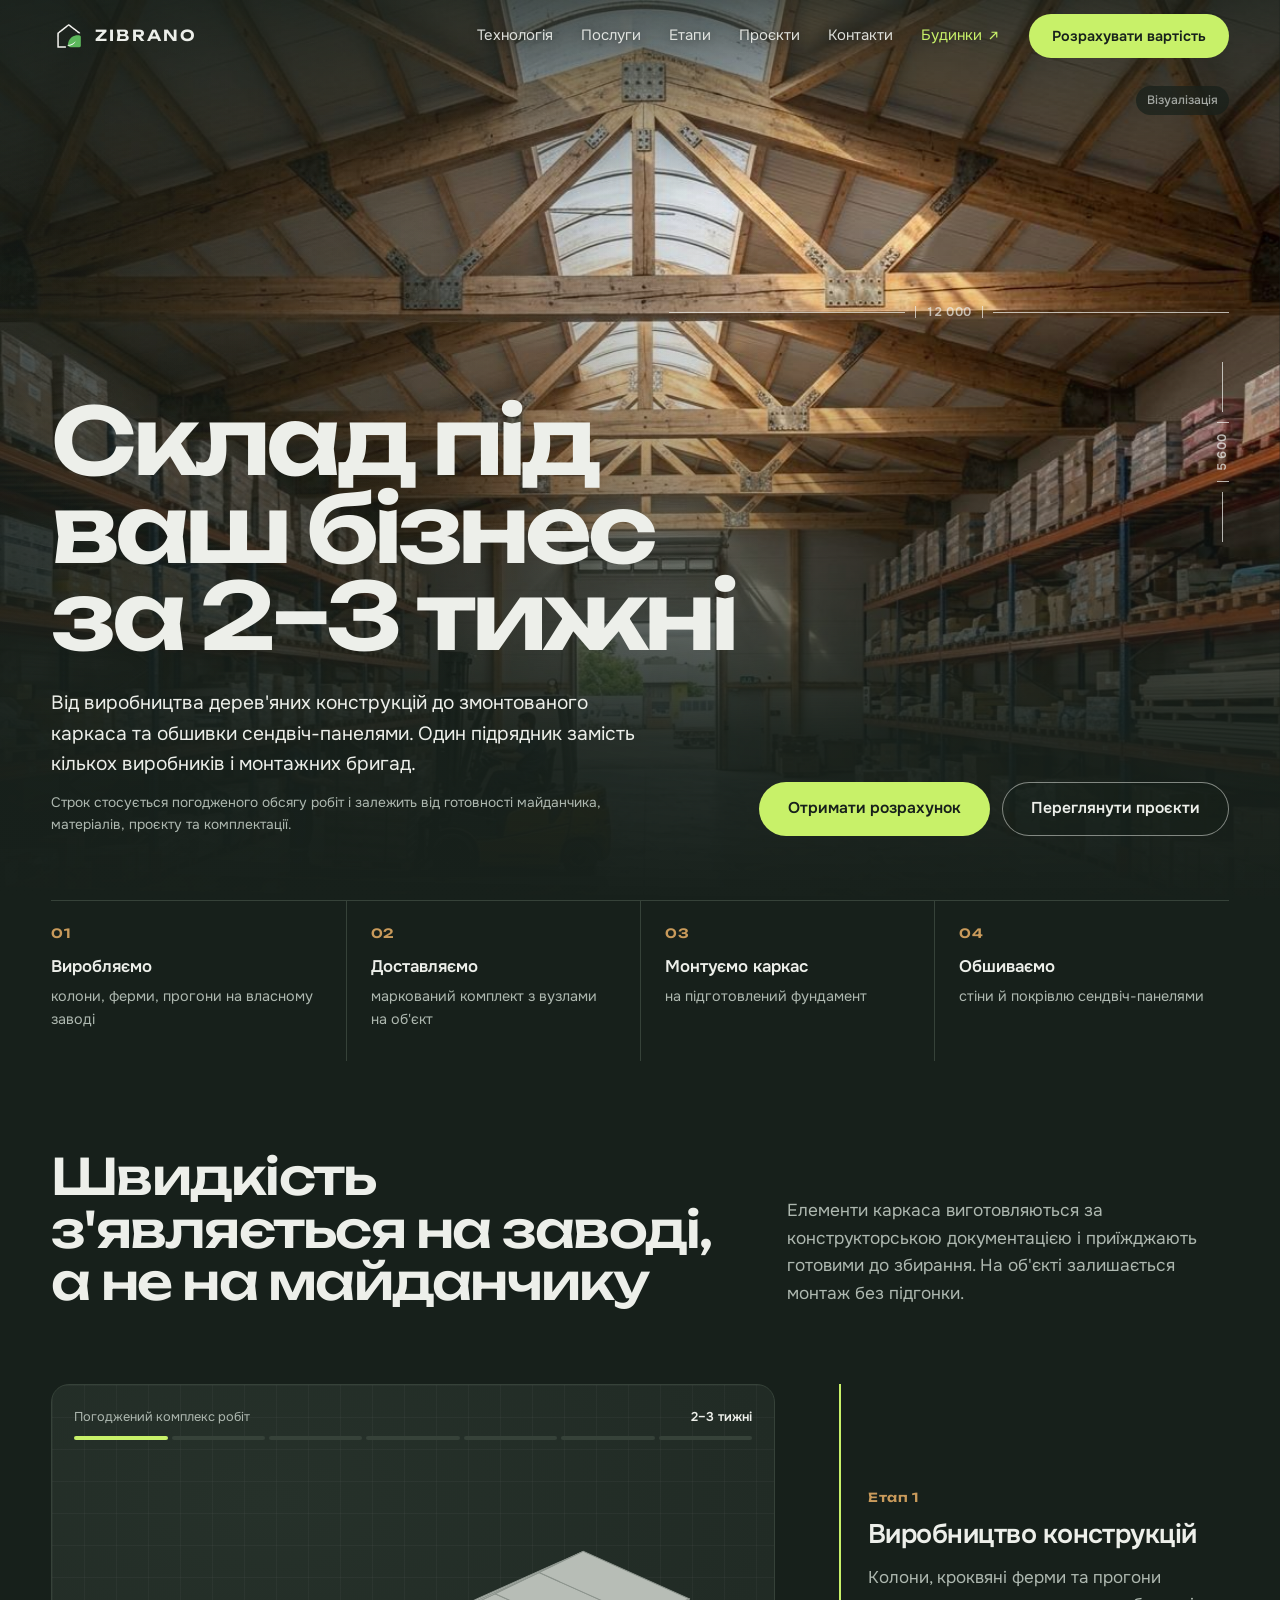
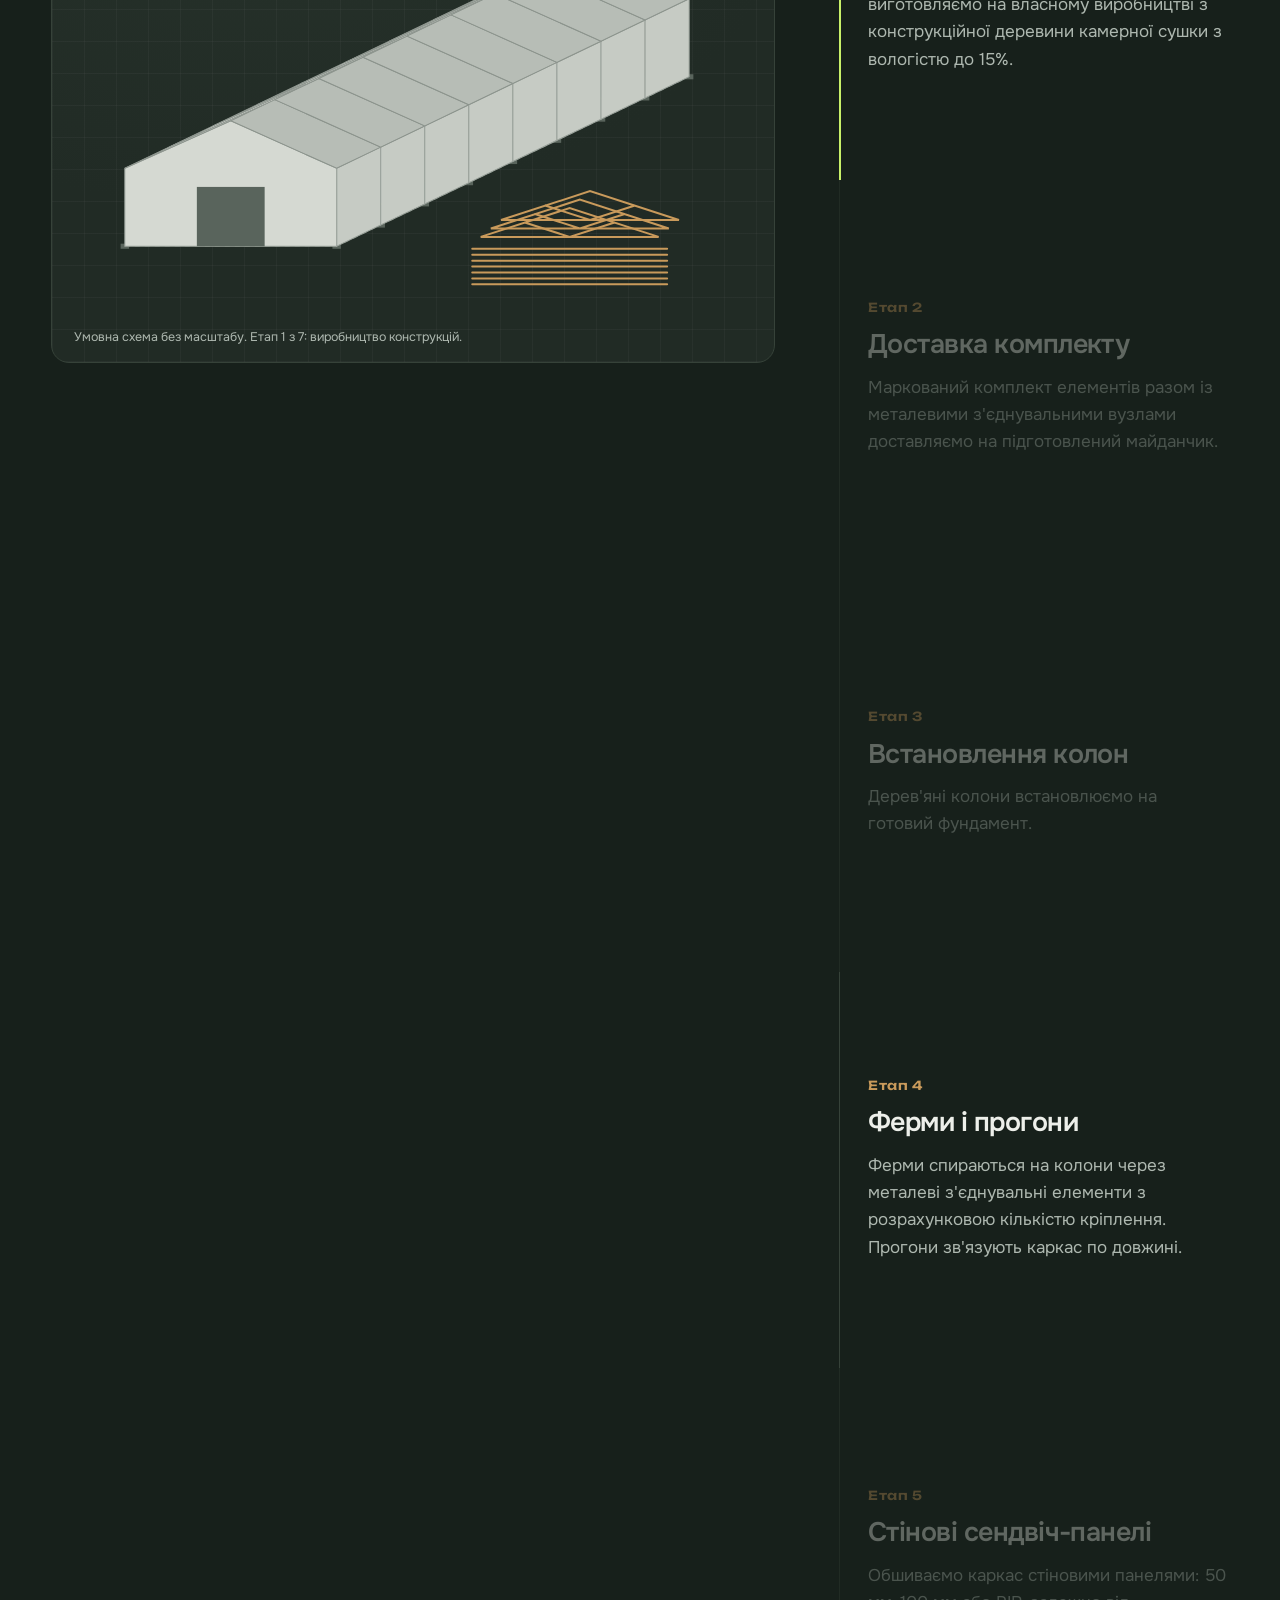
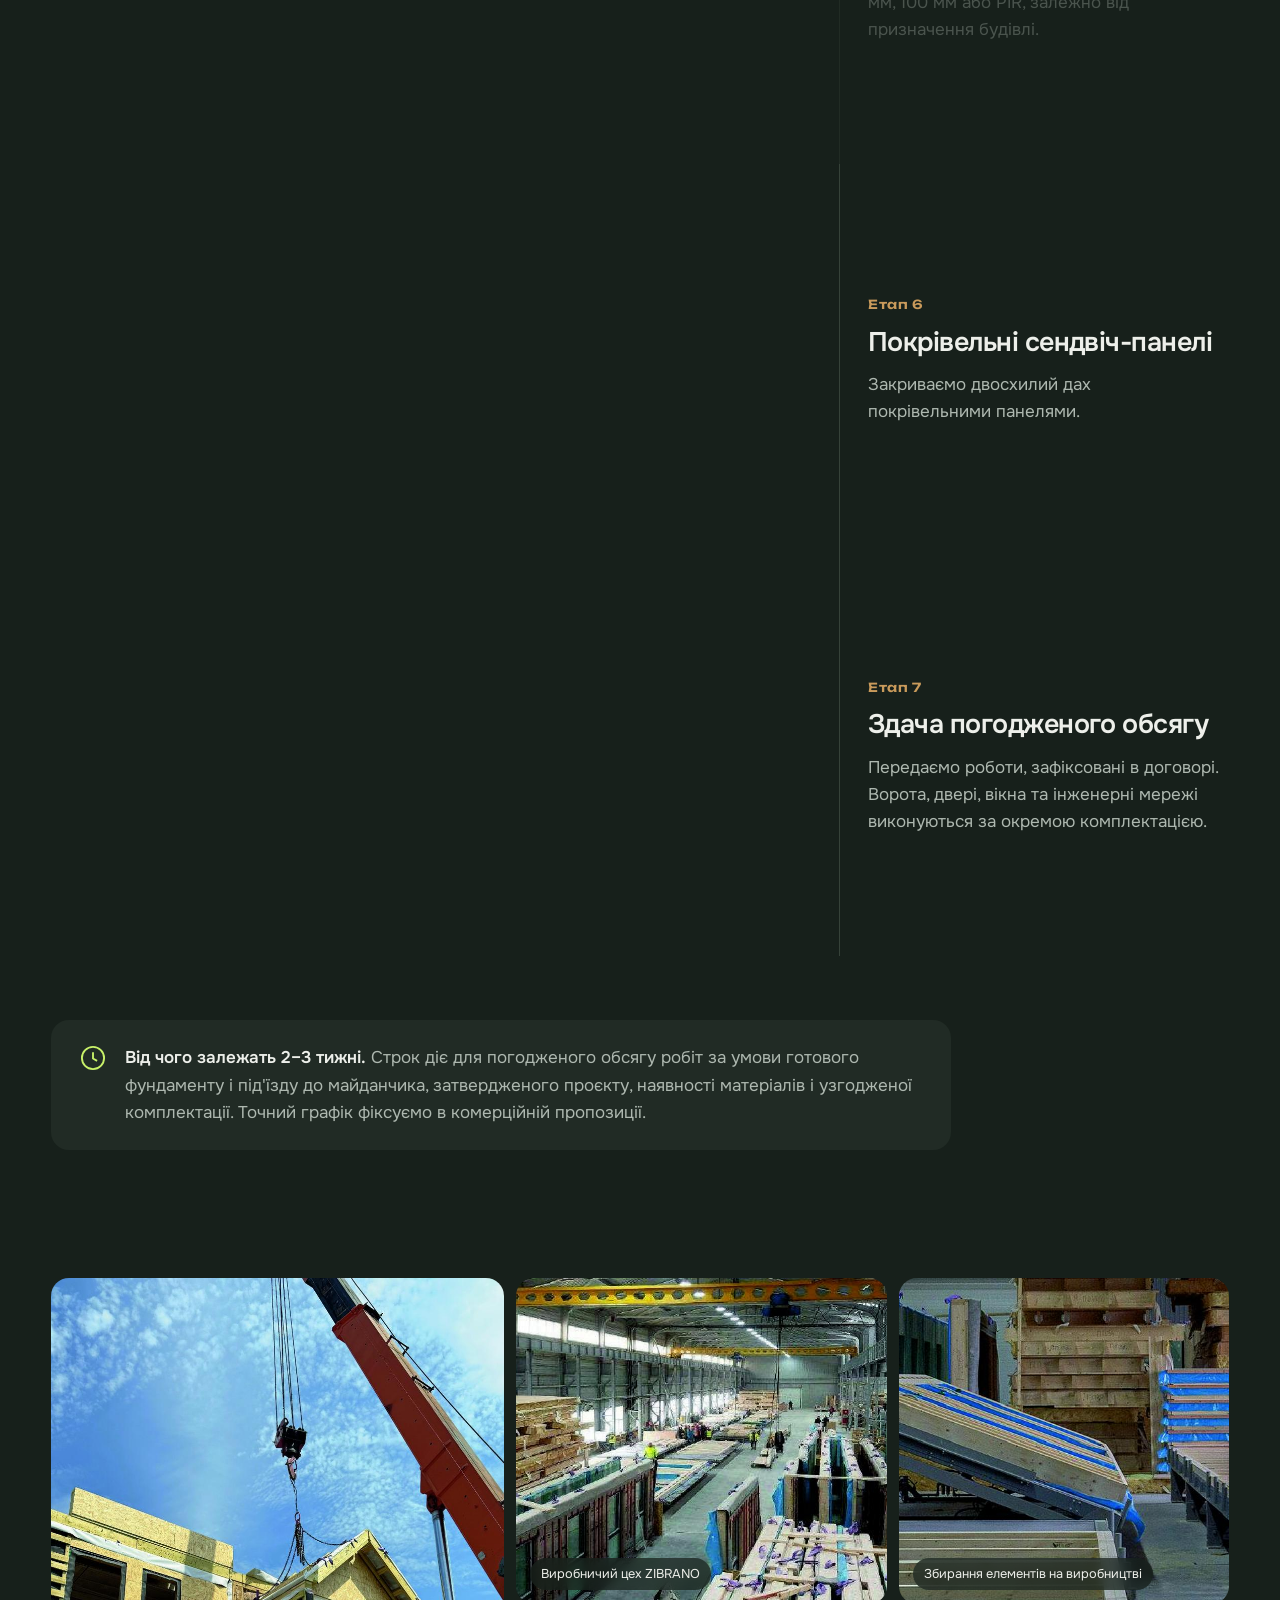
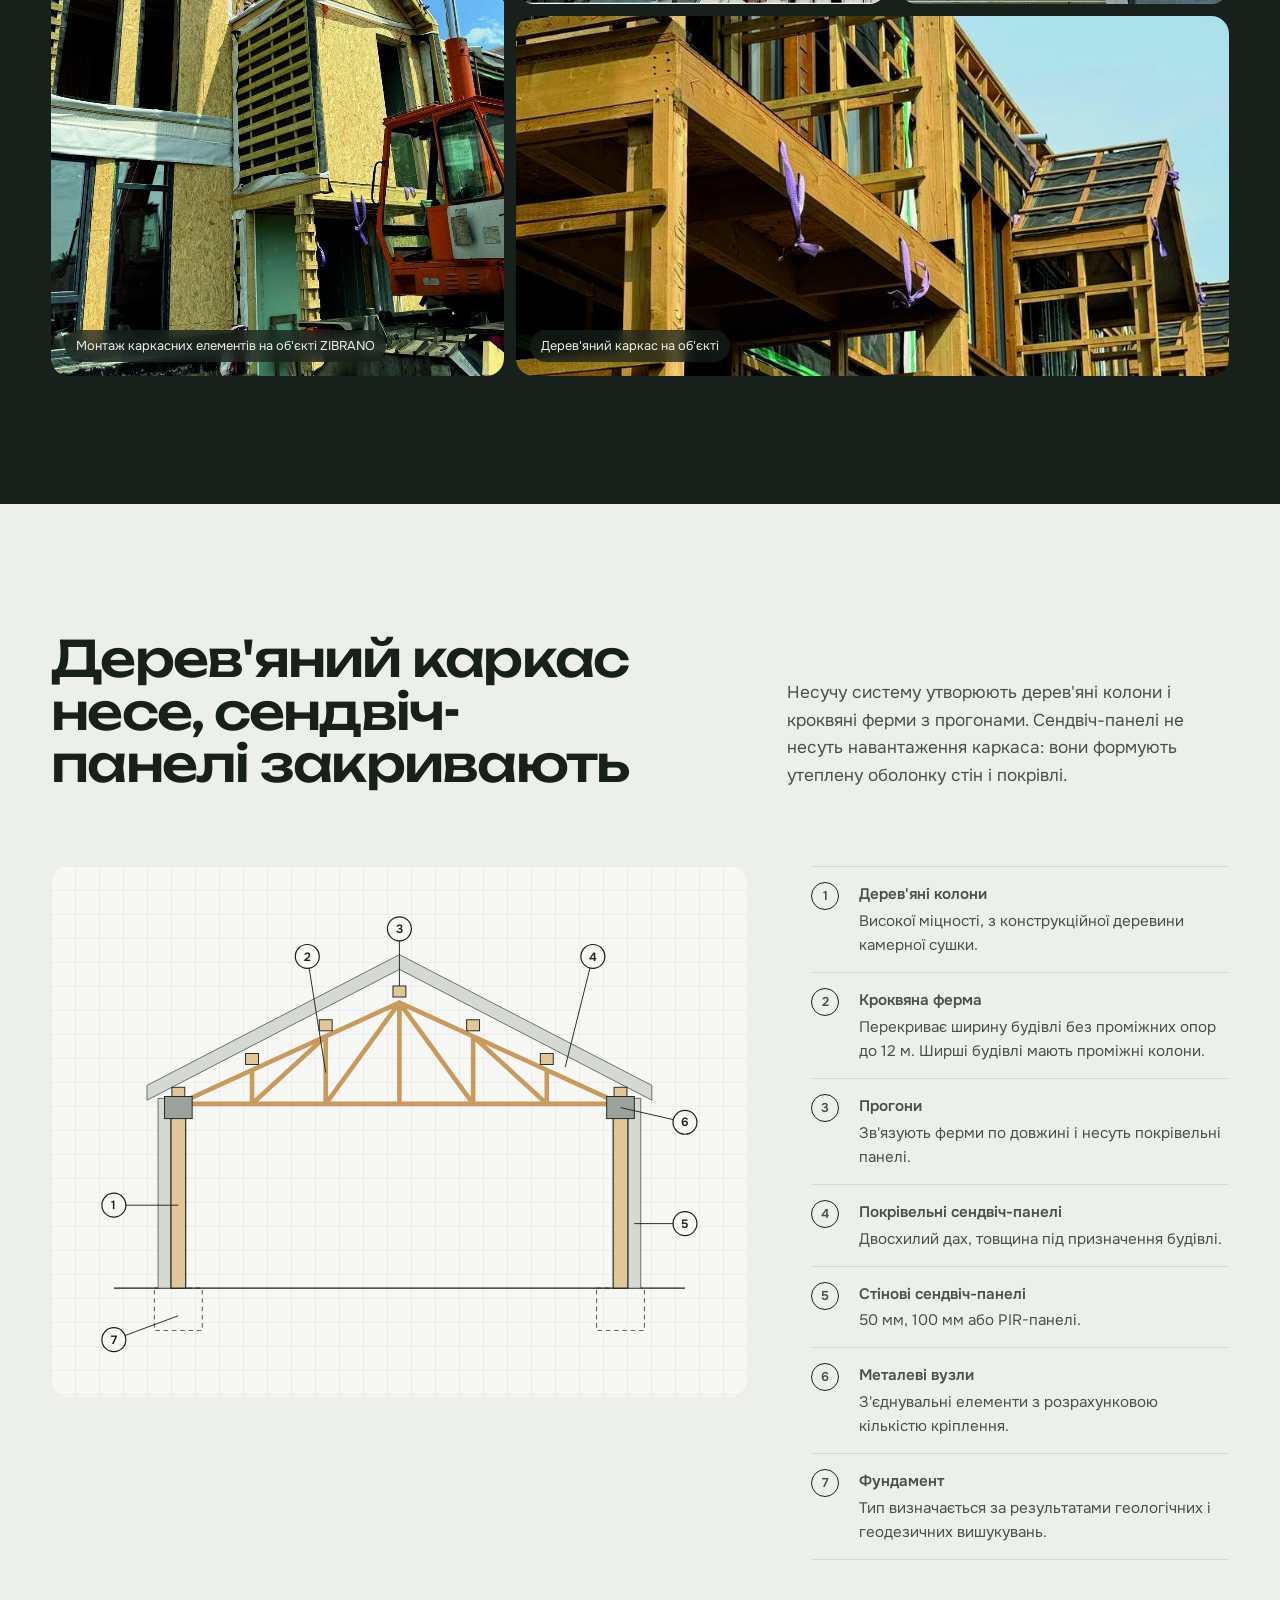
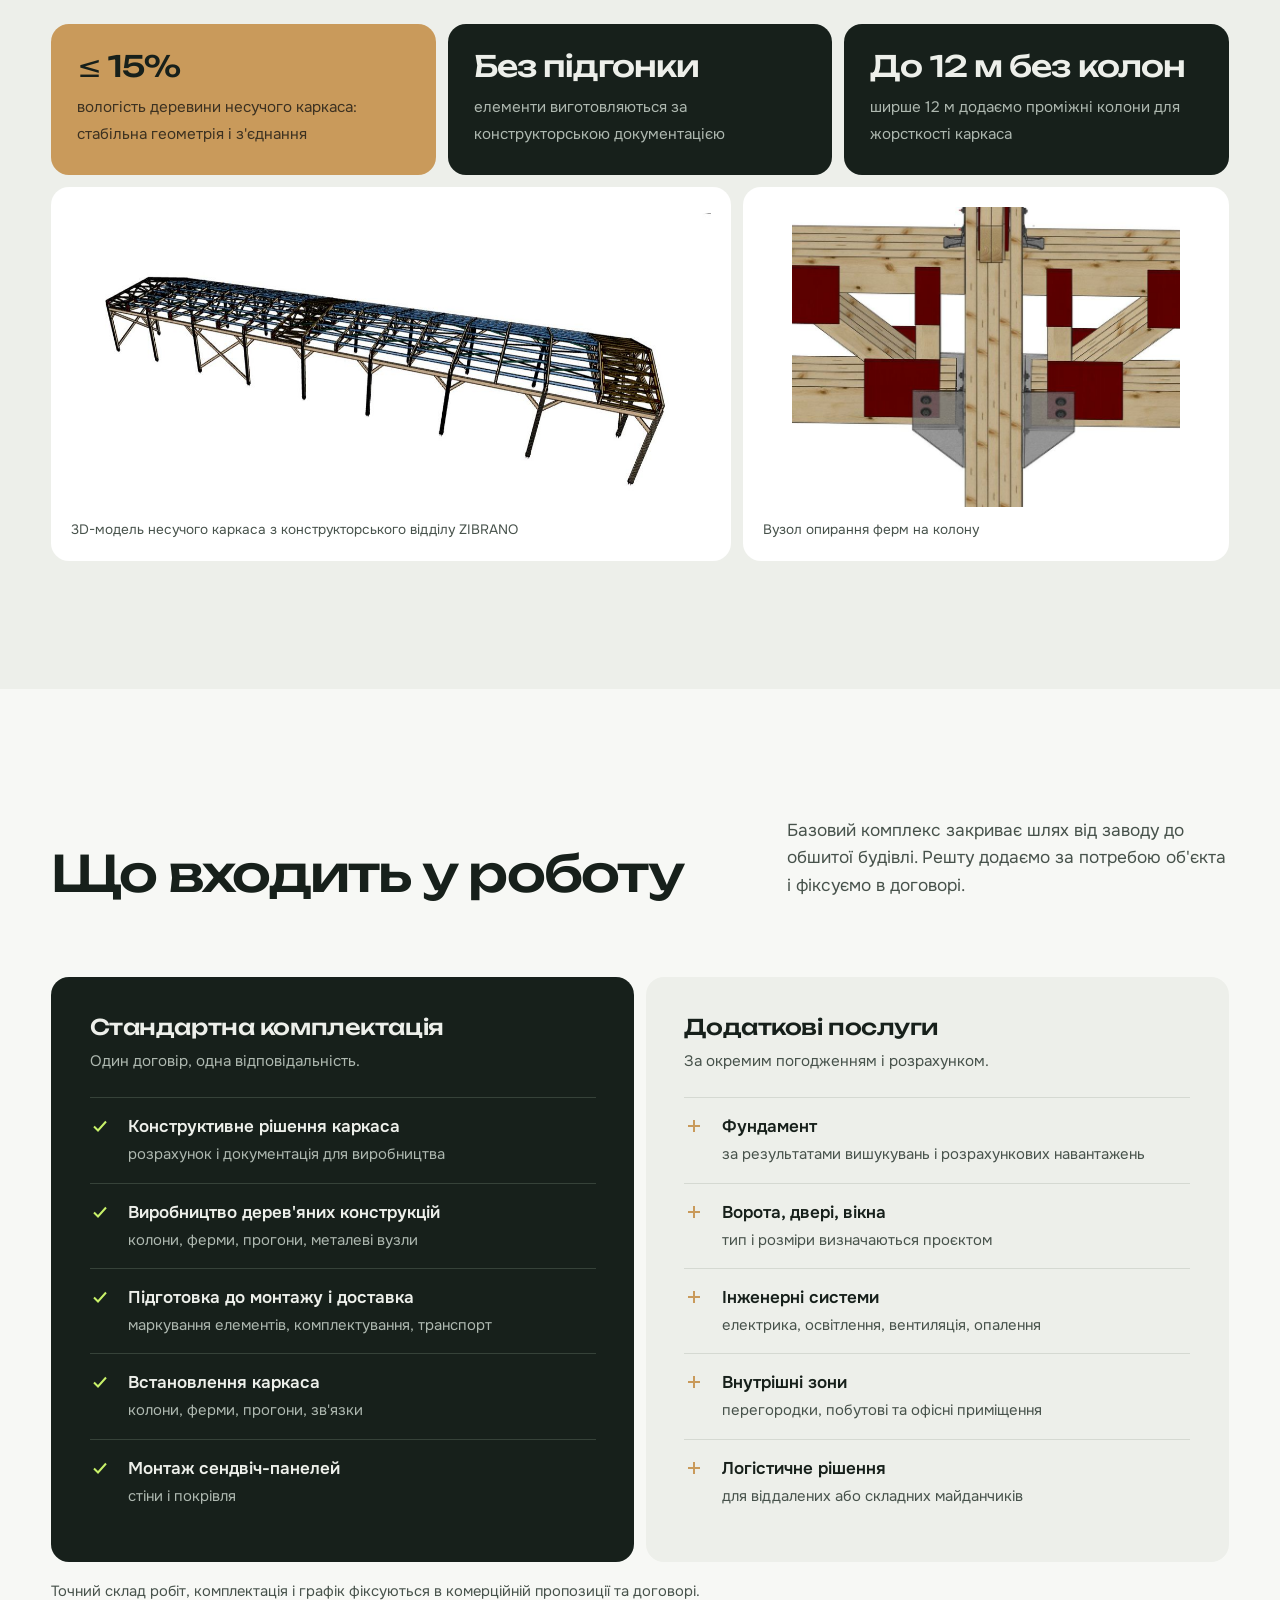
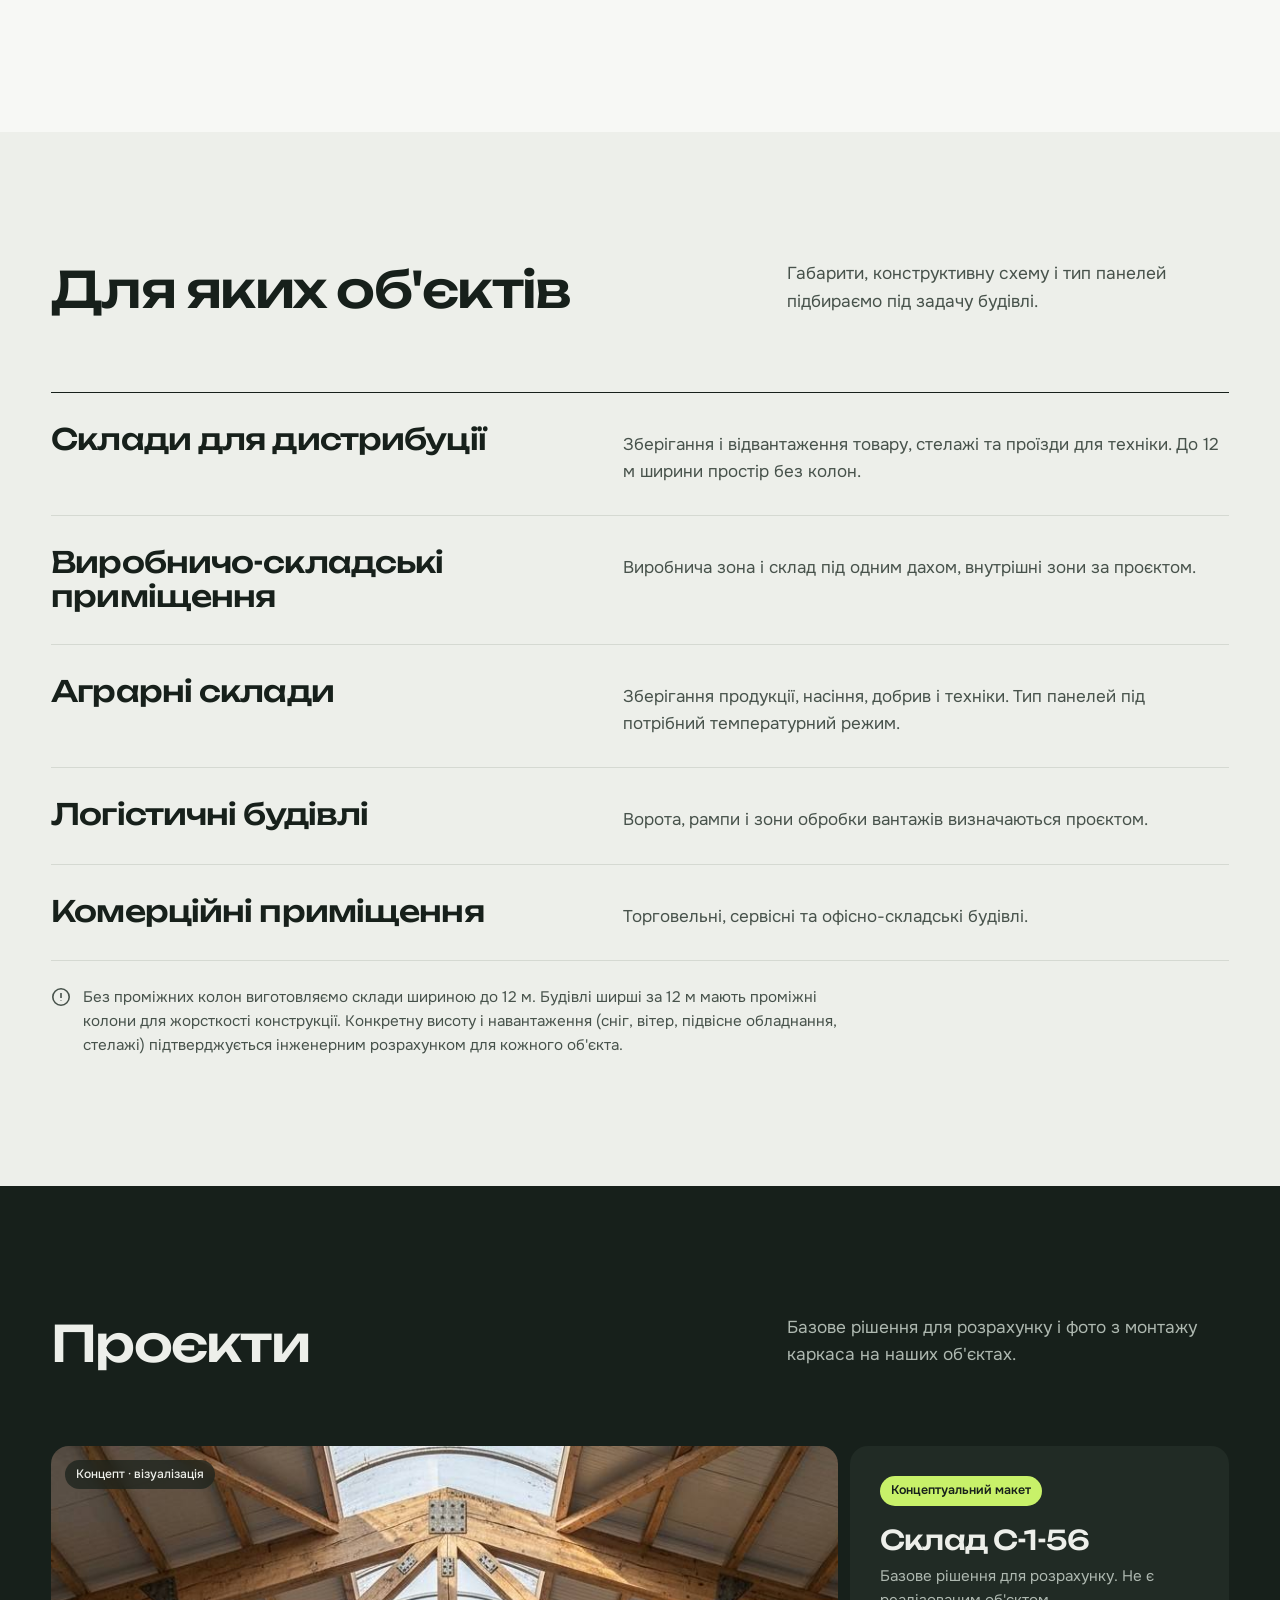
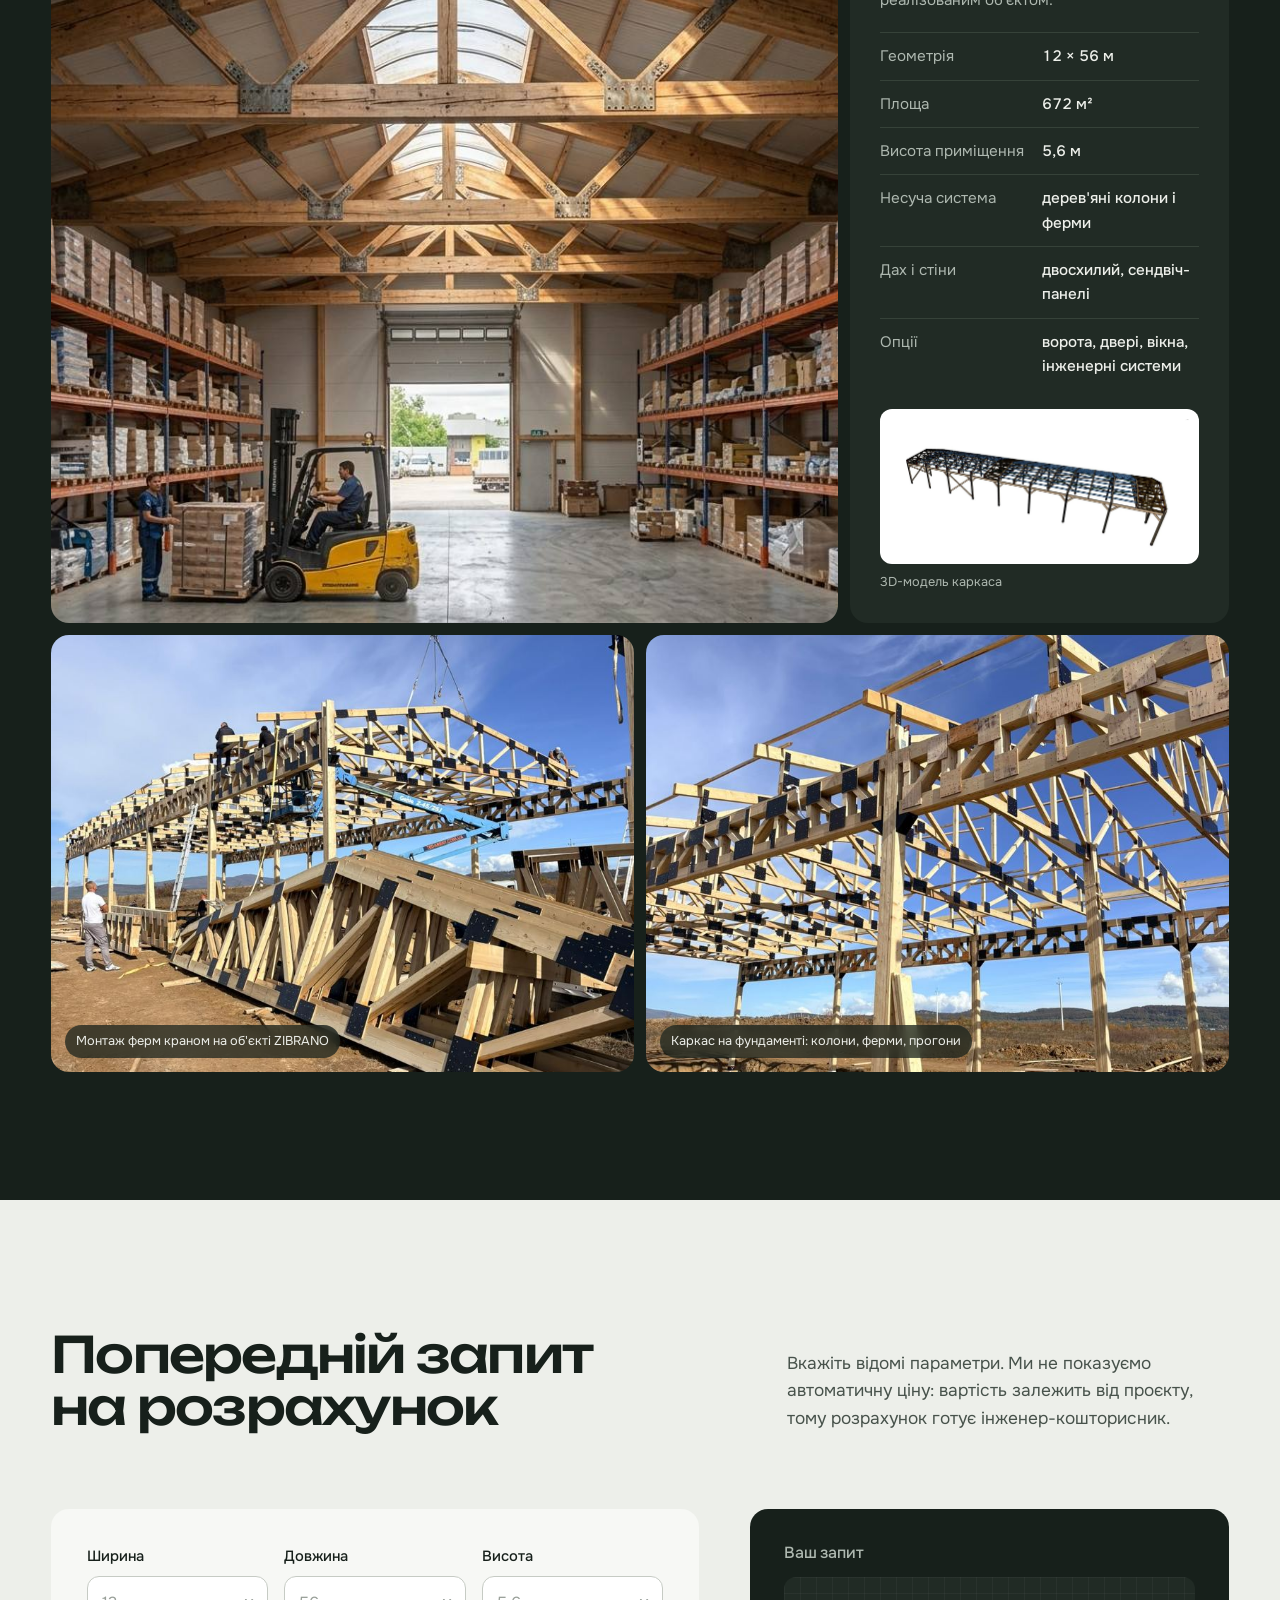
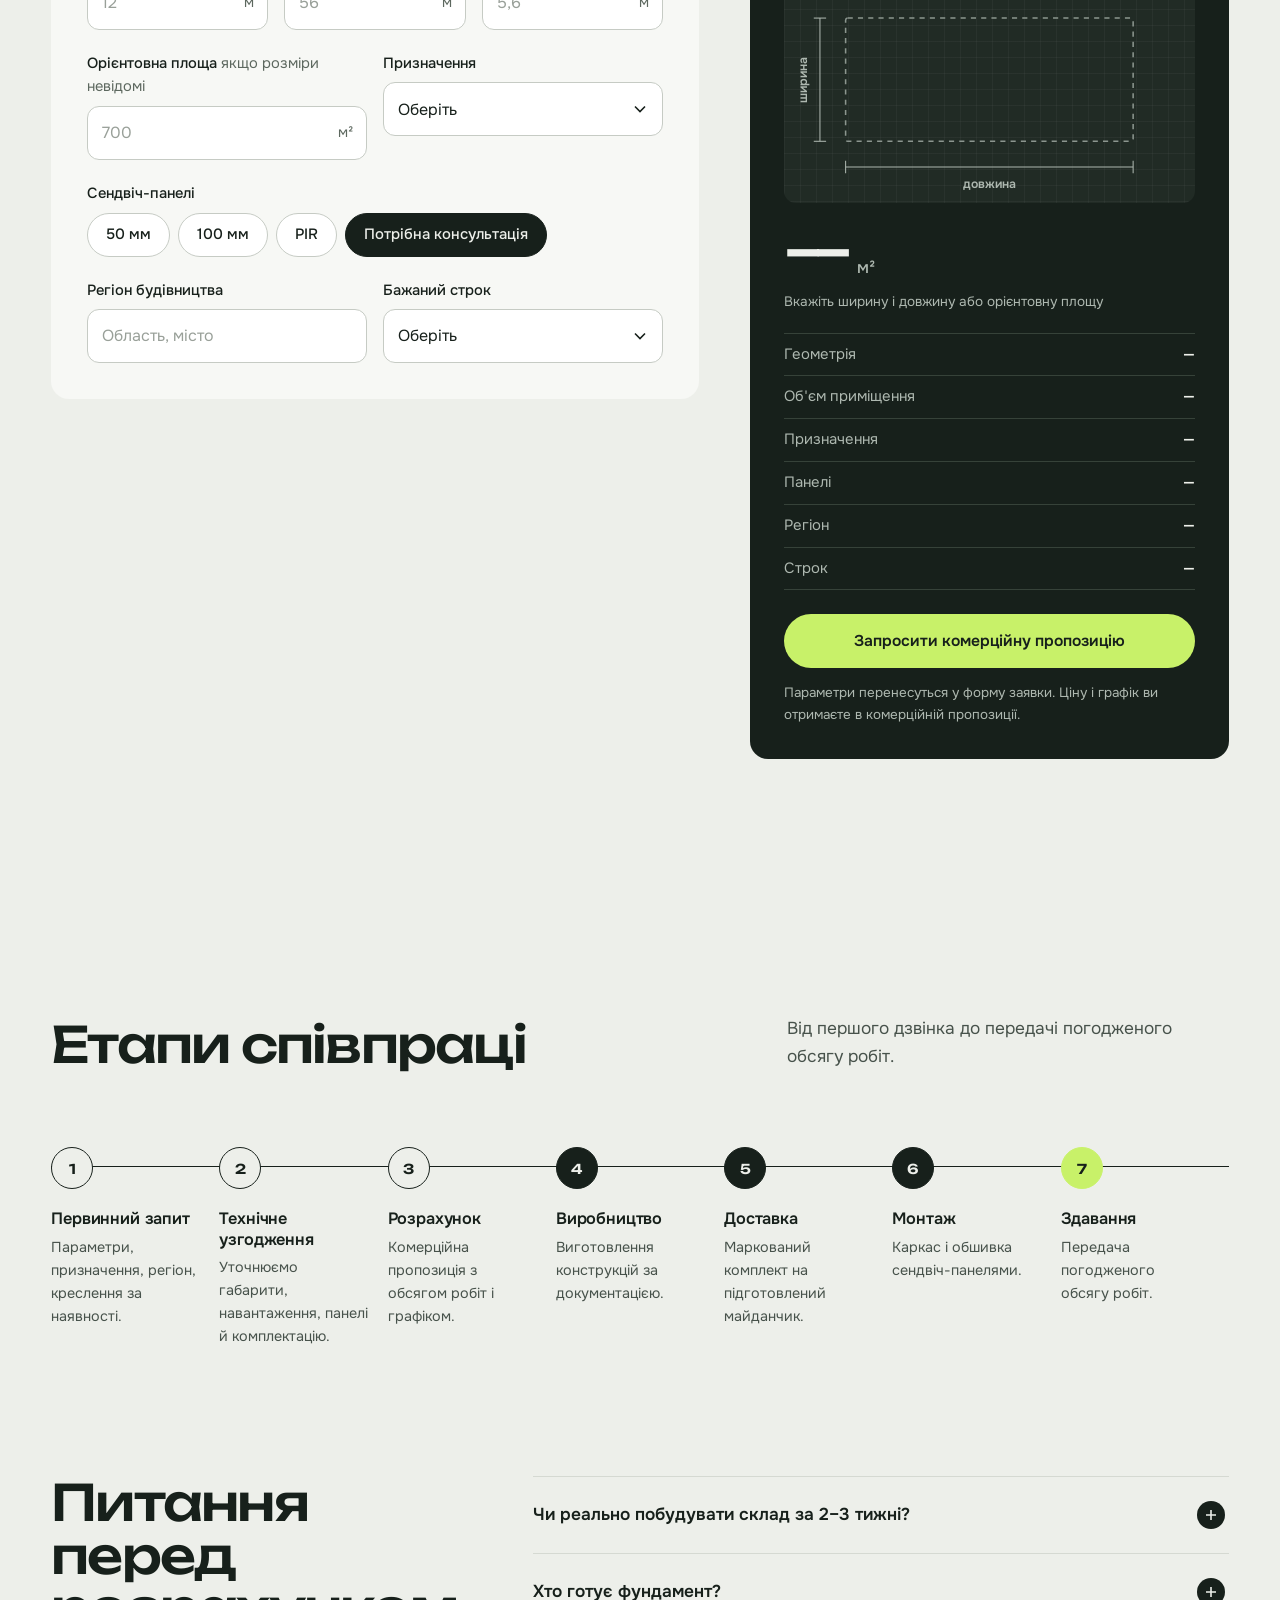
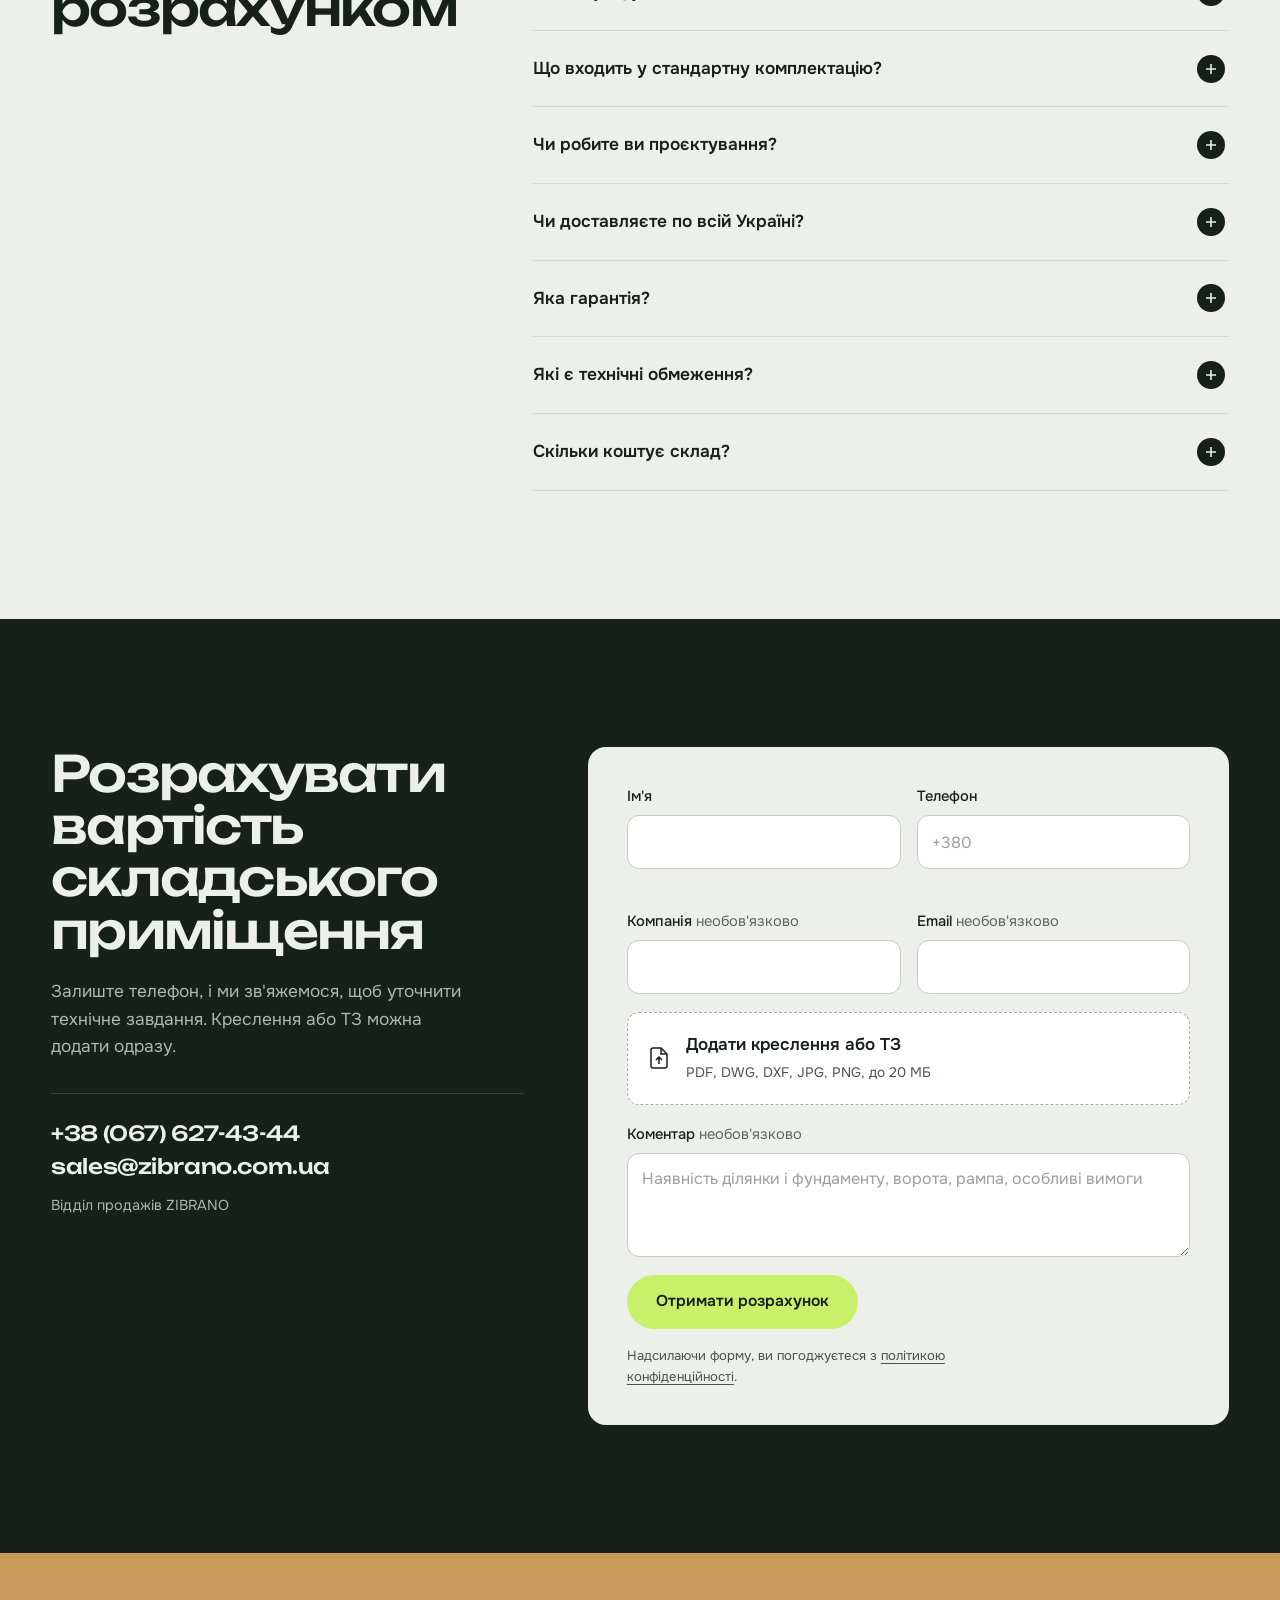
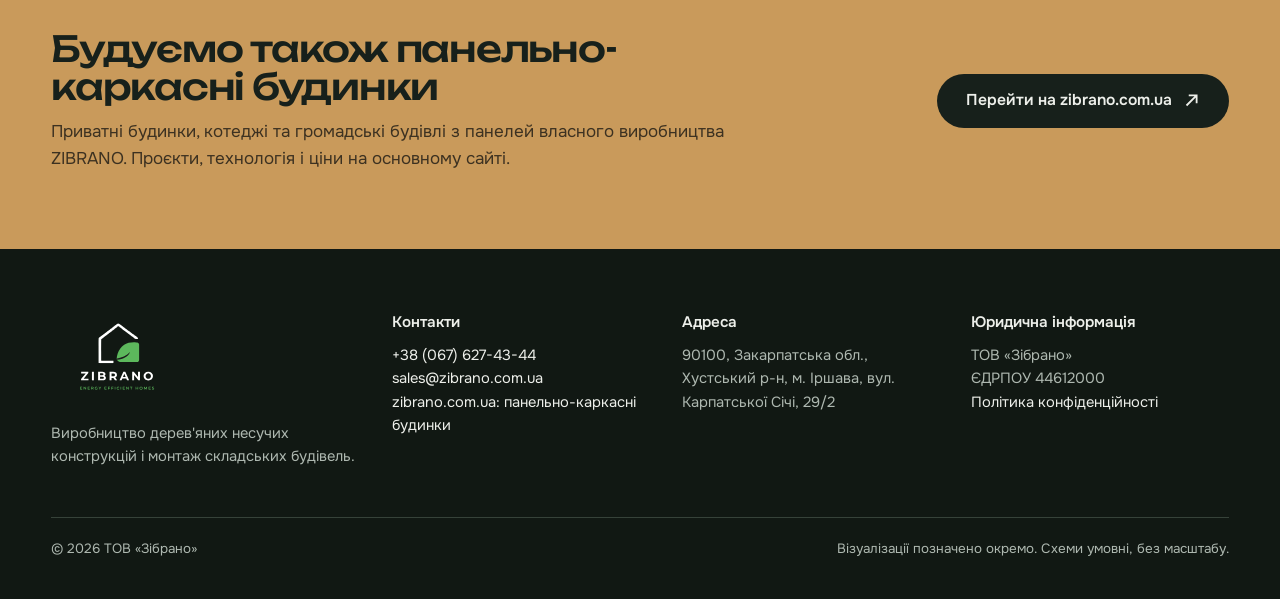
==== index.html @ 38578d87 "Додано код ЄДРПОУ 44612000 Co-Authored-By: Claude Opus 5.5 <noreply@anthropic.com> Claude-Session: h" ====
<!doctype html>
<html lang="uk" class="no-js">
<head>
<meta charset="utf-8">
<meta name="viewport" content="width=device-width, initial-scale=1, viewport-fit=cover">
<title>Склад під ваш бізнес за 2–3 тижні · ZIBRANO</title>
<meta name="description" content="Виготовляємо дерев'яні несучі конструкції, доставляємо, монтуємо каркас складу та обшиваємо його сендвіч-панелями. Цільовий строк погодженого комплексу робіт 2–3 тижні.">
<meta name="theme-color" content="#17201B">
<script>document.documentElement.className = document.documentElement.className.replace("no-js","js");</script>
<link rel="icon" type="image/png" href="[data-uri]">
<!-- Аналітика: вставте тут тег GTM / gtag.js. Події сторінки йдуть у window.dataLayer (див. track() у скрипті). -->
<script type="application/ld+json">
{
  "@context": "https://schema.org",
  "@type": "Organization",
  "name": "ТОВ «Зібрано»",
  "taxID": "44612000",
  "brand": "ZIBRANO",
  "url": "https://zibrano.com.ua",
  "email": "sales@zibrano.com.ua",
  "telephone": "+380676274344",
  "address": {"@type": "PostalAddress", "streetAddress": "вул. Карпатської Січі, 29/2", "addressLocality": "Іршава", "addressRegion": "Закарпатська обл.", "postalCode": "90100", "addressCountry": "UA"}
}
</script>
<style>
@font-face{font-family:'Unbounded';font-style:normal;font-display:swap;font-weight:400 700;src:url([data-uri]) format('woff2');unicode-range:U+0000-00FF,U+0131,U+0152-0153,U+02BB-02BC,U+02C6,U+02DA,U+02DC,U+0304,U+0308,U+0329,U+2000-206F,U+20AC,U+2122,U+2191,U+2193,U+2212,U+2215,U+FEFF,U+FFFD}
@font-face{font-family:'Unbounded';font-style:normal;font-display:swap;font-weight:400 700;src:url([data-uri]) format('woff2');unicode-range:U+0301,U+0400-045F,U+0490-0491,U+04B0-04B1,U+2116}
@font-face{font-family:'Onest';font-style:normal;font-display:swap;font-weight:400 700;src:url([data-uri]) format('woff2');unicode-range:U+0000-00FF,U+0131,U+0152-0153,U+02BB-02BC,U+02C6,U+02DA,U+02DC,U+0304,U+0308,U+0329,U+2000-206F,U+20AC,U+2122,U+2191,U+2193,U+2212,U+2215,U+FEFF,U+FFFD}
@font-face{font-family:'Onest';font-style:normal;font-display:swap;font-weight:400 700;src:url([data-uri]) format('woff2');unicode-range:U+0301,U+0400-045F,U+0490-0491,U+04B0-04B1,U+2116}
:root{
  --ink:#17201B;--ink-2:#212B25;--ink-3:#2C3730;--line-dark:#364239;
  --bg:#EDEFEA;--paper:#F7F8F5;--gray:#D5D9D2;--steel:#8C968F;
  --lime:#C8F169;--lime-deep:#B2DB52;--wood:#C99A5B;--wood-2:#E3C59A;
  --t2:#47524B;--t3:#5D685F;--d2:#AEB8B0;--err:#A8321F;
  --graphite:var(--ink);--graphite-2:var(--ink-2);--graphite-3:var(--ink-3);--white:var(--bg);
  --display:'Unbounded','Onest',system-ui,sans-serif;
  --font:'Onest',system-ui,-apple-system,'Segoe UI',sans-serif;
  --ease-out:cubic-bezier(.23,1,.32,1);--ease-io:cubic-bezier(.77,0,.175,1);
  --pad:clamp(16px,4vw,56px);--max:1360px;--head:72px;--r:18px;
}
*{box-sizing:border-box}
html{scroll-behavior:smooth;scroll-padding-top:calc(var(--head) + 12px);-webkit-text-size-adjust:100%}
@media (prefers-reduced-motion:reduce){html{scroll-behavior:auto}}
body{margin:0;background:var(--bg);color:var(--ink);font-family:var(--font);font-size:17px;line-height:1.6;font-weight:400;-webkit-font-smoothing:antialiased;-webkit-tap-highlight-color:transparent}
img{display:block;max-width:100%;height:auto}
a{color:inherit;text-underline-offset:.22em;text-decoration-thickness:1px}
button{font:inherit;color:inherit}
::selection{background:var(--lime);color:var(--ink)}
:focus-visible{outline:2px solid var(--ink);outline-offset:3px}
.on-dark :focus-visible,.top :focus-visible,footer :focus-visible,.hero :focus-visible{outline-color:var(--lime)}
.wrap{max-width:var(--max);margin:0 auto;padding:0 var(--pad)}
h1,h2,h3{margin:0;font-weight:600;line-height:1.08;text-wrap:balance}
h1,h2{font-family:var(--display);letter-spacing:-.035em}
h2{font-size:clamp(1.9rem,3.9vw,3.3rem);font-weight:500;line-height:1.05}
h3{font-size:1.18rem;letter-spacing:-.01em;line-height:1.25}
p{margin:0;text-wrap:pretty}
.num{font-variant-numeric:tabular-nums lining-nums}
.sr{position:absolute;width:1px;height:1px;overflow:hidden;clip:rect(0 0 0 0);white-space:nowrap}
section{padding:clamp(80px,10vw,144px) 0}
.on-dark{background:var(--ink);color:var(--bg)}
.sec-head{display:grid;grid-template-columns:minmax(0,1.2fr) minmax(0,.8fr);gap:24px 72px;align-items:end;margin-bottom:clamp(44px,6vw,80px)}
.sec-head p{color:var(--t2);font-size:1.08rem;max-width:34em}
.on-dark .sec-head p{color:var(--d2)}
.var{font-style:normal;font-weight:500;background:repeating-linear-gradient(-45deg,rgba(23,32,27,.06) 0 6px,transparent 6px 12px);border:1px dashed var(--t3);padding:0 .35em;border-radius:4px;white-space:nowrap}
.on-dark .var{border-color:var(--d2);background:repeating-linear-gradient(-45deg,rgba(237,239,234,.07) 0 6px,transparent 6px 12px)}

/* розмірна лінія — фірмовий прийом */
.dim{display:flex;align-items:center;gap:10px;font:500 .78rem/1 var(--font);font-variant-numeric:tabular-nums;color:var(--steel)}
.dim::before,.dim::after{content:"";flex:1;height:1px;background:currentColor}
.dim b{font-weight:600;color:inherit;letter-spacing:.04em}
.dim i{width:1px;height:12px;background:currentColor;flex:none}

/* кнопки */
.btn{display:inline-flex;align-items:center;justify-content:center;gap:10px;min-height:54px;padding:0 28px;border-radius:999px;border:1.5px solid transparent;font:600 .98rem/1 var(--font);text-decoration:none;cursor:pointer;transition:background-color .2s ease,color .2s ease,border-color .2s ease,transform .16s var(--ease-out);user-select:none;-webkit-user-select:none}
.btn:active{transform:scale(.97)}
.btn-lime{background:var(--lime);color:var(--ink)}
.btn-lime:hover{background:var(--lime-deep)}
.btn-ghost{border-color:rgba(237,239,234,.5);background:rgba(23,32,27,.25);backdrop-filter:blur(6px)}
.btn-ghost:hover{background:var(--bg);color:var(--ink);border-color:var(--bg)}
.btn-dark{background:var(--ink);color:var(--bg)}
.btn-dark:hover{background:var(--ink-3)}
.btn:disabled{opacity:.5;cursor:default;transform:none}
.btn svg{width:18px;height:18px;flex:none}
@media (hover:none){.btn-lime:hover{background:var(--lime)}.btn-ghost:hover{background:rgba(23,32,27,.25);color:inherit;border-color:rgba(237,239,234,.5)}}

/* шапка */
.top{position:fixed;inset:0 0 auto 0;z-index:30;color:var(--bg);transition:background-color .3s ease,border-color .3s ease;border-bottom:1px solid transparent}
.top.solid,.top.open{background:rgba(23,32,27,.92);backdrop-filter:blur(14px);border-bottom-color:var(--line-dark)}
.top .wrap{display:flex;align-items:center;gap:30px;height:var(--head)}
.brand{display:flex;align-items:center;gap:10px;text-decoration:none;margin-right:auto}
.brand img{width:34px;height:auto}
.brand span{font:600 .95rem/1 var(--display);letter-spacing:.14em}
.nav{display:flex;gap:28px}
.nav a{text-decoration:none;font-size:.93rem;color:var(--d2);transition:color .2s ease}
.nav a:hover,.nav a[aria-current=true]{color:var(--bg)}
.top:not(.solid):not(.open) .nav a{color:rgba(237,239,234,.92);text-shadow:0 1px 10px rgba(23,32,27,.6)}
.top .btn{min-height:44px;padding:0 22px;font-size:.9rem}
.burger{display:none;background:none;border:0;padding:10px;margin:-10px;cursor:pointer}
.burger span{display:block;width:22px;height:2px;background:var(--bg);margin:5px 0;transition:transform .25s var(--ease-out),opacity .2s}
.top.open .burger span:nth-child(1){transform:translateY(7px) rotate(45deg)}
.top.open .burger span:nth-child(2){opacity:0}
.top.open .burger span:nth-child(3){transform:translateY(-7px) rotate(-45deg)}

/* перший екран */
.hero{position:relative;padding:0;background:var(--ink);color:var(--bg);overflow:hidden;min-height:min(100svh,980px);display:flex;flex-direction:column;justify-content:flex-end}
.hero-img{position:absolute;inset:0}
.hero-img img{width:100%;height:100%;object-fit:cover;object-position:50% 28%}
.hero-img::after{content:"";position:absolute;inset:0;background:linear-gradient(180deg,rgba(23,32,27,.7) 0%,rgba(23,32,27,0) 22%,rgba(23,32,27,.15) 45%,rgba(23,32,27,.92) 82%,var(--ink) 100%),linear-gradient(90deg,rgba(23,32,27,.7) 0%,rgba(23,32,27,0) 60%)}
.tag{position:absolute;font-size:.76rem;font-weight:500;padding:5px 11px;border-radius:999px;background:rgba(23,32,27,.7);color:var(--bg);backdrop-filter:blur(6px)}
.hero .tag{top:calc(var(--head) + 14px);right:var(--pad)}
.hero-dims{position:absolute;left:0;right:0;top:calc(var(--head) + 26%);pointer-events:none}
.hero-dims .dim{color:rgba(237,239,234,.72);max-width:560px;margin-left:auto}
.hero-dims .dim.v{position:absolute;right:var(--pad);top:56px;flex-direction:column;height:180px;width:auto;margin:0}
.hero-dims .dim.v::before,.hero-dims .dim.v::after{width:1px;height:auto}
.hero-dims .dim.v b{writing-mode:vertical-rl;transform:rotate(180deg)}
.hero-dims .dim.v i{width:12px;height:1px}
.hero-slab{position:relative;padding:calc(var(--head) + 120px) 0 clamp(36px,5vw,64px)}
.hero h1{font-size:clamp(2.6rem,7.2vw,6.6rem);font-weight:600;letter-spacing:-.05em;line-height:.95;margin-bottom:28px;max-width:11ch}
.hero-row{display:grid;grid-template-columns:minmax(0,1fr) auto;gap:32px 64px;align-items:end}
.hero .sub{font-size:clamp(1.05rem,1.5vw,1.28rem);max-width:31em;margin-bottom:12px}
.hero .cond{font-size:.86rem;color:var(--d2);max-width:42em}
.hero-actions{display:flex;flex-wrap:wrap;gap:12px}

/* смуга «один підрядник» */
.chain{background:var(--ink);color:var(--bg)}
.chain ol{list-style:none;margin:0;padding:0;display:grid;grid-template-columns:repeat(4,1fr);border-top:1px solid var(--line-dark)}
.chain li{padding:26px 24px 30px;border-left:1px solid var(--line-dark);display:block;position:relative}
.chain li:first-child{border-left:0;padding-left:0}
.chain b{font-weight:600;display:block;font-size:1.05rem;margin-bottom:4px}
.chain span{color:var(--d2);font-size:.9rem;display:block}
.chain i{display:block;font-style:normal;color:var(--wood);font:600 .8rem/1 var(--display);margin-bottom:14px;letter-spacing:.04em}

/* швидкість */
.speed{padding-top:clamp(56px,7vw,96px)}
.asm-grid{display:grid;grid-template-columns:minmax(0,1.3fr) minmax(0,.7fr);gap:clamp(24px,5vw,80px)}
.asm-stick{position:sticky;top:calc(var(--head) + 24px);align-self:start}
.asm-frame{background:radial-gradient(120% 90% at 30% 20%,#26312A 0%,var(--ink-2) 60%);border:1px solid var(--line-dark);border-radius:var(--r);padding:22px 22px 14px;background-image:linear-gradient(rgba(237,239,234,.035) 1px,transparent 1px),linear-gradient(90deg,rgba(237,239,234,.035) 1px,transparent 1px),radial-gradient(120% 90% at 30% 20%,#26312A 0%,var(--ink-2) 60%);background-size:32px 32px,32px 32px,auto}
.track{display:grid;grid-template-columns:repeat(7,1fr);gap:4px;margin-bottom:8px}
.track i{display:block;height:4px;border-radius:2px;background:var(--line-dark);transition:background-color .4s var(--ease-out)}
.track i.on{background:var(--lime)}
.track-label{display:flex;justify-content:space-between;font-size:.8rem;color:var(--d2);margin-bottom:8px}
.track-label b{color:var(--bg);font-weight:600}
.asm{width:100%;height:auto;display:block}
.asm-cap{font-size:.78rem;color:var(--d2);margin-top:6px}
.asm line,.asm path,.asm polygon,.asm rect{vector-effect:non-scaling-stroke}
.g-site polygon{fill:rgba(237,239,234,.04);stroke:#59645C;stroke-width:1.2;stroke-dasharray:5 5}
.g-site rect{fill:#59645C}
.g-kit .k{fill:none;stroke:var(--wood);stroke-width:2;stroke-linecap:round}
.g-kit{transition:opacity .5s var(--ease-out),transform .9s var(--ease-io);opacity:0}
.asm.s1 .g-kit{opacity:1}
.asm.s2 .g-kit{opacity:1;transform:translate(-150px,-60px)}
.asm.s2 .g-site polygon{stroke:var(--lime)}
.c{stroke:var(--wood-2);stroke-width:3;stroke-linecap:round;transform-box:fill-box;transform-origin:50% 100%;transform:scaleY(0);transition:transform .6s var(--ease-out) calc(var(--i)*45ms),stroke .4s ease}
.asm.u3 .c{transform:scaleY(1)}
.asm.s3 .c{stroke:var(--lime)}
.t{fill:none;stroke:var(--wood-2);stroke-width:1.6;stroke-linejoin:round;stroke-dasharray:1;stroke-dashoffset:1;transition:stroke-dashoffset 1s var(--ease-out) calc(var(--i)*70ms),stroke .4s ease}
.p{stroke:var(--wood-2);stroke-width:1.3;stroke-dasharray:1;stroke-dashoffset:1;transition:stroke-dashoffset 1s var(--ease-out) .5s,stroke .4s ease}
.asm.u4 .t,.asm.u4 .p{stroke-dashoffset:0}
.asm.s4 .t,.asm.s4 .p{stroke:var(--lime)}
.g-wall polygon,.g-wall .gate{fill:#C6CBC4;stroke:#9AA29B;stroke-width:1;opacity:0;transition:opacity .45s var(--ease-out) calc(var(--i)*80ms),fill .4s ease}
.g-wall .gable{fill:#D5D9D2}
.g-wall .gate{fill:#59645C;stroke:none}
.g-wall .seam{stroke:#A6ADA6;stroke-width:1;opacity:0;transition:opacity .45s var(--ease-out) calc(var(--i)*80ms)}
.asm.u5 .g-wall polygon,.asm.u5 .g-wall .seam,.asm.u5 .g-wall .gate{opacity:1}
.asm.s5 .g-wall polygon:not(.gate){fill:var(--lime)}
.g-roof polygon{stroke:#8C948D;stroke-width:1;opacity:0;transition:opacity .45s var(--ease-out) calc(var(--i)*80ms),fill .4s ease}
.g-roof .rl{fill:#E4E7E1}.g-roof .rr{fill:#B7BDB6}
.asm.u6 .g-roof polygon{opacity:1}
.asm.s6 .g-roof .rl{fill:var(--lime)}.asm.s6 .g-roof .rr{fill:var(--lime-deep)}
.asm.s7 .g-site polygon{stroke:var(--lime);stroke-dasharray:none}
@media (prefers-reduced-motion:reduce){.asm *{transition:none!important}}
.steps-scroll{list-style:none;margin:0;padding:0}
.step{min-height:44vh;display:flex;flex-direction:column;justify-content:center;padding:24px 0 24px 28px;border-left:1px solid var(--line-dark);position:relative;transition:opacity .4s var(--ease-out)}
.step::before{content:"";position:absolute;left:-1px;top:0;bottom:0;width:2px;background:var(--lime);transform:scaleY(0);transform-origin:top;transition:transform .5s var(--ease-out)}
.js .step{opacity:.34}
.js .step.is-on{opacity:1}
.js .step.is-on::before{transform:scaleY(1)}
.step .n{font:600 .78rem/1 var(--display);color:var(--wood);margin-bottom:14px;letter-spacing:.04em}
.step h3{font-size:clamp(1.35rem,2.1vw,1.8rem);margin-bottom:12px;letter-spacing:-.02em}
.step p{color:var(--d2);max-width:30em}
@media (prefers-reduced-motion:reduce){.js .step{opacity:1}}
.speed-note{margin-top:clamp(40px,5vw,64px);display:grid;grid-template-columns:auto 1fr;gap:18px;align-items:start;padding:24px 28px;border-radius:var(--r);max-width:900px;background:var(--ink-2)}
.speed-note svg{width:28px;height:28px;color:var(--lime)}
.speed-note p{color:var(--d2)}
.speed-note b{color:var(--bg);font-weight:600}

/* виробництво */
.prod{padding-top:0}
.prod-grid{display:grid;grid-template-columns:1.1fr .9fr .8fr;grid-template-rows:auto auto;gap:12px}
.prod figure{margin:0;position:relative;overflow:hidden;border-radius:var(--r);background:var(--ink-2)}
.prod figure img{width:100%;height:100%;object-fit:cover;transition:transform 1.2s var(--ease-out)}
@media (hover:hover){.prod figure:hover img{transform:scale(1.035)}}
.prod .f1{grid-row:1 / 3}
.prod .f1 img{min-height:540px}
.prod .f2 img,.prod .f3 img{aspect-ratio:4/3}
.prod .f4{grid-column:2 / 4}
.prod .f4 img{aspect-ratio:16/7}
.prod figcaption{position:absolute;left:14px;bottom:14px;font-size:.8rem;color:var(--bg);background:rgba(23,32,27,.72);backdrop-filter:blur(6px);padding:6px 11px;border-radius:999px;max-width:calc(100% - 28px)}

/* технологія */
.tech-grid{display:grid;grid-template-columns:minmax(0,1.25fr) minmax(0,.75fr);gap:clamp(28px,5vw,72px);align-items:start}
.xsec-box{background:var(--paper);border-radius:var(--r);padding:clamp(12px,2vw,28px);background-image:linear-gradient(rgba(23,32,27,.05) 1px,transparent 1px),linear-gradient(90deg,rgba(23,32,27,.05) 1px,transparent 1px);background-size:24px 24px}
.xsec{width:100%;height:auto;display:block}
.xsec .fnd{fill:none;stroke:var(--t3);stroke-width:1.2;stroke-dasharray:5 4}
.xsec .ground{stroke:var(--ink);stroke-width:1.5}
.xsec .pnl{fill:var(--gray);stroke:var(--t3);stroke-width:1}
.xsec .tim{fill:var(--wood-2);stroke:var(--ink);stroke-width:1.2}
.xsec .tline{fill:none;stroke:var(--wood);stroke-width:5;stroke-linejoin:round;stroke-linecap:round}
.xsec .purl{fill:var(--wood-2);stroke:var(--ink);stroke-width:1}
.xsec .node{fill:#9AA29B;stroke:var(--ink);stroke-width:1}
.xsec .part{transition:opacity .25s ease}
.xsec .co line{stroke:var(--ink);stroke-width:1}
.xsec .co circle{fill:var(--paper);stroke:var(--ink);stroke-width:1.3;transition:fill .2s ease}
.xsec .co text{font:600 13px var(--font);text-anchor:middle;fill:var(--ink)}
.xsec.hl .part{opacity:.2}
.xsec.hl .part.on{opacity:1}
.xsec .co.on circle{fill:var(--lime)}
.legend{list-style:none;margin:0;padding:0}
.legend li{border-top:1px solid var(--gray)}
.legend li:last-child{border-bottom:1px solid var(--gray)}
.legend button{display:grid;grid-template-columns:34px 1fr;gap:14px;width:100%;text-align:left;background:none;border:0;padding:15px 0;cursor:pointer;align-items:start}
.legend .k{display:flex;align-items:center;justify-content:center;width:28px;height:28px;border-radius:50%;border:1.3px solid var(--ink);font-size:.8rem;font-weight:600;transition:background-color .2s ease}
.legend button:hover .k,.legend button.on .k{background:var(--lime)}
.legend b{display:block;font-weight:600;margin-bottom:2px}
.legend span{color:var(--t2);font-size:.95rem}
.tech-facts{display:grid;grid-template-columns:repeat(3,1fr);gap:12px;margin-top:clamp(40px,5vw,64px)}
.tech-facts div{padding:26px 26px 28px;background:var(--ink);color:var(--bg);border-radius:var(--r)}
.tech-facts div:first-child{background:var(--wood);color:var(--ink)}
.tech-facts b{display:block;font:500 clamp(1.4rem,2.3vw,2rem)/1.1 var(--display);letter-spacing:-.03em;margin-bottom:10px}
.tech-facts span{color:var(--d2);font-size:.95rem}
.tech-facts div:first-child span{color:#3C3121}
.tech-media{display:grid;grid-template-columns:1.4fr 1fr;gap:12px;margin-top:12px}
.tech-media figure{margin:0;background:#fff;border-radius:var(--r);padding:20px;display:flex;flex-direction:column;justify-content:space-between;gap:12px}
.tech-media img{margin:auto;max-height:300px;width:auto}
.tech-media figcaption{font-size:.85rem;color:var(--t2)}

/* комплекс робіт */
.scope{background:var(--paper)}
.scope-grid{display:grid;grid-template-columns:1fr 1fr;gap:12px}
.scope-col{border-radius:var(--r);padding:clamp(26px,3vw,44px)}
.scope-col.inc{background:var(--ink);color:var(--bg)}
.scope-col.add{background:var(--bg)}
.scope-col h3{font:500 1.35rem/1.2 var(--display);letter-spacing:-.02em;margin-bottom:8px}
.scope-col > p{font-size:.95rem;margin-bottom:24px}
.scope-col.inc > p{color:var(--d2)}
.scope-col.add > p{color:var(--t2)}
.scope ul{list-style:none;margin:0;padding:0}
.scope li{display:grid;grid-template-columns:24px 1fr;gap:14px;padding:15px 0;border-top:1px solid var(--line-dark)}
.scope .add li{border-top-color:var(--gray)}
.scope li svg{width:20px;height:20px;margin-top:3px}
.scope .inc li svg{color:var(--lime)}
.scope .add li svg{color:var(--wood)}
.scope li b{display:block;font-weight:600}
.scope li span{font-size:.93rem}
.scope .inc li span{color:var(--d2)}
.scope .add li span{color:var(--t2)}
.scope-foot{margin-top:18px;font-size:.92rem;color:var(--t2)}

/* типи об'єктів */
.types{list-style:none;margin:0;padding:0;border-top:1px solid var(--ink);counter-reset:ty}
.types li{display:grid;grid-template-columns:minmax(0,.95fr) minmax(0,1.05fr);gap:24px;padding:30px 0;border-bottom:1px solid var(--gray);align-items:baseline;transition:padding .35s var(--ease-out)}
.types h3{font:500 clamp(1.25rem,2.3vw,1.9rem)/1.15 var(--display);letter-spacing:-.03em}
.types p{color:var(--t2)}
@media (hover:hover){.types li:hover{padding-left:16px}.types li:hover h3{color:var(--t2)}}
.types-note{margin-top:24px;display:flex;gap:12px;align-items:flex-start;color:var(--t2);font-size:.95rem;max-width:52em}
.types-note svg{width:20px;height:20px;flex:none;margin-top:2px}

/* проєкти */
.proj-feature{display:grid;grid-template-columns:minmax(0,1.35fr) minmax(0,.65fr);gap:12px}
.proj-media{position:relative;border-radius:var(--r);overflow:hidden;background:var(--ink-2);min-height:440px}
.proj-media img{width:100%;height:100%;object-fit:cover}
.proj-media .tag{top:14px;left:14px}
.proj-card{background:var(--ink-2);border-radius:var(--r);padding:30px;display:flex;flex-direction:column}
.badge{align-self:flex-start;font-size:.78rem;font-weight:600;padding:5px 11px;border-radius:999px;background:var(--lime);color:var(--ink);margin-bottom:20px}
.proj-card h3{font:500 1.7rem/1.1 var(--display);letter-spacing:-.03em;margin-bottom:8px}
.proj-card > p{color:var(--d2);font-size:.95rem;margin-bottom:20px}
.spec{margin:0;display:grid;grid-template-columns:auto 1fr;gap:0}
.spec dt,.spec dd{margin:0;padding:11px 0;border-top:1px solid var(--line-dark);font-size:.95rem}
.spec dt{color:var(--d2);padding-right:18px}
.spec dd{font-weight:500}
.proj-frame{margin-top:auto;padding-top:20px}
.proj-frame img{background:#fff;border-radius:12px;padding:10px}
.proj-frame figcaption{font-size:.8rem;color:var(--d2);margin-top:8px}
.proj-slots{display:grid;grid-template-columns:1fr 1fr;gap:12px;margin-top:12px}
.proj-slots .ph{margin:0;position:relative;border-radius:var(--r);overflow:hidden;background:var(--ink-2)}
.proj-slots .ph img{width:100%;aspect-ratio:4/3;object-fit:cover}
.proj-slots .ph figcaption{position:absolute;left:14px;bottom:14px;font-size:.8rem;color:var(--bg);background:rgba(23,32,27,.72);backdrop-filter:blur(6px);padding:6px 11px;border-radius:999px}
.slot{border:1px dashed #56615A;border-radius:var(--r);padding:24px;display:grid;grid-template-columns:110px 1fr;gap:22px;align-items:center}
.slot-ph{aspect-ratio:1;border-radius:12px;background:repeating-linear-gradient(-45deg,var(--ink-2) 0 10px,var(--ink) 10px 20px);display:flex;align-items:center;justify-content:center;color:var(--d2)}
.slot-ph svg{width:34px;height:34px}
.slot h3{font-size:1.05rem;margin-bottom:10px}
.slot ul{list-style:none;margin:0;padding:0;font-size:.88rem;color:var(--d2);display:grid;gap:5px}

/* калькулятор */
.calc-grid{display:grid;grid-template-columns:minmax(0,1.15fr) minmax(0,.85fr);gap:clamp(24px,4vw,56px);align-items:start}
.calc-form{display:grid;grid-template-columns:repeat(6,1fr);gap:22px 16px;background:var(--paper);border-radius:var(--r);padding:clamp(22px,3vw,36px)}
.field{display:flex;flex-direction:column;gap:7px;grid-column:span 6}
.field.w2{grid-column:span 2}.field.w3{grid-column:span 3}
label,.lbl{font-weight:500;font-size:.92rem}
.hint{font-weight:400;color:var(--t3)}
.inp{position:relative}
.inp .unit{position:absolute;right:14px;top:50%;transform:translateY(-50%);color:var(--t3);font-size:.9rem;pointer-events:none}
input[type=text],input[type=tel],input[type=email],select,textarea{font:inherit;font-size:16px;color:var(--ink);background:#fff;border:1px solid #C6CBC4;border-radius:12px;padding:12px 14px;min-height:54px;width:100%;transition:border-color .2s ease,box-shadow .2s ease;caret-color:var(--ink)}
.numinp{padding-right:44px;font-variant-numeric:tabular-nums}
textarea{min-height:104px;resize:vertical}
::placeholder{color:#99A099;opacity:1}
select{appearance:none;background-image:url("data:image/svg+xml,%3Csvg xmlns='http://www.w3.org/2000/svg' width='12' height='8' fill='none'%3E%3Cpath d='M1 1.5l5 5 5-5' stroke='%2317201B' stroke-width='1.6'/%3E%3C/svg%3E");background-repeat:no-repeat;background-position:right 16px center;padding-right:40px}
input:hover,select:hover,textarea:hover{border-color:var(--t3)}
input:focus,select:focus,textarea:focus{outline:none;border-color:var(--ink);box-shadow:0 0 0 3px rgba(200,241,105,.7)}
input[aria-invalid=true]{border-color:var(--err);background:#FBF0EC}
.seg{display:flex;flex-wrap:wrap;gap:8px}
.seg label{position:relative;cursor:pointer}
.seg input{position:absolute;opacity:0;inset:0;cursor:pointer}
.seg span{display:inline-flex;align-items:center;min-height:44px;padding:0 18px;border-radius:999px;border:1px solid #C6CBC4;background:#fff;font-weight:500;font-size:.93rem;transition:background-color .18s ease,border-color .18s ease}
.seg label:hover span{border-color:var(--t3)}
.seg input:checked + span{background:var(--ink);color:var(--bg);border-color:var(--ink)}
.seg input:focus-visible + span{outline:2px solid var(--ink);outline-offset:2px}
.calc-sum{position:sticky;top:calc(var(--head) + 24px);background:var(--ink);color:var(--bg);border-radius:var(--r);padding:clamp(22px,3vw,34px)}
.calc-sum h3{font-size:1rem;color:var(--d2);font-weight:500;margin-bottom:14px}
.plan{background:var(--ink-2);border-radius:12px;margin-bottom:20px;background-image:linear-gradient(rgba(237,239,234,.04) 1px,transparent 1px),linear-gradient(90deg,rgba(237,239,234,.04) 1px,transparent 1px);background-size:16px 16px}
.plan svg{display:block;width:100%;height:auto}
.plan .bld{fill:rgba(200,241,105,.12);stroke:var(--lime);stroke-width:1.5;transition:all .45s var(--ease-out)}
.plan .bld.empty{fill:none;stroke:var(--steel);stroke-dasharray:5 5}
.plan .ax{stroke:var(--wood);stroke-width:1;opacity:.6;transition:all .45s var(--ease-out)}
.plan .dl{stroke:var(--d2);stroke-width:1;transition:all .45s var(--ease-out)}
.plan text{font:600 12px var(--font);fill:var(--d2);font-variant-numeric:tabular-nums}
.sum-area{font:500 clamp(2.4rem,4.6vw,3.6rem)/1 var(--display);letter-spacing:-.05em}
.sum-area small{font:500 1.05rem var(--font);letter-spacing:0;margin-left:8px;color:var(--d2)}
.sum-span{font-size:.85rem;margin-top:12px;padding:10px 12px;border-radius:10px;background:var(--ink-3);border-left:3px solid var(--wood)}
.sum-span[hidden]{display:none}
.sum-src{font-size:.85rem;margin:10px 0 20px;min-height:1.3em;color:var(--d2)}
.sum-list{margin:0 0 24px;display:grid;grid-template-columns:auto 1fr;border-top:1px solid var(--line-dark)}
.sum-list dt,.sum-list dd{margin:0;padding:9px 0;border-bottom:1px solid var(--line-dark);font-size:.93rem}
.sum-list dt{padding-right:16px;color:var(--d2)}
.sum-list dd{font-weight:600;text-align:right}
.sum-note{font-size:.84rem;margin-top:14px;color:var(--d2)}
.calc-sum .btn{width:100%;background:var(--lime);color:var(--ink)}
.calc-sum .btn:hover{background:var(--lime-deep)}

/* етапи співпраці */
.flow{list-style:none;margin:0;padding:0;display:grid;grid-template-columns:repeat(7,1fr);counter-reset:fl;position:relative}
.flow::before{content:"";position:absolute;left:0;right:0;top:19px;height:1px;background:var(--ink)}
.flow li{counter-increment:fl;padding:0 18px 0 0;position:relative}
.flow li::before{content:counter(fl);position:relative;display:flex;align-items:center;justify-content:center;width:40px;height:40px;border-radius:50%;background:var(--bg);border:1.5px solid var(--ink);color:var(--ink);font:600 .85rem/1 var(--display);margin-bottom:20px}
.flow li:nth-child(n+4)::before{background:var(--ink);color:var(--bg)}
.flow li:last-child::before{background:var(--lime);color:var(--ink);border-color:var(--lime)}
.flow h3{font-size:1.02rem;margin-bottom:6px}
.flow p{font-size:.9rem;color:var(--t2)}

/* FAQ */
.faq{padding-top:0}
.faq-grid{display:grid;grid-template-columns:minmax(0,.75fr) minmax(0,1.25fr);gap:clamp(24px,5vw,80px)}
.faq-list details{border-top:1px solid var(--gray)}
.faq-list details:last-child{border-bottom:1px solid var(--gray)}
.faq-list summary{list-style:none;cursor:pointer;padding:24px 52px 24px 0;font-weight:600;font-size:1.08rem;position:relative;transition:color .2s ease}
.faq-list summary:hover{color:var(--t2)}
.faq-list summary::-webkit-details-marker{display:none}
.faq-list summary::after{content:"";position:absolute;right:4px;top:50%;width:28px;height:28px;margin-top:-14px;border-radius:50%;background:var(--ink) url("data:image/svg+xml,%3Csvg xmlns='http://www.w3.org/2000/svg' width='12' height='12'%3E%3Cpath d='M6 1v10M1 6h10' stroke='%23EDEFEA' stroke-width='1.6'/%3E%3C/svg%3E") center no-repeat;transition:transform .25s var(--ease-out),background-color .2s}
.faq-list details[open] summary::after{transform:rotate(45deg);background-color:var(--wood)}
.faq-list .a{padding:0 0 26px;color:var(--t2);max-width:44em}

/* заявка */
.lead-grid{display:grid;grid-template-columns:minmax(0,.85fr) minmax(0,1.15fr);gap:clamp(28px,5vw,80px);align-items:start}
.lead h2{margin-bottom:22px}
.lead .intro{color:var(--d2);font-size:1.08rem;margin-bottom:32px;max-width:30em}
.contacts{display:grid;gap:6px;padding-top:26px;border-top:1px solid var(--line-dark)}
.contacts a{text-decoration:none;font:500 1.3rem/1.3 var(--display);letter-spacing:-.02em}
.contacts a:hover{color:var(--lime)}
.contacts span{color:var(--d2);font-size:.9rem;margin-top:8px}
.lead-form{background:var(--bg);color:var(--ink);border-radius:var(--r);padding:clamp(22px,3vw,40px);display:grid;grid-template-columns:1fr 1fr;gap:18px 16px}
.lead-form .field{grid-column:auto}
.lead-form .full{grid-column:1 / -1}
.carried{grid-column:1 / -1;background:#fff;border-radius:12px;padding:14px 16px;font-size:.9rem;border-left:3px solid var(--lime)}
.carried[hidden]{display:none}
.carried b{font-weight:600}
.carried ul{list-style:none;margin:8px 0 0;padding:0;display:flex;flex-wrap:wrap;gap:6px}
.carried li{background:var(--bg);border-radius:999px;padding:3px 10px}
.carried button{background:none;border:0;padding:0;text-decoration:underline;cursor:pointer;color:var(--t2);font-size:.85rem;margin-top:8px}
.drop{grid-column:1 / -1;position:relative;border:1.5px dashed #A7ADA6;border-radius:12px;padding:18px;display:flex;gap:14px;align-items:center;background:#fff;transition:border-color .2s ease,background-color .2s ease}
.drop.over{border-color:var(--ink);background:#F0F6E0}
.drop input{position:absolute;inset:0;opacity:0;cursor:pointer}
.drop svg{width:26px;height:26px;flex:none}
.drop b{font-weight:600;display:block}
.drop span{font-size:.86rem;color:var(--t2)}
.drop:focus-within{outline:2px solid var(--ink);outline-offset:2px}
.err{color:var(--err);font-size:.86rem;min-height:1.1em}
.form-foot{grid-column:1 / -1;display:flex;flex-wrap:wrap;gap:16px;align-items:center}
.form-foot small{color:var(--t2);font-size:.82rem;max-width:30em}
.done{grid-column:1 / -1;border-radius:12px;padding:18px 20px;background:#E7F5C8}
.done[hidden]{display:none}
.done b{font-weight:600}

/* підвал */
footer{background:#111813;color:var(--d2);padding:64px 0 40px;font-size:.92rem}
.foot{display:grid;grid-template-columns:1.2fr 1fr 1fr 1fr;gap:32px}
.foot h3{font-size:.95rem;color:var(--bg);margin-bottom:12px;letter-spacing:0}
.foot a{color:var(--bg);text-decoration:none}
.foot a:hover{text-decoration:underline}
.foot-logo{width:132px;margin-bottom:14px}
.foot-bottom{margin-top:48px;padding-top:20px;border-top:1px solid var(--line-dark);display:flex;flex-wrap:wrap;justify-content:space-between;gap:12px;font-size:.84rem}

.nav .ext{display:inline-flex;align-items:center;gap:5px;color:var(--lime)!important}
.nav .ext svg{width:12px;height:12px}
.houses{background:var(--wood);color:var(--ink);padding:clamp(48px,6vw,80px) 0}
.houses-in{display:grid;grid-template-columns:minmax(0,1fr) auto;gap:24px 64px;align-items:center}
.houses h2{font-size:clamp(1.5rem,2.8vw,2.4rem);margin-bottom:12px}
.houses p{color:#3C3121;max-width:40em}
@media (max-width:760px){.houses-in{grid-template-columns:1fr}.houses .btn{width:100%}}
.mobile-cta{display:none}

/* одна оркестрована поява hero */
@media (prefers-reduced-motion:no-preference){
  .js .hero h1,.js .hero-row,.js .hero-dims{animation:rise .9s var(--ease-out) both}
  .js .hero-row{animation-delay:.15s}
  .js .hero-dims{animation:fadein 1.4s ease .5s both}
  .js .hero-img img{animation:settle 2.2s var(--ease-out) both}
}
@keyframes rise{from{opacity:0;transform:translateY(22px)}to{opacity:1;transform:none}}
@keyframes fadein{from{opacity:0}to{opacity:1}}
@keyframes settle{from{transform:scale(1.06)}to{transform:none}}

@media (max-width:1100px){
  .nav{gap:18px}
  .flow{grid-template-columns:repeat(4,1fr);row-gap:36px}
  .flow::before{display:none}
}
@media (max-width:960px){
  .nav,.top .btn{display:none}
  .burger{display:block}
  .top.open .nav{display:flex;position:absolute;left:0;right:0;top:var(--head);flex-direction:column;gap:0;background:var(--ink);border-bottom:1px solid var(--line-dark);padding:8px var(--pad) 20px}
  .top.open .nav a{padding:14px 0;border-bottom:1px solid var(--line-dark);font-size:1.05rem;color:var(--bg)}
  .sec-head,.asm-grid,.tech-grid,.calc-grid,.faq-grid,.lead-grid,.proj-feature,.hero-row{grid-template-columns:1fr}
  .hero-dims{display:none}
  .asm-stick{top:calc(var(--head) + 8px);z-index:2;background:var(--ink);padding-bottom:8px}
  .asm-frame{padding:12px 12px 6px}
  .step{min-height:40vh}
  .chain ol{grid-template-columns:1fr 1fr}
  .chain li:nth-child(3){border-left:0;padding-left:0}
  .chain li:nth-child(n+3){border-top:1px solid var(--line-dark)}
  .prod-grid{grid-template-columns:1fr 1fr}
  .prod .f1{grid-row:auto;grid-column:1 / 3}
  .prod .f1 img{min-height:0;aspect-ratio:4/3}
  .prod .f4{grid-column:1 / 3}
  .calc-sum{position:static}
  .proj-slots{grid-template-columns:1fr}
  .foot{grid-template-columns:1fr 1fr}
}
@media (max-width:640px){
  body{font-size:16px}
  .hero{min-height:88svh}
  .hero-slab{padding-top:calc(var(--head) + 80px)}
  .hero .tag{top:calc(var(--head) + 10px)}
  .hero-actions .btn{flex:1 1 100%}
  .chain ol{grid-template-columns:1fr}
  .chain li{border-left:0!important;padding:18px 0!important;border-top:1px solid var(--line-dark)}
  .asm-stick{position:sticky}
  .track-label{font-size:.74rem}
  .step{min-height:48vh;padding-left:20px}
  .tech-facts{grid-template-columns:1fr}
  .tech-media{grid-template-columns:1fr}
  .scope-grid{grid-template-columns:1fr}
  .types li{grid-template-columns:1fr;gap:6px}
  .slot{grid-template-columns:72px 1fr;gap:16px;padding:18px}
  .calc-form{grid-template-columns:repeat(2,1fr)}
  .calc-form .field,.calc-form .field.w2,.calc-form .field.w3{grid-column:span 2}
  .calc-form .field.half{grid-column:span 1}
  .flow{grid-template-columns:1fr;row-gap:0}
  .flow li{display:grid;grid-template-columns:40px 1fr;column-gap:16px;padding:16px 0;border-bottom:1px solid var(--gray)}
  .flow li::before{grid-row:1 / 3;margin:0}
  .lead-form{grid-template-columns:1fr}
  .foot{grid-template-columns:1fr}
  .mobile-cta{display:flex;position:fixed;left:12px;right:12px;bottom:calc(12px + env(safe-area-inset-bottom));z-index:25;box-shadow:0 10px 28px rgba(23,32,27,.35);transition:transform .3s var(--ease-out),opacity .3s ease}
  .mobile-cta.hide{transform:translateY(140%);opacity:0;pointer-events:none}
  body{padding-bottom:84px}
}
</style>
</head>
<body>

<header class="top" id="top">
  <div class="wrap">
    <a class="brand" href="#" aria-label="ZIBRANO, на початок сторінки"><img src="[data-uri]" alt="" width="34" height="27"><span>ZIBRANO</span></a>
    <nav class="nav" id="nav" aria-label="Розділи сторінки">
      <a href="#tekhnolohiia">Технологія</a>
      <a href="#posluhy">Послуги</a>
      <a href="#etapy">Етапи</a>
      <a href="#proekty">Проєкти</a>
      <a href="#kontakty">Контакти</a>
      <a class="ext" href="https://zibrano.com.ua" target="_blank" rel="noopener" data-cta="nav_houses">Будинки<svg viewBox="0 0 16 16" fill="none" stroke="currentColor" stroke-width="1.6" aria-hidden="true"><path d="M6 3h7v7M13 3L4 12"/></svg></a>
    </nav>
    <a class="btn btn-lime" href="#kalkuliator" data-cta="header">Розрахувати вартість</a>
    <button class="burger" type="button" aria-expanded="false" aria-controls="nav" aria-label="Відкрити меню"><span></span><span></span><span></span></button>
  </div>
</header>

<main>
<section class="hero" aria-labelledby="h1">
  <div class="hero-img">
    <img id="heroImg" src="[data-uri]" alt="Інтер'єр складу з відкритими дерев'яними фермами на всю ширину, стелажами і навантажувачем" width="1600" height="1011" fetchpriority="high">
    <span class="tag">Візуалізація</span>
  </div>
  <div class="hero-dims" aria-hidden="true"><div class="wrap"><div class="dim"><i></i><b>12 000</b><i></i></div></div><div class="dim v"><i></i><b>5 600</b><i></i></div></div>
  <div class="hero-slab"><div class="wrap">
    <h1 id="h1">Склад під ваш бізнес за 2–3&nbsp;тижні</h1>
    <div class="hero-row">
      <div><p class="sub">Від виробництва дерев'яних конструкцій до змонтованого каркаса та обшивки сендвіч-панелями. Один підрядник замість кількох виробників і монтажних бригад.</p>
      <p class="cond">Строк стосується погодженого обсягу робіт і залежить від готовності майданчика, матеріалів, проєкту та комплектації.</p></div>
      <div class="hero-actions">
        <a class="btn btn-lime" href="#kalkuliator" data-cta="hero_calc">Отримати розрахунок</a>
        <a class="btn btn-ghost" href="#proekty" data-cta="hero_projects">Переглянути проєкти</a>
      </div>
    </div>
  </div></div>
</section>

<div class="chain on-dark" aria-label="Що ми робимо самі">
  <div class="wrap">
    <ol>
      <li><i>01</i><div><b>Виробляємо</b><span>колони, ферми, прогони на власному заводі</span></div></li>
      <li><i>02</i><div><b>Доставляємо</b><span>маркований комплект з вузлами на об'єкт</span></div></li>
      <li><i>03</i><div><b>Монтуємо каркас</b><span>на підготовлений фундамент</span></div></li>
      <li><i>04</i><div><b>Обшиваємо</b><span>стіни й покрівлю сендвіч-панелями</span></div></li>
    </ol>
  </div>
</div>

<section class="speed on-dark" id="shvydkist" aria-labelledby="speed-h">
  <div class="wrap">
    <div class="sec-head">
      <h2 id="speed-h">Швидкість з'являється на заводі, а не на майданчику</h2>
      <p>Елементи каркаса виготовляються за конструкторською документацією і приїжджають готовими до збирання. На об'єкті залишається монтаж без підгонки.</p>
    </div>
    <div class="asm-grid">
      <div class="asm-stick">
        <div class="asm-frame">
          <div class="track-label"><span>Погоджений комплекс робіт</span><b>2–3 тижні</b></div>
          <div class="track" aria-hidden="true"><i class="on"></i><i class="on"></i><i class="on"></i><i class="on"></i><i class="on"></i><i class="on"></i><i class="on"></i></div>
          <svg class="asm u1 u2 u3 u4 u5 u6 s7" viewBox="0 0 800 560" role="img" aria-labelledby="asm-t asm-d">
<title id="asm-t">Схема збирання складу</title>
<desc id="asm-d">Умовна схема без масштабу: майданчик, дерев'яні колони, ферми і прогони, стінові та покрівельні сендвіч-панелі.</desc>
<g class="g-site">
<polygon points="60,470 310,470 726,270 476,270"/>
<rect x="55" y="467" width="10" height="6"/><rect x="305" y="467" width="10" height="6"/>
<rect x="107" y="442" width="10" height="6"/><rect x="357" y="442" width="10" height="6"/>
<rect x="159" y="417" width="10" height="6"/><rect x="409" y="417" width="10" height="6"/>
<rect x="211" y="392" width="10" height="6"/><rect x="461" y="392" width="10" height="6"/>
<rect x="263" y="367" width="10" height="6"/><rect x="513" y="367" width="10" height="6"/>
<rect x="315" y="342" width="10" height="6"/><rect x="565" y="342" width="10" height="6"/>
<rect x="367" y="317" width="10" height="6"/><rect x="617" y="317" width="10" height="6"/>
<rect x="419" y="292" width="10" height="6"/><rect x="669" y="292" width="10" height="6"/>
<rect x="471" y="267" width="10" height="6"/><rect x="721" y="267" width="10" height="6"/>
</g>
<g class="g-kit">
<line class="k" x1="470" y1="515" x2="700" y2="515"/>
<line class="k" x1="470" y1="508" x2="700" y2="508"/>
<line class="k" x1="470" y1="501" x2="700" y2="501"/>
<line class="k" x1="470" y1="494" x2="700" y2="494"/>
<line class="k" x1="470" y1="487" x2="700" y2="487"/>
<line class="k" x1="470" y1="480" x2="700" y2="480"/>
<line class="k" x1="470" y1="473" x2="700" y2="473"/>
<path class="k" d="M480 459 L585 425 L690 459 Z M532 442 L585 459 L638 442"/>
<path class="k" d="M492 449 L597 415 L702 449 Z M544 432 L597 449 L650 432"/>
<path class="k" d="M504 439 L609 405 L714 439 Z M556 422 L609 439 L662 422"/>
</g>
<g class="g-cols">
<line class="c" x1="476" y1="270" x2="476" y2="178" style="--i:0"/>
<line class="c" x1="726" y1="270" x2="726" y2="178" style="--i:0"/>
<line class="c" x1="424" y1="295" x2="424" y2="203" style="--i:1"/>
<line class="c" x1="674" y1="295" x2="674" y2="203" style="--i:1"/>
<line class="c" x1="372" y1="320" x2="372" y2="228" style="--i:2"/>
<line class="c" x1="622" y1="320" x2="622" y2="228" style="--i:2"/>
<line class="c" x1="320" y1="345" x2="320" y2="253" style="--i:3"/>
<line class="c" x1="570" y1="345" x2="570" y2="253" style="--i:3"/>
<line class="c" x1="268" y1="370" x2="268" y2="278" style="--i:4"/>
<line class="c" x1="518" y1="370" x2="518" y2="278" style="--i:4"/>
<line class="c" x1="216" y1="395" x2="216" y2="303" style="--i:5"/>
<line class="c" x1="466" y1="395" x2="466" y2="303" style="--i:5"/>
<line class="c" x1="164" y1="420" x2="164" y2="328" style="--i:6"/>
<line class="c" x1="414" y1="420" x2="414" y2="328" style="--i:6"/>
<line class="c" x1="112" y1="445" x2="112" y2="353" style="--i:7"/>
<line class="c" x1="362" y1="445" x2="362" y2="353" style="--i:7"/>
<line class="c" x1="60" y1="470" x2="60" y2="378" style="--i:8"/>
<line class="c" x1="310" y1="470" x2="310" y2="378" style="--i:8"/>
</g>
<g class="g-truss">
<path class="t" pathLength="1" d="M476,178 L601,122 L726,178 Z M538.5,178 L538.5,150 M601,178 L601,122 M663.5,178 L663.5,150 M538.5,178 L601,122 M663.5,178 L601,122" style="--i:0"/>
<path class="t" pathLength="1" d="M424,203 L549,147 L674,203 Z M486.5,203 L486.5,175 M549,203 L549,147 M611.5,203 L611.5,175 M486.5,203 L549,147 M611.5,203 L549,147" style="--i:1"/>
<path class="t" pathLength="1" d="M372,228 L497,172 L622,228 Z M434.5,228 L434.5,200 M497,228 L497,172 M559.5,228 L559.5,200 M434.5,228 L497,172 M559.5,228 L497,172" style="--i:2"/>
<path class="t" pathLength="1" d="M320,253 L445,197 L570,253 Z M382.5,253 L382.5,225 M445,253 L445,197 M507.5,253 L507.5,225 M382.5,253 L445,197 M507.5,253 L445,197" style="--i:3"/>
<path class="t" pathLength="1" d="M268,278 L393,222 L518,278 Z M330.5,278 L330.5,250 M393,278 L393,222 M455.5,278 L455.5,250 M330.5,278 L393,222 M455.5,278 L393,222" style="--i:4"/>
<path class="t" pathLength="1" d="M216,303 L341,247 L466,303 Z M278.5,303 L278.5,275 M341,303 L341,247 M403.5,303 L403.5,275 M278.5,303 L341,247 M403.5,303 L341,247" style="--i:5"/>
<path class="t" pathLength="1" d="M164,328 L289,272 L414,328 Z M226.5,328 L226.5,300 M289,328 L289,272 M351.5,328 L351.5,300 M226.5,328 L289,272 M351.5,328 L289,272" style="--i:6"/>
<path class="t" pathLength="1" d="M112,353 L237,297 L362,353 Z M174.5,353 L174.5,325 M237,353 L237,297 M299.5,353 L299.5,325 M174.5,353 L237,297 M299.5,353 L237,297" style="--i:7"/>
<path class="t" pathLength="1" d="M60,378 L185,322 L310,378 Z M122.5,378 L122.5,350 M185,378 L185,322 M247.5,378 L247.5,350 M122.5,378 L185,322 M247.5,378 L185,322" style="--i:8"/>
</g>
<g class="g-purl">
<line class="p" x1="60" y1="378" x2="476" y2="178" pathLength="1"/>
<line class="p" x1="122.5" y1="350" x2="538.5" y2="150" pathLength="1"/>
<line class="p" x1="185" y1="322" x2="601" y2="122" pathLength="1"/>
<line class="p" x1="247.5" y1="350" x2="663.5" y2="150" pathLength="1"/>
<line class="p" x1="310" y1="378" x2="726" y2="178" pathLength="1"/>
<line class="p" x1="362" y1="445" x2="414" y2="328" pathLength="1"/>
<line class="p" x1="362" y1="353" x2="414" y2="420" pathLength="1"/>
<line class="p" x1="622" y1="320" x2="674" y2="203" pathLength="1"/>
<line class="p" x1="622" y1="228" x2="674" y2="295" pathLength="1"/>
</g>
<g class="g-wall">
<polygon points="310,470 310,378 362,353 362,445" style="--i:1"/>
<line class="seam" x1="323" y1="463.8" x2="323" y2="371.8" style="--i:1"/>
<line class="seam" x1="336" y1="457.5" x2="336" y2="365.5" style="--i:1"/>
<line class="seam" x1="349" y1="451.2" x2="349" y2="359.2" style="--i:1"/>
<polygon points="362,445 362,353 414,328 414,420" style="--i:2"/>
<line class="seam" x1="375" y1="438.8" x2="375" y2="346.8" style="--i:2"/>
<line class="seam" x1="388" y1="432.5" x2="388" y2="340.5" style="--i:2"/>
<line class="seam" x1="401" y1="426.2" x2="401" y2="334.2" style="--i:2"/>
<polygon points="414,420 414,328 466,303 466,395" style="--i:3"/>
<line class="seam" x1="427" y1="413.8" x2="427" y2="321.8" style="--i:3"/>
<line class="seam" x1="440" y1="407.5" x2="440" y2="315.5" style="--i:3"/>
<line class="seam" x1="453" y1="401.2" x2="453" y2="309.2" style="--i:3"/>
<polygon points="466,395 466,303 518,278 518,370" style="--i:4"/>
<line class="seam" x1="479" y1="388.8" x2="479" y2="296.8" style="--i:4"/>
<line class="seam" x1="492" y1="382.5" x2="492" y2="290.5" style="--i:4"/>
<line class="seam" x1="505" y1="376.2" x2="505" y2="284.2" style="--i:4"/>
<polygon points="518,370 518,278 570,253 570,345" style="--i:5"/>
<line class="seam" x1="531" y1="363.8" x2="531" y2="271.8" style="--i:5"/>
<line class="seam" x1="544" y1="357.5" x2="544" y2="265.5" style="--i:5"/>
<line class="seam" x1="557" y1="351.2" x2="557" y2="259.2" style="--i:5"/>
<polygon points="570,345 570,253 622,228 622,320" style="--i:6"/>
<line class="seam" x1="583" y1="338.8" x2="583" y2="246.8" style="--i:6"/>
<line class="seam" x1="596" y1="332.5" x2="596" y2="240.5" style="--i:6"/>
<line class="seam" x1="609" y1="326.2" x2="609" y2="234.2" style="--i:6"/>
<polygon points="622,320 622,228 674,203 674,295" style="--i:7"/>
<line class="seam" x1="635" y1="313.8" x2="635" y2="221.8" style="--i:7"/>
<line class="seam" x1="648" y1="307.5" x2="648" y2="215.5" style="--i:7"/>
<line class="seam" x1="661" y1="301.2" x2="661" y2="209.2" style="--i:7"/>
<polygon points="674,295 674,203 726,178 726,270" style="--i:8"/>
<line class="seam" x1="687" y1="288.8" x2="687" y2="196.8" style="--i:8"/>
<line class="seam" x1="700" y1="282.5" x2="700" y2="190.5" style="--i:8"/>
<line class="seam" x1="713" y1="276.2" x2="713" y2="184.2" style="--i:8"/>
<polygon class="gable" points="60,470 60,378 185,322 310,378 310,470" style="--i:0"/>
<line class="seam" x1="85" y1="470" x2="85" y2="366.8" style="--i:0"/>
<line class="seam" x1="110" y1="470" x2="110" y2="355.6" style="--i:0"/>
<line class="seam" x1="135" y1="470" x2="135" y2="344.4" style="--i:0"/>
<line class="seam" x1="160" y1="470" x2="160" y2="333.2" style="--i:0"/>
<line class="seam" x1="185" y1="470" x2="185" y2="322" style="--i:0"/>
<line class="seam" x1="210" y1="470" x2="210" y2="333.2" style="--i:0"/>
<line class="seam" x1="235" y1="470" x2="235" y2="344.4" style="--i:0"/>
<line class="seam" x1="260" y1="470" x2="260" y2="355.6" style="--i:0"/>
<line class="seam" x1="285" y1="470" x2="285" y2="366.8" style="--i:0"/>
<rect class="gate" x="145" y="400" width="80" height="70" style="--i:0"/>
</g>
<g class="g-roof">
<polygon class="rl" points="60,378 185,322 237,297 112,353" style="--i:0"/>
<polygon class="rr" points="185,322 310,378 362,353 237,297" style="--i:0"/>
<polygon class="rl" points="112,353 237,297 289,272 164,328" style="--i:1"/>
<polygon class="rr" points="237,297 362,353 414,328 289,272" style="--i:1"/>
<polygon class="rl" points="164,328 289,272 341,247 216,303" style="--i:2"/>
<polygon class="rr" points="289,272 414,328 466,303 341,247" style="--i:2"/>
<polygon class="rl" points="216,303 341,247 393,222 268,278" style="--i:3"/>
<polygon class="rr" points="341,247 466,303 518,278 393,222" style="--i:3"/>
<polygon class="rl" points="268,278 393,222 445,197 320,253" style="--i:4"/>
<polygon class="rr" points="393,222 518,278 570,253 445,197" style="--i:4"/>
<polygon class="rl" points="320,253 445,197 497,172 372,228" style="--i:5"/>
<polygon class="rr" points="445,197 570,253 622,228 497,172" style="--i:5"/>
<polygon class="rl" points="372,228 497,172 549,147 424,203" style="--i:6"/>
<polygon class="rr" points="497,172 622,228 674,203 549,147" style="--i:6"/>
<polygon class="rl" points="424,203 549,147 601,122 476,178" style="--i:7"/>
<polygon class="rr" points="549,147 674,203 726,178 601,122" style="--i:7"/>
</g>
</svg>
          <p class="asm-cap">Умовна схема без масштабу. <span id="asm-live" aria-live="polite">7 етапів від заводу до здачі.</span></p>
        </div>
      </div>
      <ol class="steps-scroll">
        <li class="step" data-step="1"><div class="n">Етап 1</div><h3>Виробництво конструкцій</h3><p>Колони, кроквяні ферми та прогони виготовляємо на власному виробництві з конструкційної деревини камерної сушки з вологістю до 15%.</p></li>
        <li class="step" data-step="2"><div class="n">Етап 2</div><h3>Доставка комплекту</h3><p>Маркований комплект елементів разом із металевими з'єднувальними вузлами доставляємо на підготовлений майданчик.</p></li>
        <li class="step" data-step="3"><div class="n">Етап 3</div><h3>Встановлення колон</h3><p>Дерев'яні колони встановлюємо на готовий фундамент.</p></li>
        <li class="step" data-step="4"><div class="n">Етап 4</div><h3>Ферми і прогони</h3><p>Ферми спираються на колони через металеві з'єднувальні елементи з розрахунковою кількістю кріплення. Прогони зв'язують каркас по довжині.</p></li>
        <li class="step" data-step="5"><div class="n">Етап 5</div><h3>Стінові сендвіч-панелі</h3><p>Обшиваємо каркас стіновими панелями: 50 мм, 100 мм або PIR, залежно від призначення будівлі.</p></li>
        <li class="step" data-step="6"><div class="n">Етап 6</div><h3>Покрівельні сендвіч-панелі</h3><p>Закриваємо двосхилий дах покрівельними панелями.</p></li>
        <li class="step" data-step="7"><div class="n">Етап 7</div><h3>Здача погодженого обсягу</h3><p>Передаємо роботи, зафіксовані в договорі. Ворота, двері, вікна та інженерні мережі виконуються за окремою комплектацією.</p></li>
      </ol>
    </div>
    <div class="speed-note">
      <svg viewBox="0 0 24 24" fill="none" stroke="currentColor" stroke-width="1.6" aria-hidden="true"><circle cx="12" cy="12" r="9.5"/><path d="M12 7v5.5l3.5 2"/></svg>
      <p><b>Від чого залежать 2–3 тижні.</b> Строк діє для погодженого обсягу робіт за умови готового фундаменту і під'їзду до майданчика, затвердженого проєкту, наявності матеріалів і узгодженої комплектації. Точний графік фіксуємо в комерційній пропозиції.</p>
    </div>
  </div>
</section>

<section class="prod on-dark" aria-label="Виробництво і монтаж: фото">
  <div class="wrap">
    <div class="prod-grid">
      <figure class="f1"><img src="[data-uri]" alt="Кран встановлює дерев'яний каркасний елемент на об'єкті ZIBRANO" width="900" height="1387" loading="lazy" decoding="async"><figcaption>Монтаж каркасних елементів на об'єкті ZIBRANO</figcaption></figure>
      <figure class="f2"><img src="[data-uri]" alt="Цех ZIBRANO: дерев'яні елементи та панелі на виробничій лінії" width="736" height="486" loading="lazy" decoding="async"><figcaption>Виробничий цех ZIBRANO</figcaption></figure>
      <figure class="f3"><img src="[data-uri]" alt="Готовий каркасний елемент на виробничому столі, поруч працівник у захисній касці" width="616" height="484" loading="lazy" decoding="async"><figcaption>Збирання елементів на виробництві</figcaption></figure>
      <figure class="f4"><img src="[data-uri]" alt="Дерев'яний несучий каркас будівлі на об'єкті" width="900" height="1358" loading="lazy" decoding="async" style="object-position:50% 40%"><figcaption>Дерев'яний каркас на об'єкті</figcaption></figure>
    </div>
  </div>
</section>

<section class="tech" id="tekhnolohiia" aria-labelledby="tech-h">
  <div class="wrap">
    <div class="sec-head">
      <h2 id="tech-h">Дерев'яний каркас несе, сендвіч-панелі закривають</h2>
      <p>Несучу систему утворюють дерев'яні колони і кроквяні ферми з прогонами. Сендвіч-панелі не несуть навантаження каркаса: вони формують утеплену оболонку стін і покрівлі.</p>
    </div>
    <div class="tech-grid">
      <div class="xsec-box"><svg class="xsec" viewBox="0 0 700 520" role="img" aria-labelledby="xs-t xs-d">
<title id="xs-t">Поперечний розріз складської будівлі</title>
<desc id="xs-d">Умовна схема: дерев'яні колони, кроквяна ферма, прогони, металеві вузли, стінові та покрівельні сендвіч-панелі, фундамент за проєктом.</desc>
<g class="part" data-part="found">
<rect x="84" y="430" width="52" height="46" class="fnd"/>
<rect x="564" y="430" width="52" height="46" class="fnd"/>
<line x1="40" y1="430" x2="660" y2="430" class="ground"/>
</g>
<g class="part" data-part="wall">
<rect x="88" y="224" width="14" height="206" class="pnl"/>
<rect x="598" y="224" width="14" height="206" class="pnl"/>
</g>
<g class="part" data-part="roof">
<path class="pnl" d="M76 226 L350 84 L624 226 L624 210 L350 68 L76 210 Z"/>
</g>
<g class="part" data-part="col">
<rect x="102" y="230" width="16" height="200" class="tim"/>
<rect x="582" y="230" width="16" height="200" class="tim"/>
</g>
<g class="part" data-part="truss">
<path d="M110 230 L350 120 L590 230 Z M190 230 L190 193.3 M270 230 L270 156.7 M350 230 L350 120 M430 230 L430 156.7 M510 230 L510 193.3 M190 230 L270 156.7 M510 230 L430 156.7 M270 230 L350 120 M430 230 L350 120" class="tline"/>
</g>
<g class="part" data-part="purl">
<rect x="103" y="212" width="14" height="12" class="purl"/>
<rect x="183" y="175.3" width="14" height="12" class="purl"/>
<rect x="263" y="138.7" width="14" height="12" class="purl"/>
<rect x="343" y="102" width="14" height="12" class="purl"/>
<rect x="423" y="138.7" width="14" height="12" class="purl"/>
<rect x="503" y="175.3" width="14" height="12" class="purl"/>
<rect x="583" y="212" width="14" height="12" class="purl"/>
</g>
<g class="part" data-part="node">
<rect x="95" y="222" width="30" height="24" class="node"/>
<rect x="575" y="222" width="30" height="24" class="node"/>
</g>
<g class="callouts">
<g class="co" data-part="col"><line x1="110" y1="340" x2="40" y2="340"/><circle cx="40" cy="340" r="13"/><text x="40" y="344.5">1</text></g>
<g class="co" data-part="truss"><line x1="270" y1="196" x2="250" y2="70"/><circle cx="250" cy="70" r="13"/><text x="250" y="74.5">2</text></g>
<g class="co" data-part="purl"><line x1="350" y1="102" x2="350" y2="40"/><circle cx="350" cy="40" r="13"/><text x="350" y="44.5">3</text></g>
<g class="co" data-part="roof"><line x1="530" y1="190" x2="560" y2="70"/><circle cx="560" cy="70" r="13"/><text x="560" y="74.5">4</text></g>
<g class="co" data-part="wall"><line x1="605" y1="360" x2="660" y2="360"/><circle cx="660" cy="360" r="13"/><text x="660" y="364.5">5</text></g>
<g class="co" data-part="node"><line x1="590" y1="234" x2="660" y2="250"/><circle cx="660" cy="250" r="13"/><text x="660" y="254.5">6</text></g>
<g class="co" data-part="found"><line x1="110" y1="460" x2="40" y2="486"/><circle cx="40" cy="486" r="13"/><text x="40" y="490.5">7</text></g>
</g>
</svg></div>
      <ul class="legend" id="legend">
        <li><button type="button" data-part="col"><span class="k">1</span><span><b>Дерев'яні колони</b><span>Високої міцності, з конструкційної деревини камерної сушки.</span></span></button></li>
        <li><button type="button" data-part="truss"><span class="k">2</span><span><b>Кроквяна ферма</b><span>Перекриває ширину будівлі без проміжних опор до 12 м. Ширші будівлі мають проміжні колони.</span></span></button></li>
        <li><button type="button" data-part="purl"><span class="k">3</span><span><b>Прогони</b><span>Зв'язують ферми по довжині і несуть покрівельні панелі.</span></span></button></li>
        <li><button type="button" data-part="roof"><span class="k">4</span><span><b>Покрівельні сендвіч-панелі</b><span>Двосхилий дах, товщина під призначення будівлі.</span></span></button></li>
        <li><button type="button" data-part="wall"><span class="k">5</span><span><b>Стінові сендвіч-панелі</b><span>50 мм, 100 мм або PIR-панелі.</span></span></button></li>
        <li><button type="button" data-part="node"><span class="k">6</span><span><b>Металеві вузли</b><span>З'єднувальні елементи з розрахунковою кількістю кріплення.</span></span></button></li>
        <li><button type="button" data-part="found"><span class="k">7</span><span><b>Фундамент</b><span>Тип визначається за результатами геологічних і геодезичних вишукувань.</span></span></button></li>
      </ul>
    </div>
    <div class="tech-facts">
      <div><b class="num">≤ 15%</b><span>вологість деревини несучого каркаса: стабільна геометрія і з'єднання</span></div>
      <div><b>Без підгонки</b><span>елементи виготовляються за конструкторською документацією</span></div>
      <div><b class="num">До 12 м без колон</b><span>ширше 12 м додаємо проміжні колони для жорсткості каркаса</span></div>
    </div>
    <div class="tech-media">
      <figure><img id="frame3dImg" src="[data-uri]" alt="3D-модель несучого дерев'яного каркаса складу з колонами, фермами і прогонами" width="1200" height="542" loading="lazy" decoding="async"><figcaption>3D-модель несучого каркаса з конструкторського відділу ZIBRANO</figcaption></figure>
      <figure><img src="[data-uri]" alt="Вузол опирання двох ферм на дерев'яну колону з металевими пластинами" width="800" height="619" loading="lazy" decoding="async"><figcaption>Вузол опирання ферм на колону</figcaption></figure>
    </div>
  </div>
</section>

<section class="scope" id="posluhy" aria-labelledby="scope-h">
  <div class="wrap">
    <div class="sec-head">
      <h2 id="scope-h">Що входить у роботу</h2>
      <p>Базовий комплекс закриває шлях від заводу до обшитої будівлі. Решту додаємо за потребою об'єкта і фіксуємо в договорі.</p>
    </div>
    <div class="scope-grid">
      <div class="scope-col inc">
        <h3>Стандартна комплектація</h3>
        <p>Один договір, одна відповідальність.</p>
        <ul>
          <li><svg viewBox="0 0 20 20" fill="none" stroke="currentColor" stroke-width="2" aria-hidden="true"><path d="M4 10.5l4 4 8-9"/></svg><div><b>Конструктивне рішення каркаса</b><span>розрахунок і документація для виробництва</span></div></li>
          <li><svg viewBox="0 0 20 20" fill="none" stroke="currentColor" stroke-width="2" aria-hidden="true"><path d="M4 10.5l4 4 8-9"/></svg><div><b>Виробництво дерев'яних конструкцій</b><span>колони, ферми, прогони, металеві вузли</span></div></li>
          <li><svg viewBox="0 0 20 20" fill="none" stroke="currentColor" stroke-width="2" aria-hidden="true"><path d="M4 10.5l4 4 8-9"/></svg><div><b>Підготовка до монтажу і доставка</b><span>маркування елементів, комплектування, транспорт</span></div></li>
          <li><svg viewBox="0 0 20 20" fill="none" stroke="currentColor" stroke-width="2" aria-hidden="true"><path d="M4 10.5l4 4 8-9"/></svg><div><b>Встановлення каркаса</b><span>колони, ферми, прогони, зв'язки</span></div></li>
          <li><svg viewBox="0 0 20 20" fill="none" stroke="currentColor" stroke-width="2" aria-hidden="true"><path d="M4 10.5l4 4 8-9"/></svg><div><b>Монтаж сендвіч-панелей</b><span>стіни і покрівля</span></div></li>
        </ul>
      </div>
      <div class="scope-col add">
        <h3>Додаткові послуги</h3>
        <p>За окремим погодженням і розрахунком.</p>
        <ul>
          <li><svg viewBox="0 0 20 20" fill="none" stroke="currentColor" stroke-width="2" aria-hidden="true"><path d="M10 4v12M4 10h12"/></svg><div><b>Фундамент</b><span>за результатами вишукувань і розрахункових навантажень</span></div></li>
          <li><svg viewBox="0 0 20 20" fill="none" stroke="currentColor" stroke-width="2" aria-hidden="true"><path d="M10 4v12M4 10h12"/></svg><div><b>Ворота, двері, вікна</b><span>тип і розміри визначаються проєктом</span></div></li>
          <li><svg viewBox="0 0 20 20" fill="none" stroke="currentColor" stroke-width="2" aria-hidden="true"><path d="M10 4v12M4 10h12"/></svg><div><b>Інженерні системи</b><span>електрика, освітлення, вентиляція, опалення</span></div></li>
          <li><svg viewBox="0 0 20 20" fill="none" stroke="currentColor" stroke-width="2" aria-hidden="true"><path d="M10 4v12M4 10h12"/></svg><div><b>Внутрішні зони</b><span>перегородки, побутові та офісні приміщення</span></div></li>
          <li><svg viewBox="0 0 20 20" fill="none" stroke="currentColor" stroke-width="2" aria-hidden="true"><path d="M10 4v12M4 10h12"/></svg><div><b>Логістичне рішення</b><span>для віддалених або складних майданчиків</span></div></li>
        </ul>
      </div>
    </div>
    <p class="scope-foot">Точний склад робіт, комплектація і графік фіксуються в комерційній пропозиції та договорі.</p>
  </div>
</section>

<section class="types-sec" id="obiekty" aria-labelledby="types-h">
  <div class="wrap">
    <div class="sec-head">
      <h2 id="types-h">Для яких об'єктів</h2>
      <p>Габарити, конструктивну схему і тип панелей підбираємо під задачу будівлі.</p>
    </div>
    <ul class="types">
      <li><h3>Склади для дистрибуції</h3><p>Зберігання і відвантаження товару, стелажі та проїзди для техніки. До 12 м ширини простір без колон.</p></li>
      <li><h3>Виробничо-складські приміщення</h3><p>Виробнича зона і склад під одним дахом, внутрішні зони за проєктом.</p></li>
      <li><h3>Аграрні склади</h3><p>Зберігання продукції, насіння, добрив і техніки. Тип панелей під потрібний температурний режим.</p></li>
      <li><h3>Логістичні будівлі</h3><p>Ворота, рампи і зони обробки вантажів визначаються проєктом.</p></li>
      <li><h3>Комерційні приміщення</h3><p>Торговельні, сервісні та офісно-складські будівлі.</p></li>
    </ul>
    <p class="types-note"><svg viewBox="0 0 20 20" fill="none" stroke="currentColor" stroke-width="1.6" aria-hidden="true"><circle cx="10" cy="10" r="8.2"/><path d="M10 6v5M10 13.6v.4"/></svg>Без проміжних колон виготовляємо склади шириною до 12 м. Будівлі ширші за 12 м мають проміжні колони для жорсткості конструкції. Конкретну висоту і навантаження (сніг, вітер, підвісне обладнання, стелажі) підтверджується інженерним розрахунком для кожного об'єкта.</p>
  </div>
</section>

<section class="proj on-dark" id="proekty" aria-labelledby="proj-h">
  <div class="wrap">
    <div class="sec-head">
      <h2 id="proj-h">Проєкти</h2>
      <p>Базове рішення для розрахунку і фото з монтажу каркаса на наших об'єктах.</p>
    </div>
    <div class="proj-feature">
      <div class="proj-media">
        <img src="data:image/svg+xml,%3Csvg xmlns=%27http://www.w3.org/2000/svg%27/%3E" data-same="heroImg" alt="Візуалізація інтер'єру складу з дерев'яними фермами" width="1600" height="1011" decoding="async">
        <span class="tag">Концепт · візуалізація</span>
      </div>
      <div class="proj-card">
        <span class="badge">Концептуальний макет</span>
        <h3>Склад С-1-56</h3>
        <p>Базове рішення для розрахунку. Не є реалізованим об'єктом.</p>
        <dl class="spec num">
          <dt>Геометрія</dt><dd>12 × 56 м</dd>
          <dt>Площа</dt><dd>672 м²</dd>
          <dt>Висота приміщення</dt><dd>5,6 м</dd>
          <dt>Несуча система</dt><dd>дерев'яні колони і ферми</dd>
          <dt>Дах і стіни</dt><dd>двосхилий, сендвіч-панелі</dd>
          <dt>Опції</dt><dd>ворота, двері, вікна, інженерні системи</dd>
        </dl>
        <figure class="proj-frame" style="margin:0"><img src="data:image/svg+xml,%3Csvg xmlns=%27http://www.w3.org/2000/svg%27/%3E" data-same="frame3dImg" alt="3D-модель каркаса складу С-1-56" width="1200" height="542" decoding="async"><figcaption>3D-модель каркаса</figcaption></figure>
      </div>
    </div>
    <div class="proj-slots">
      <figure class="ph"><img src="[data-uri]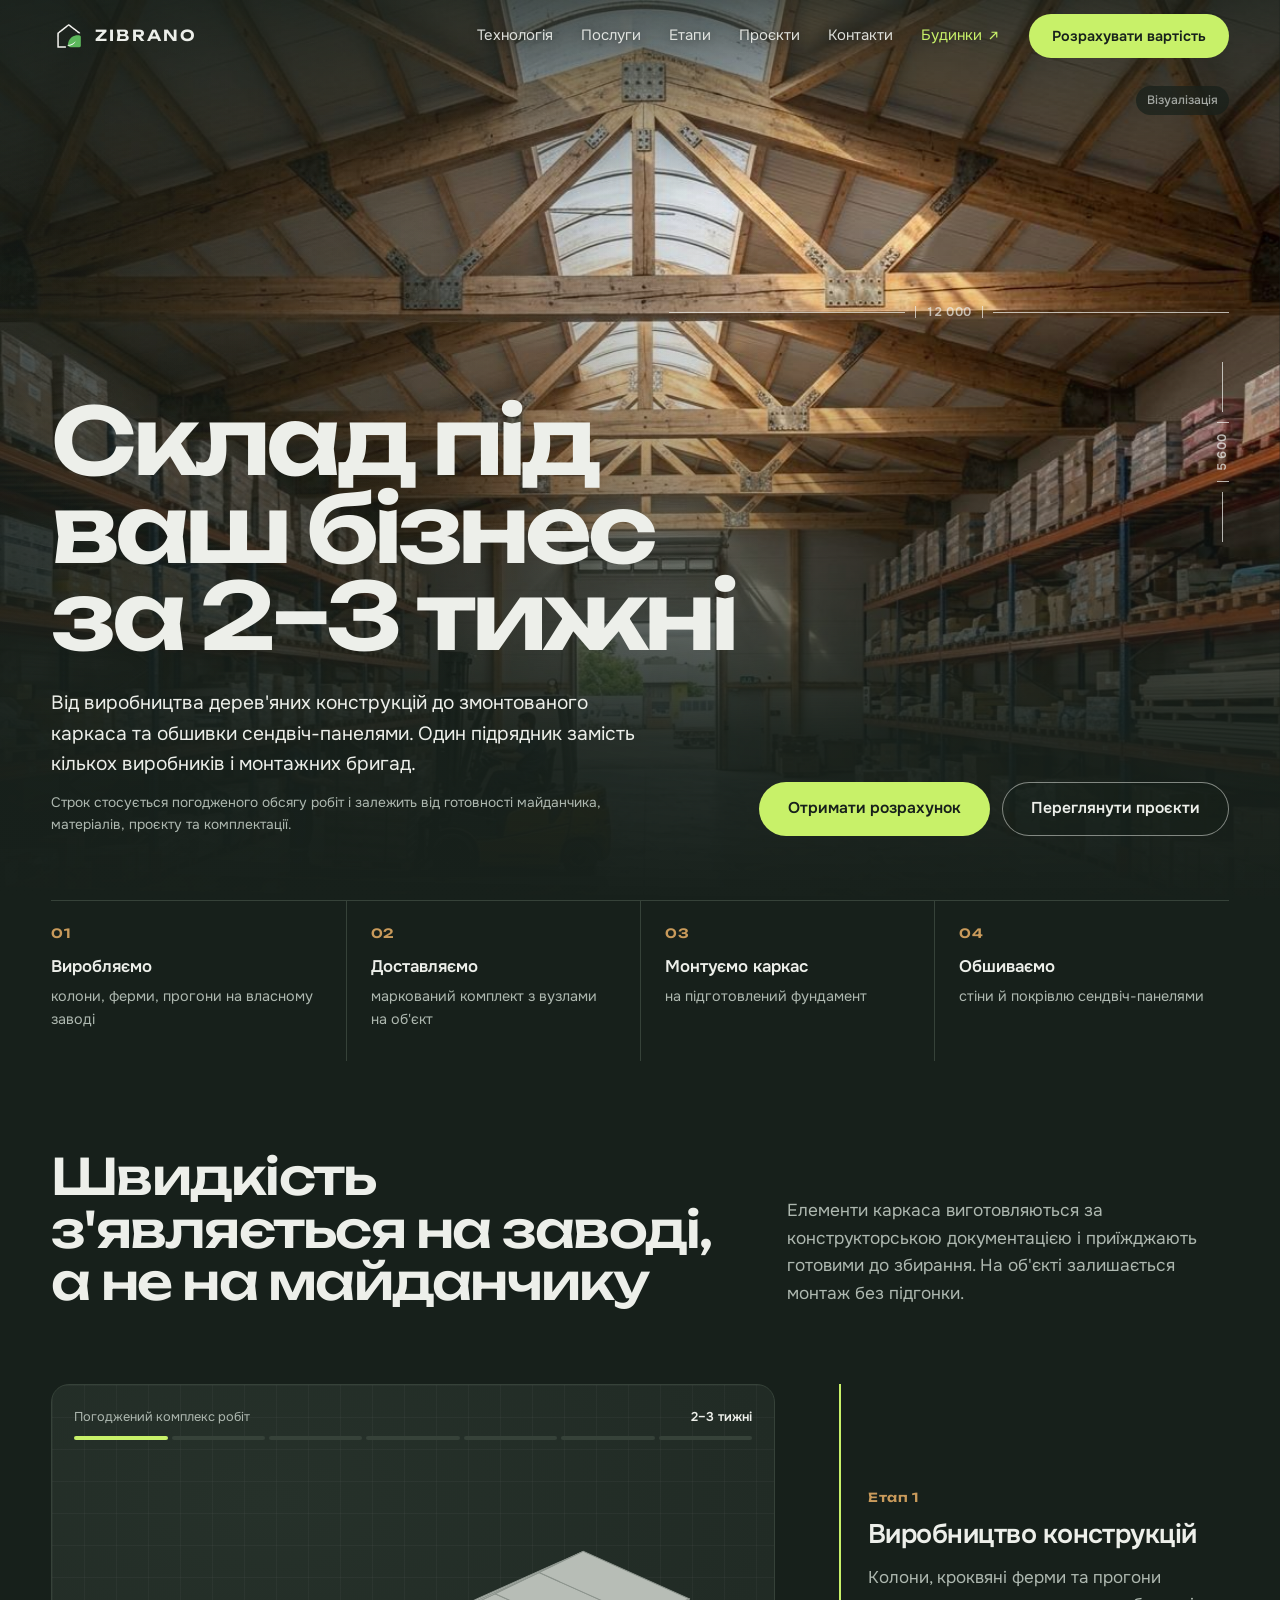
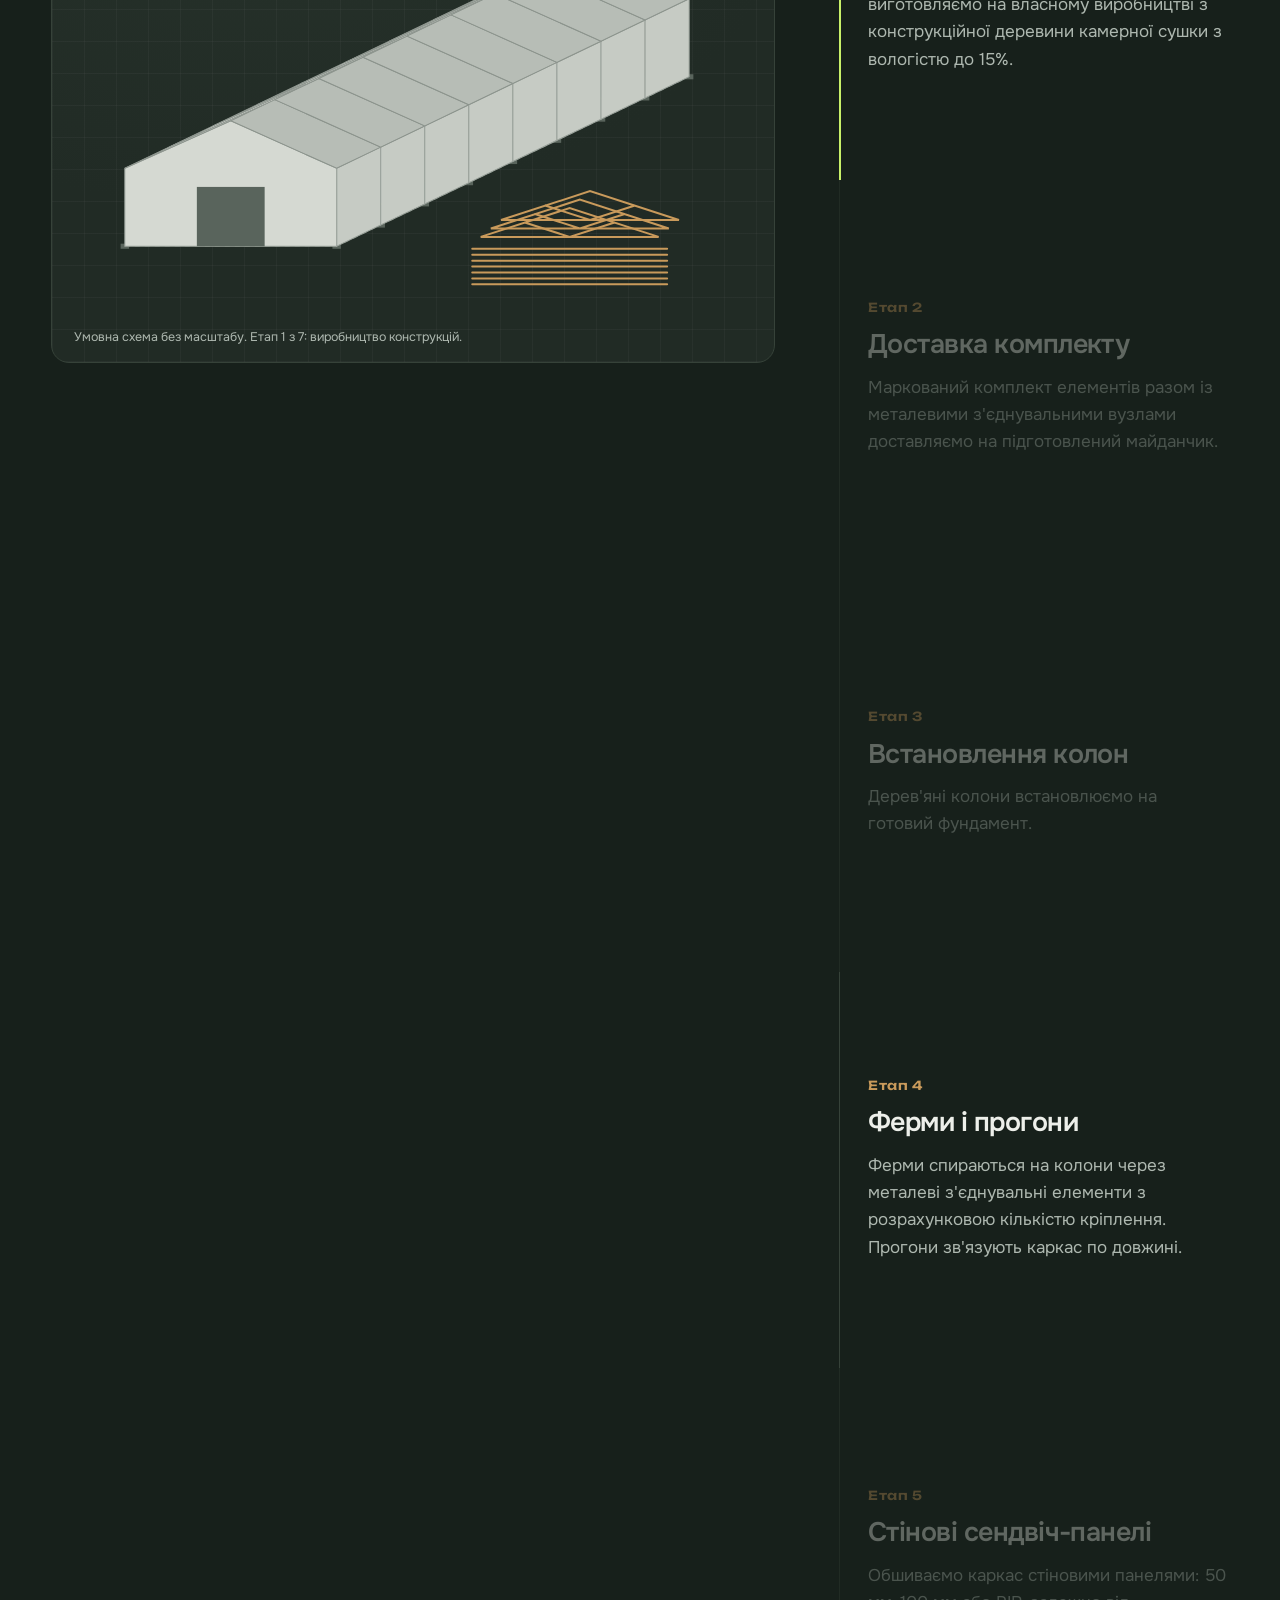
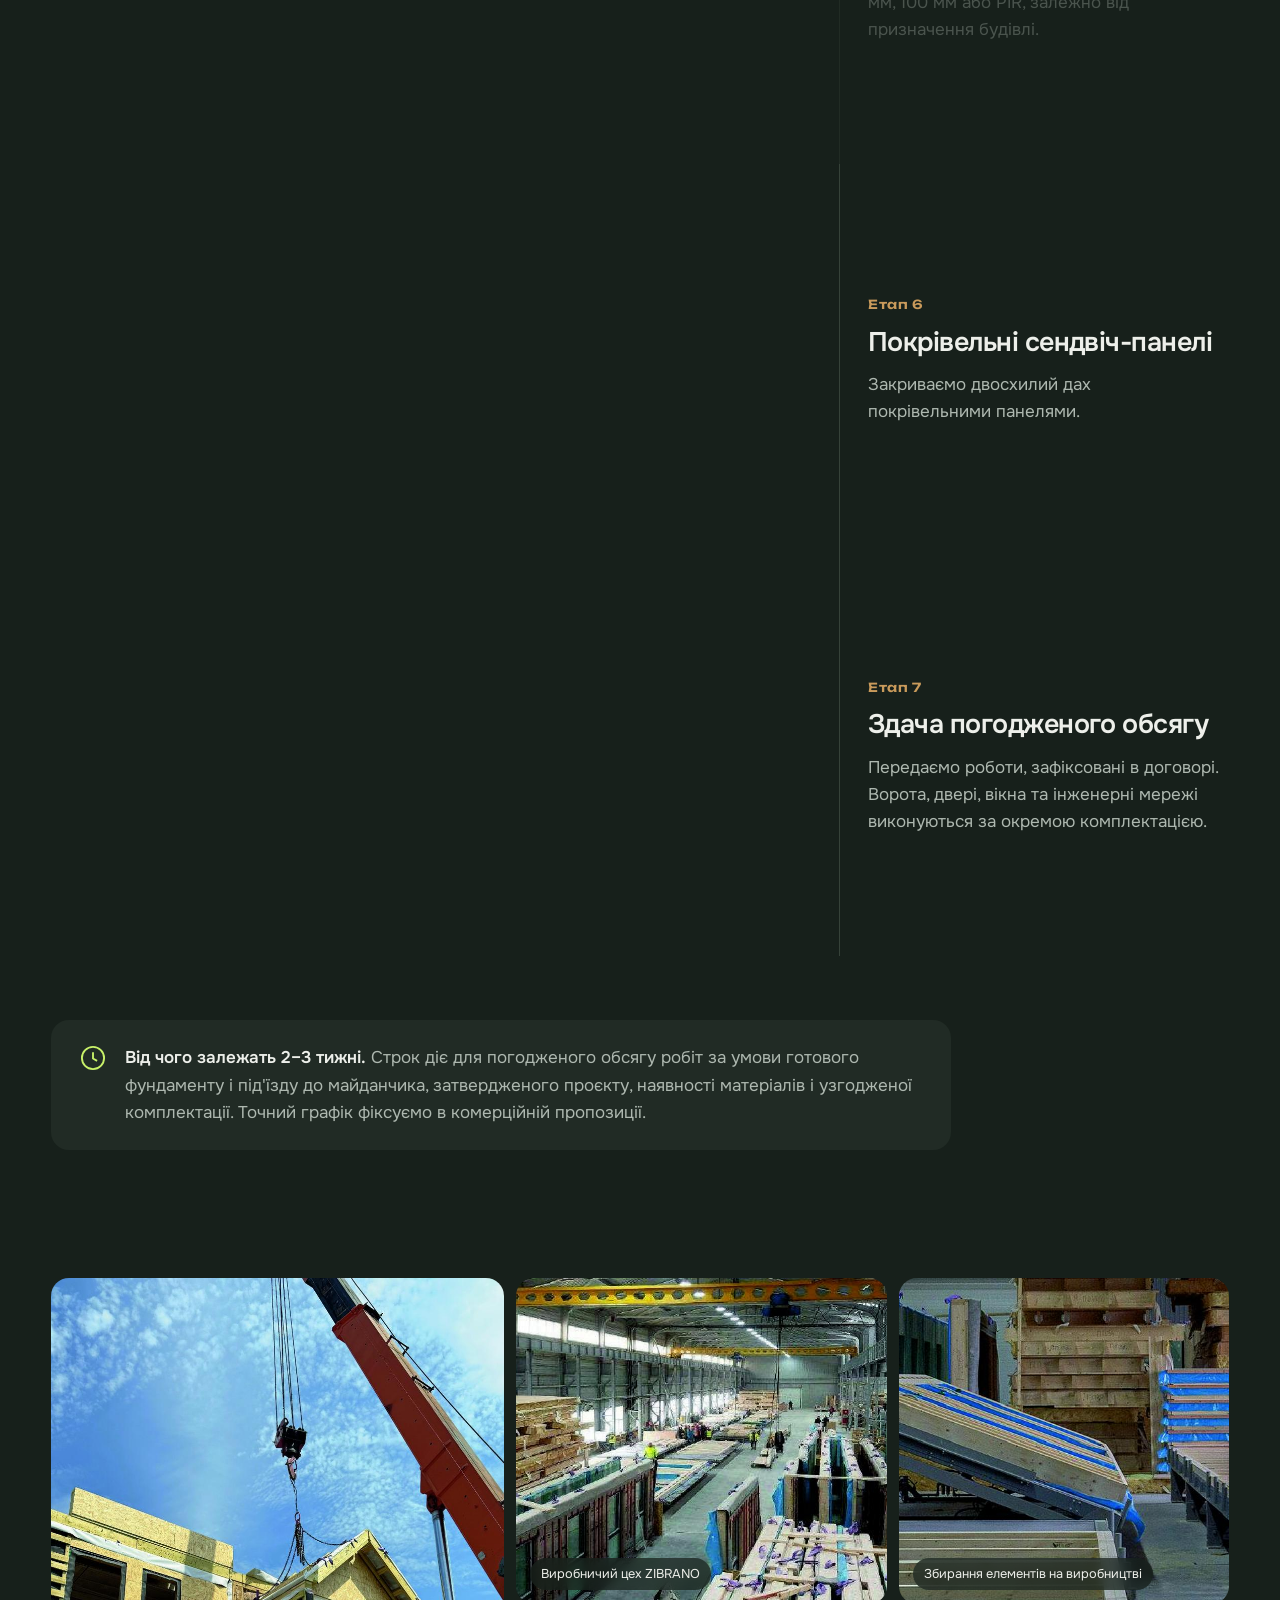
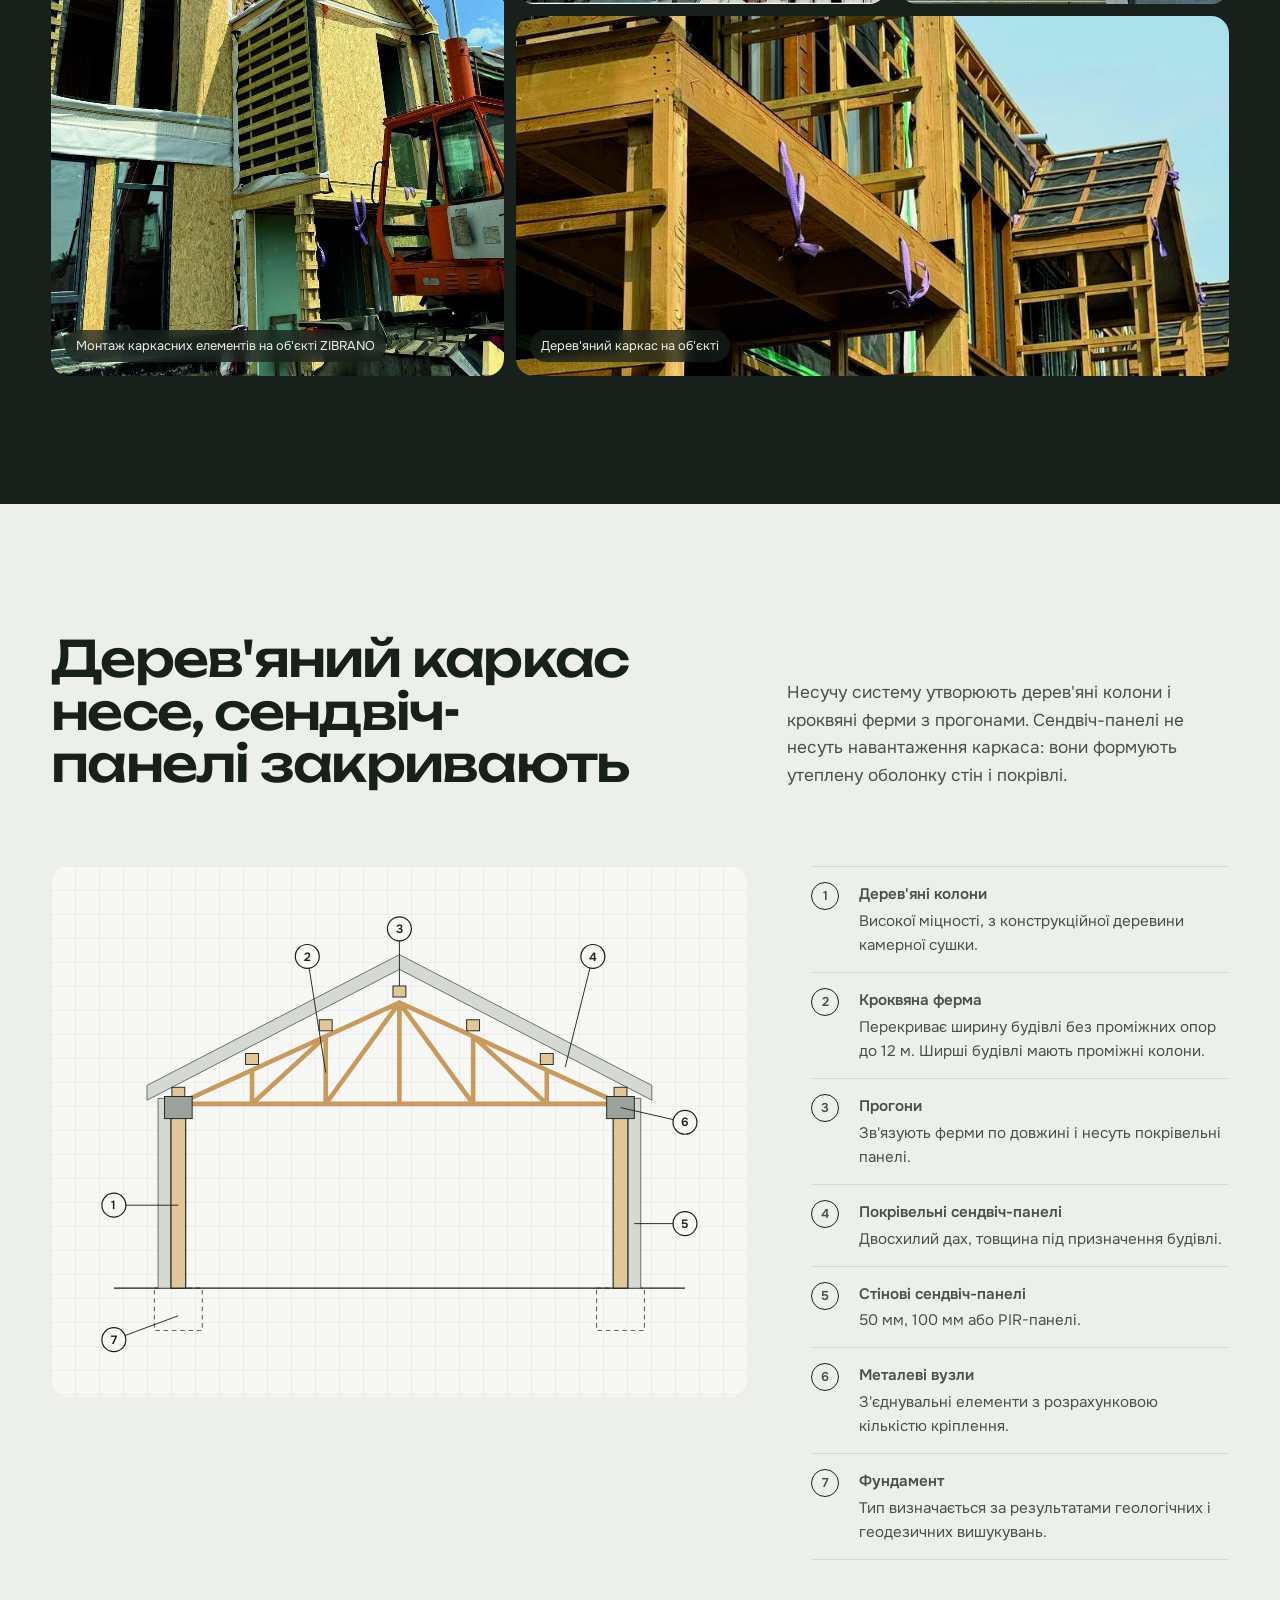
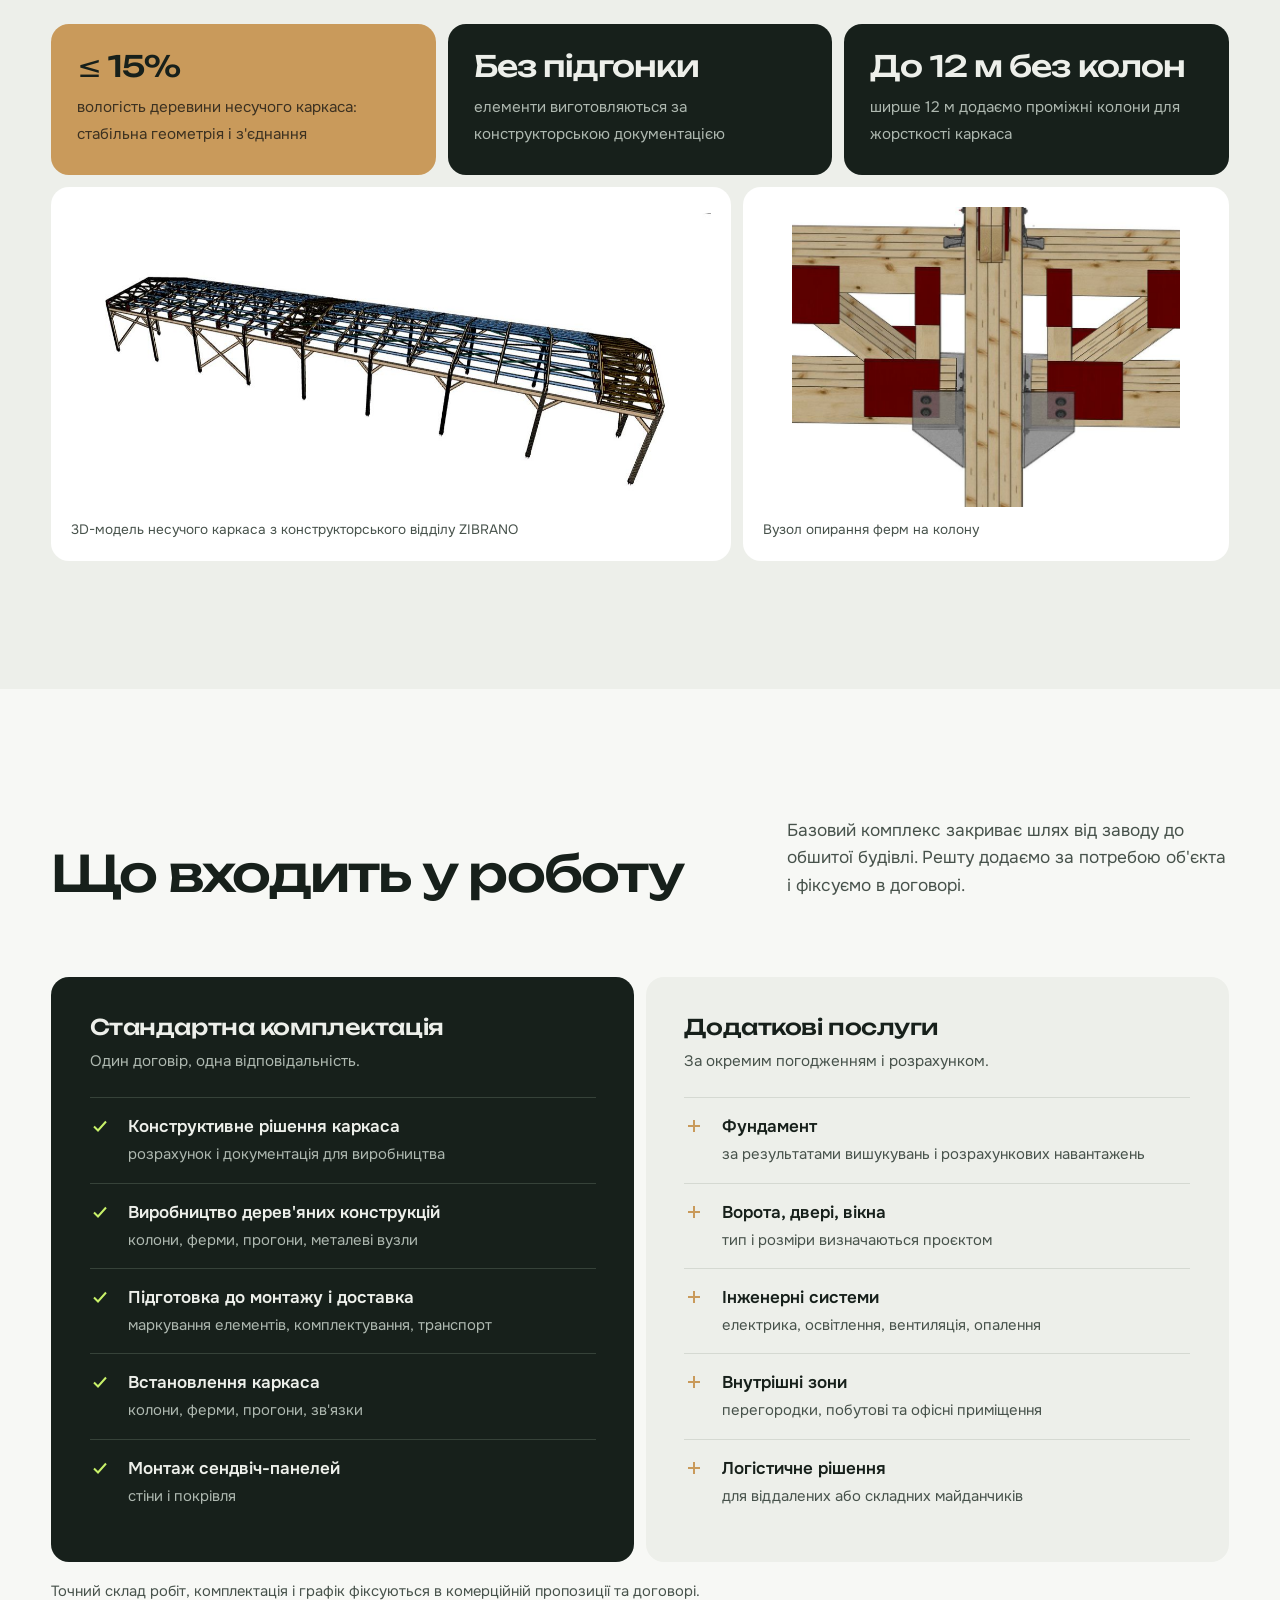
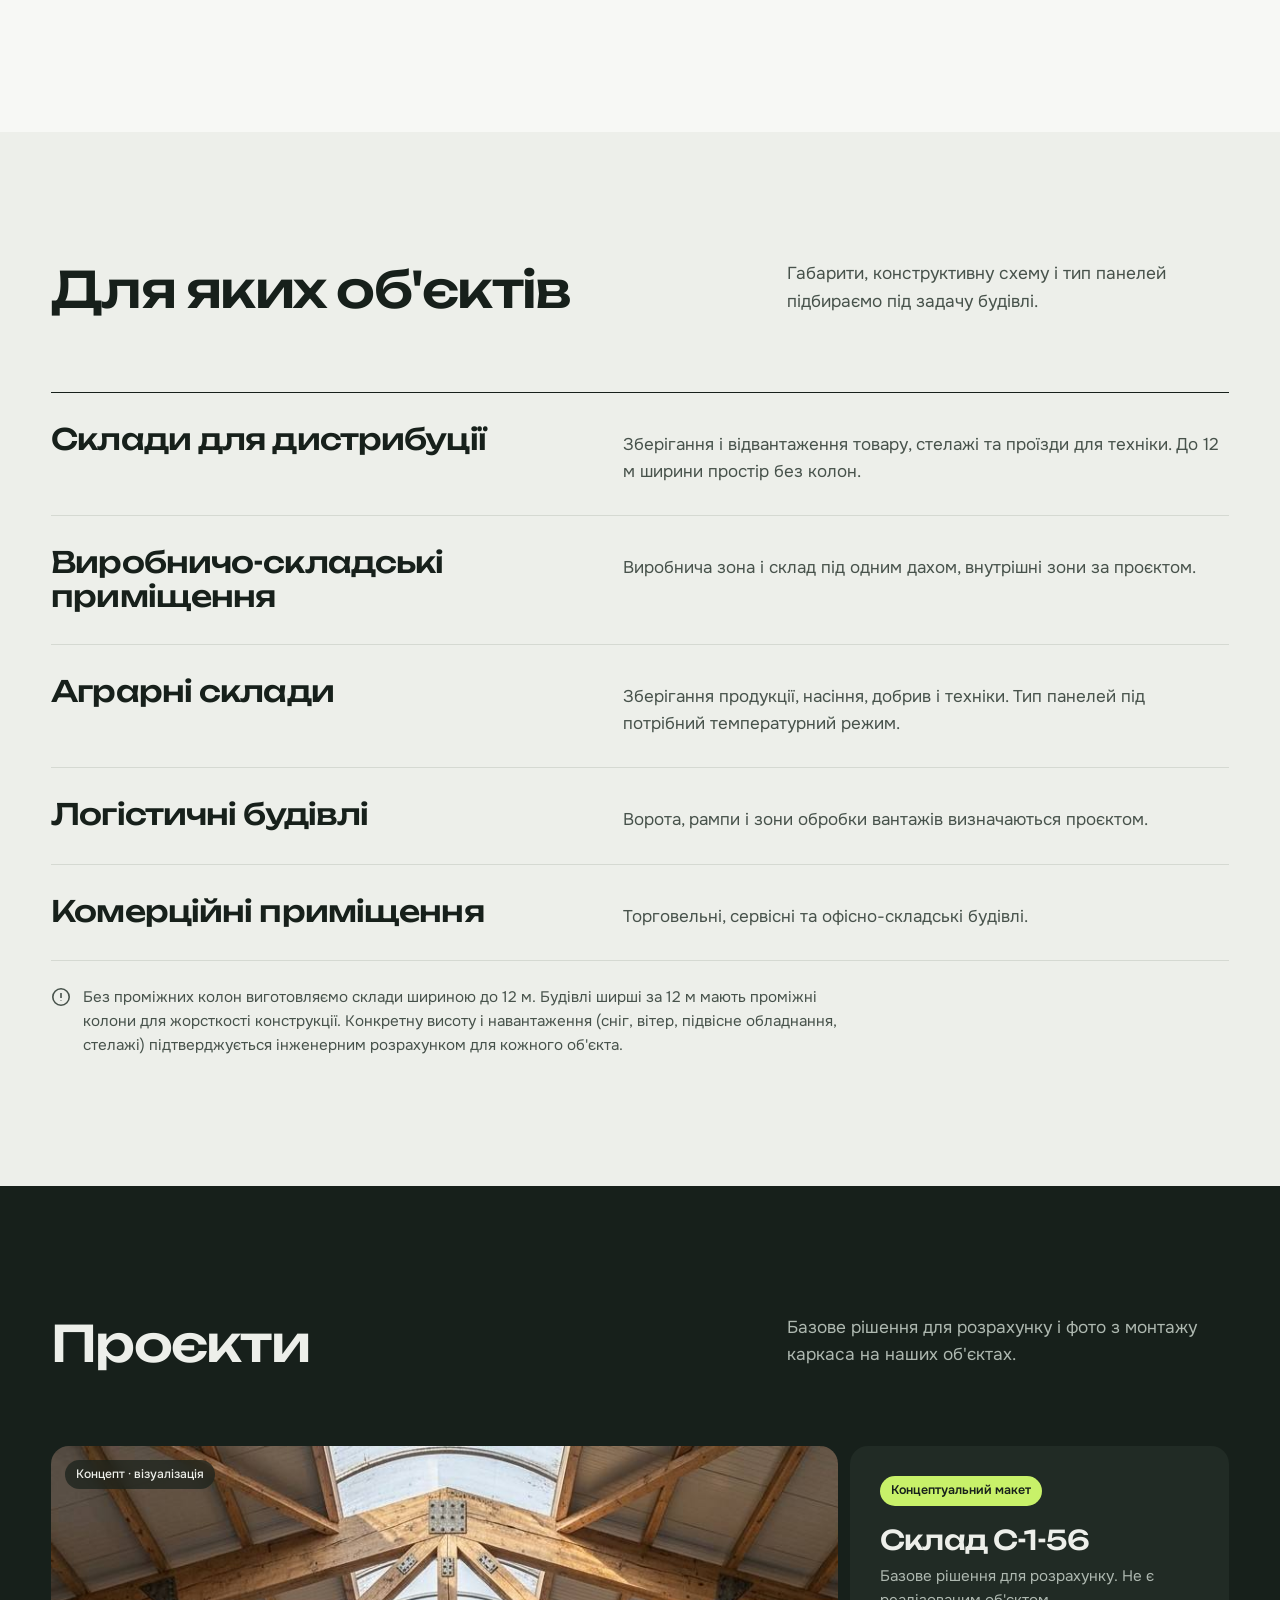
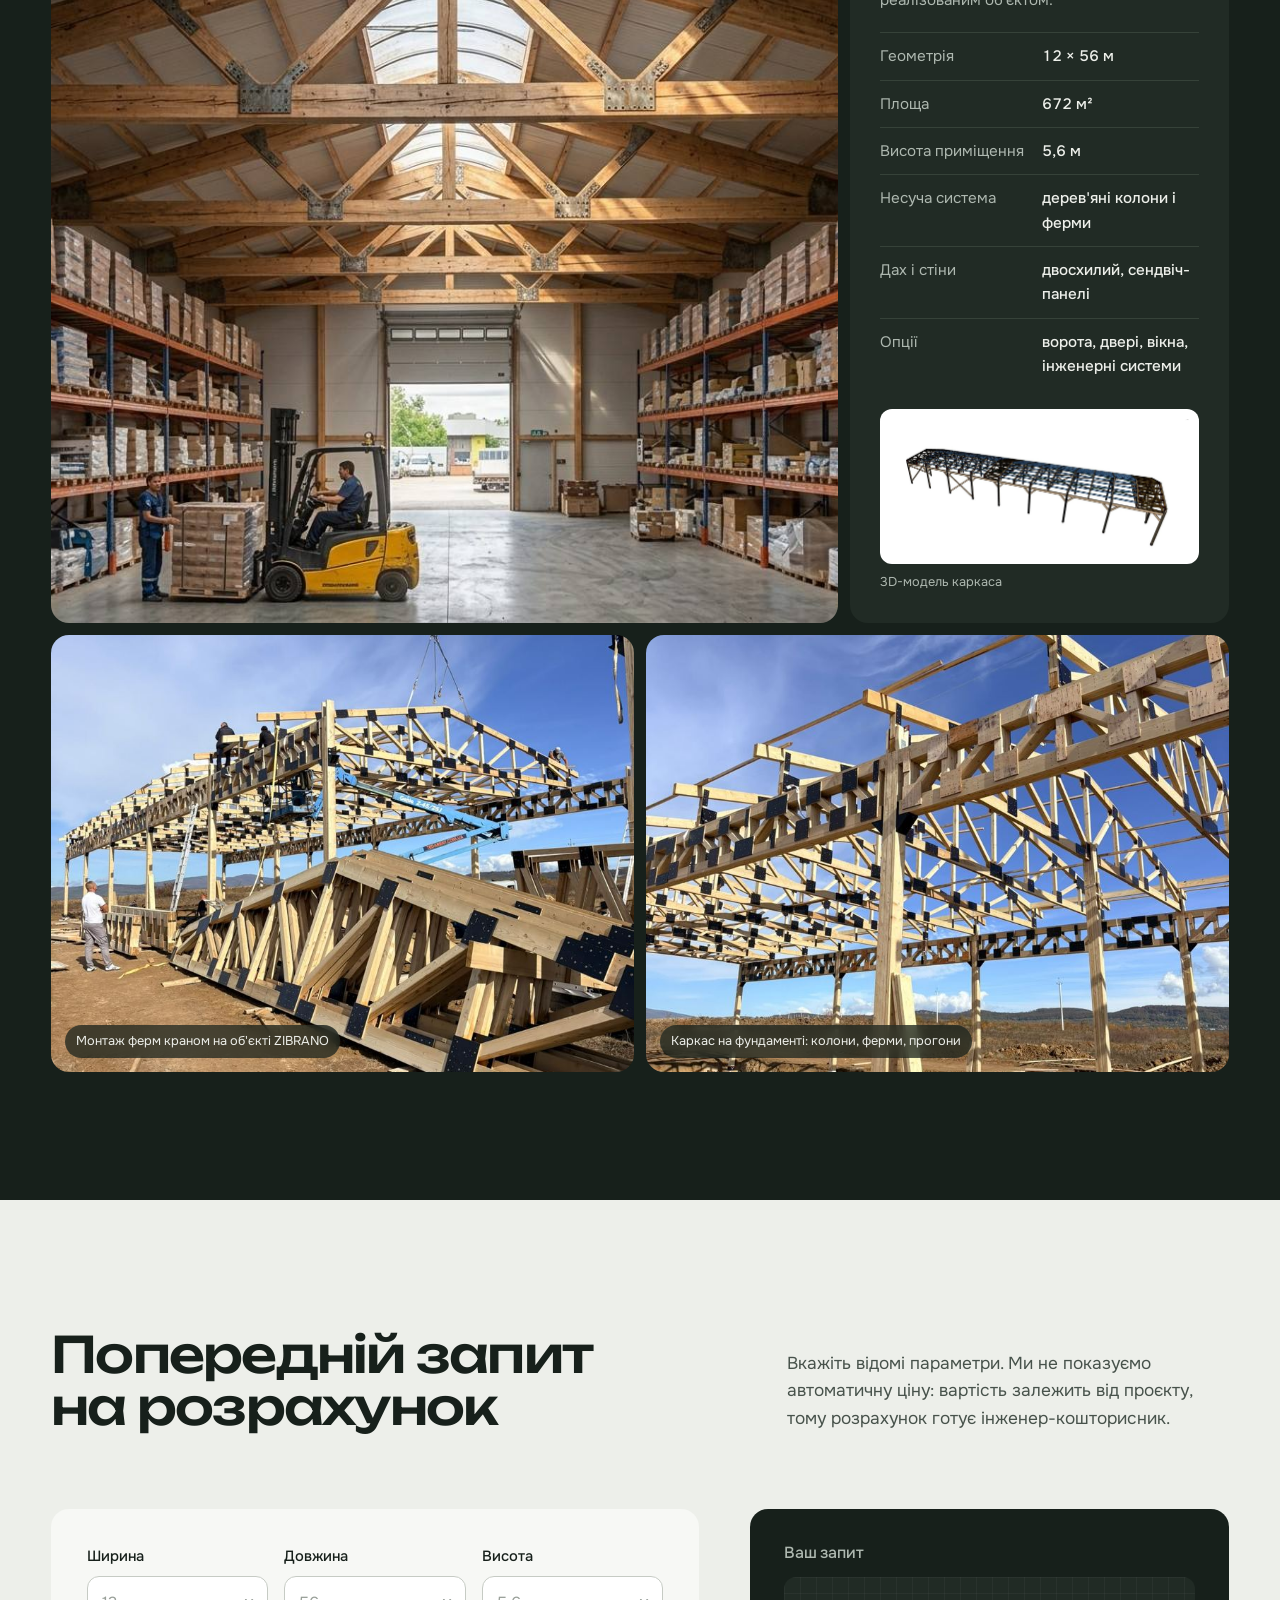
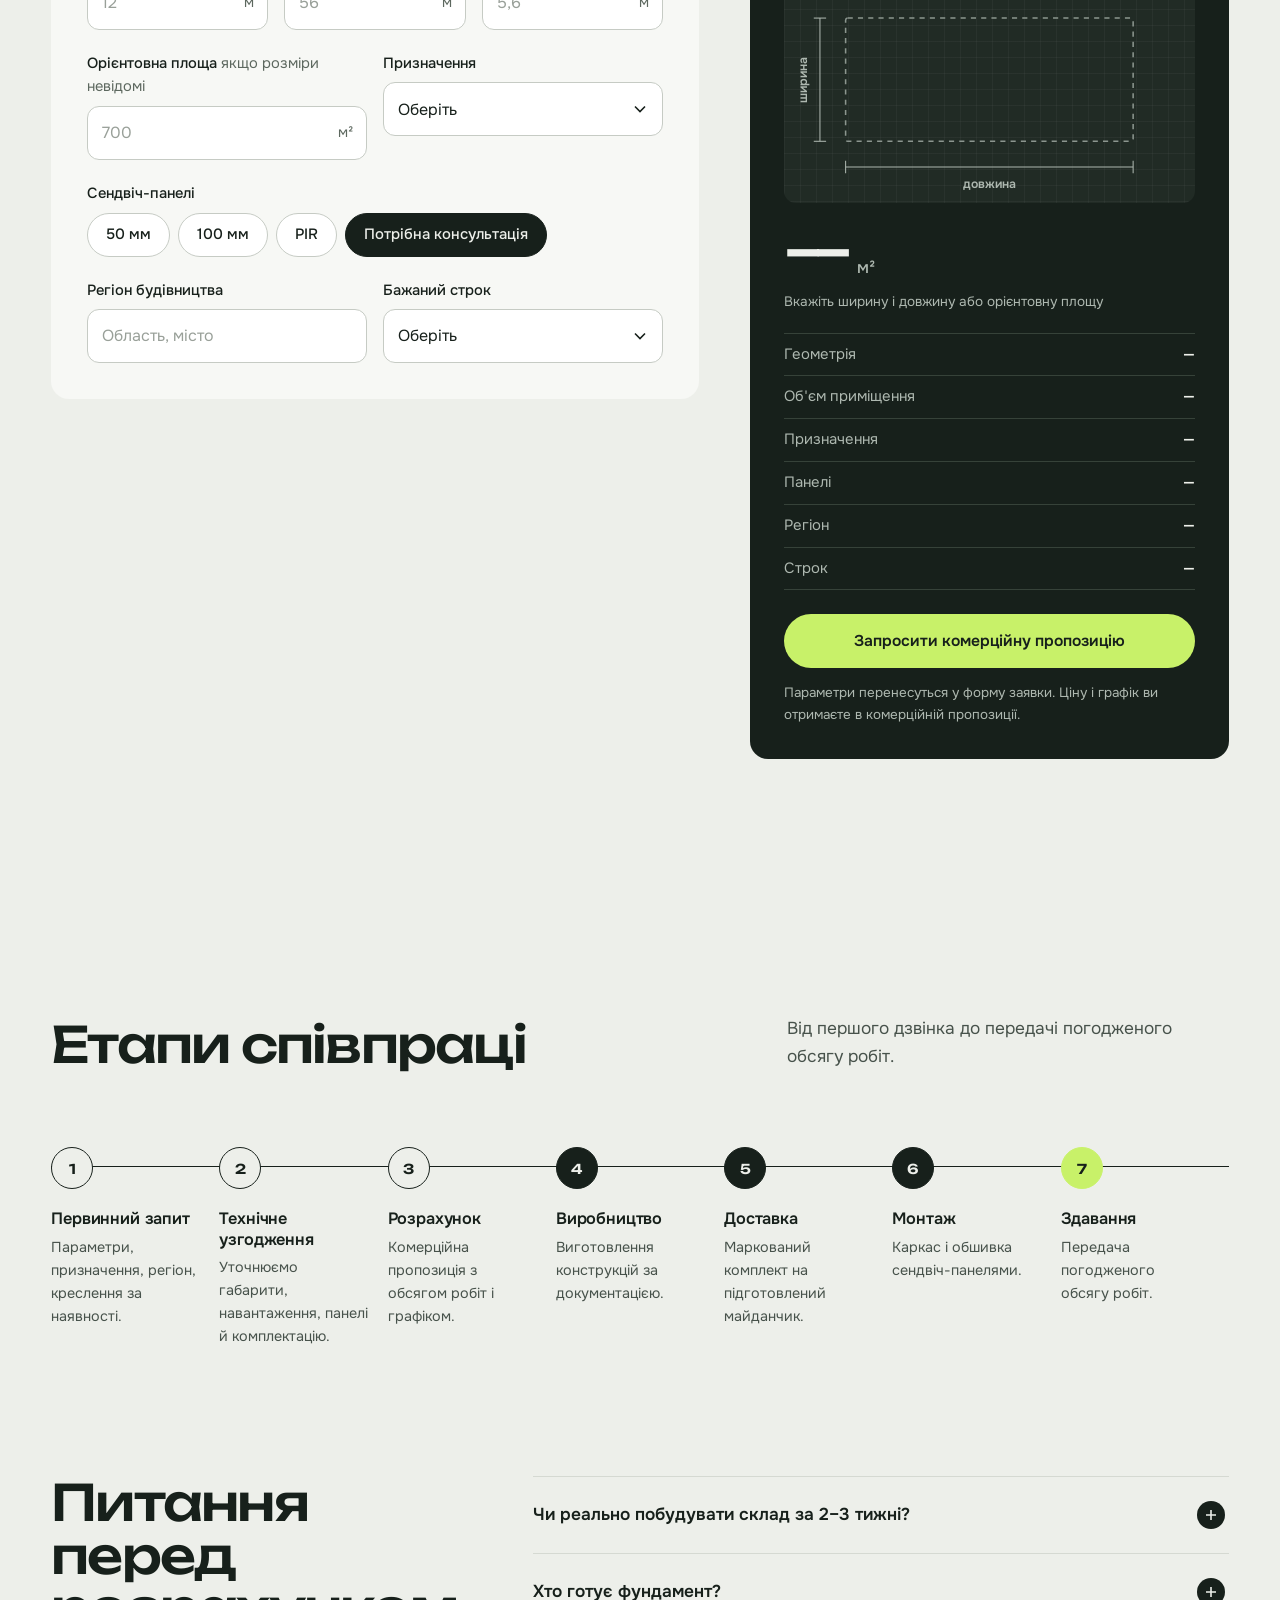
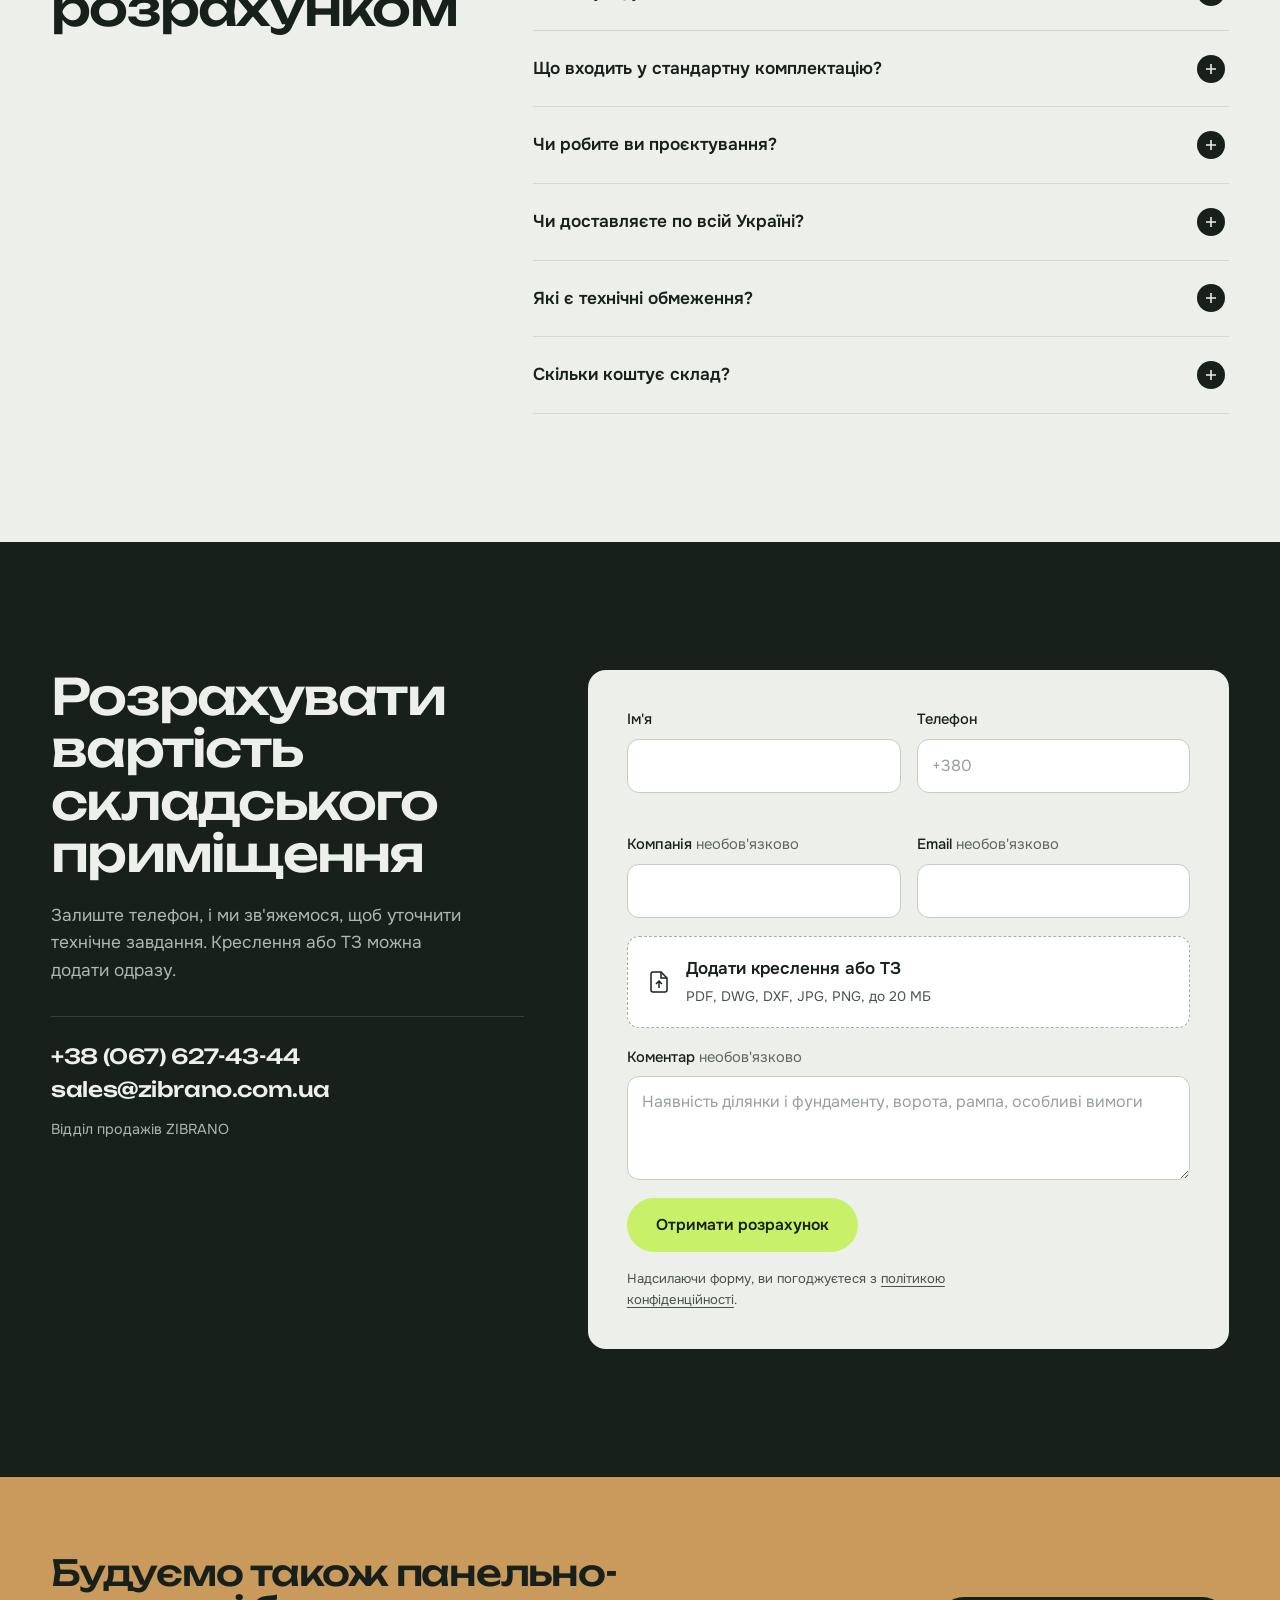
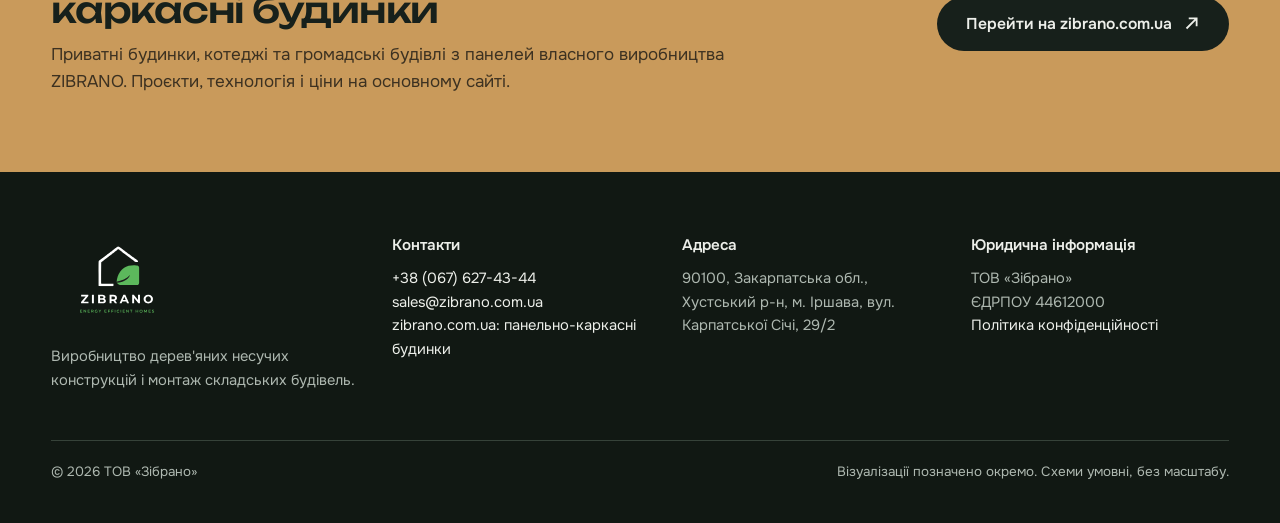
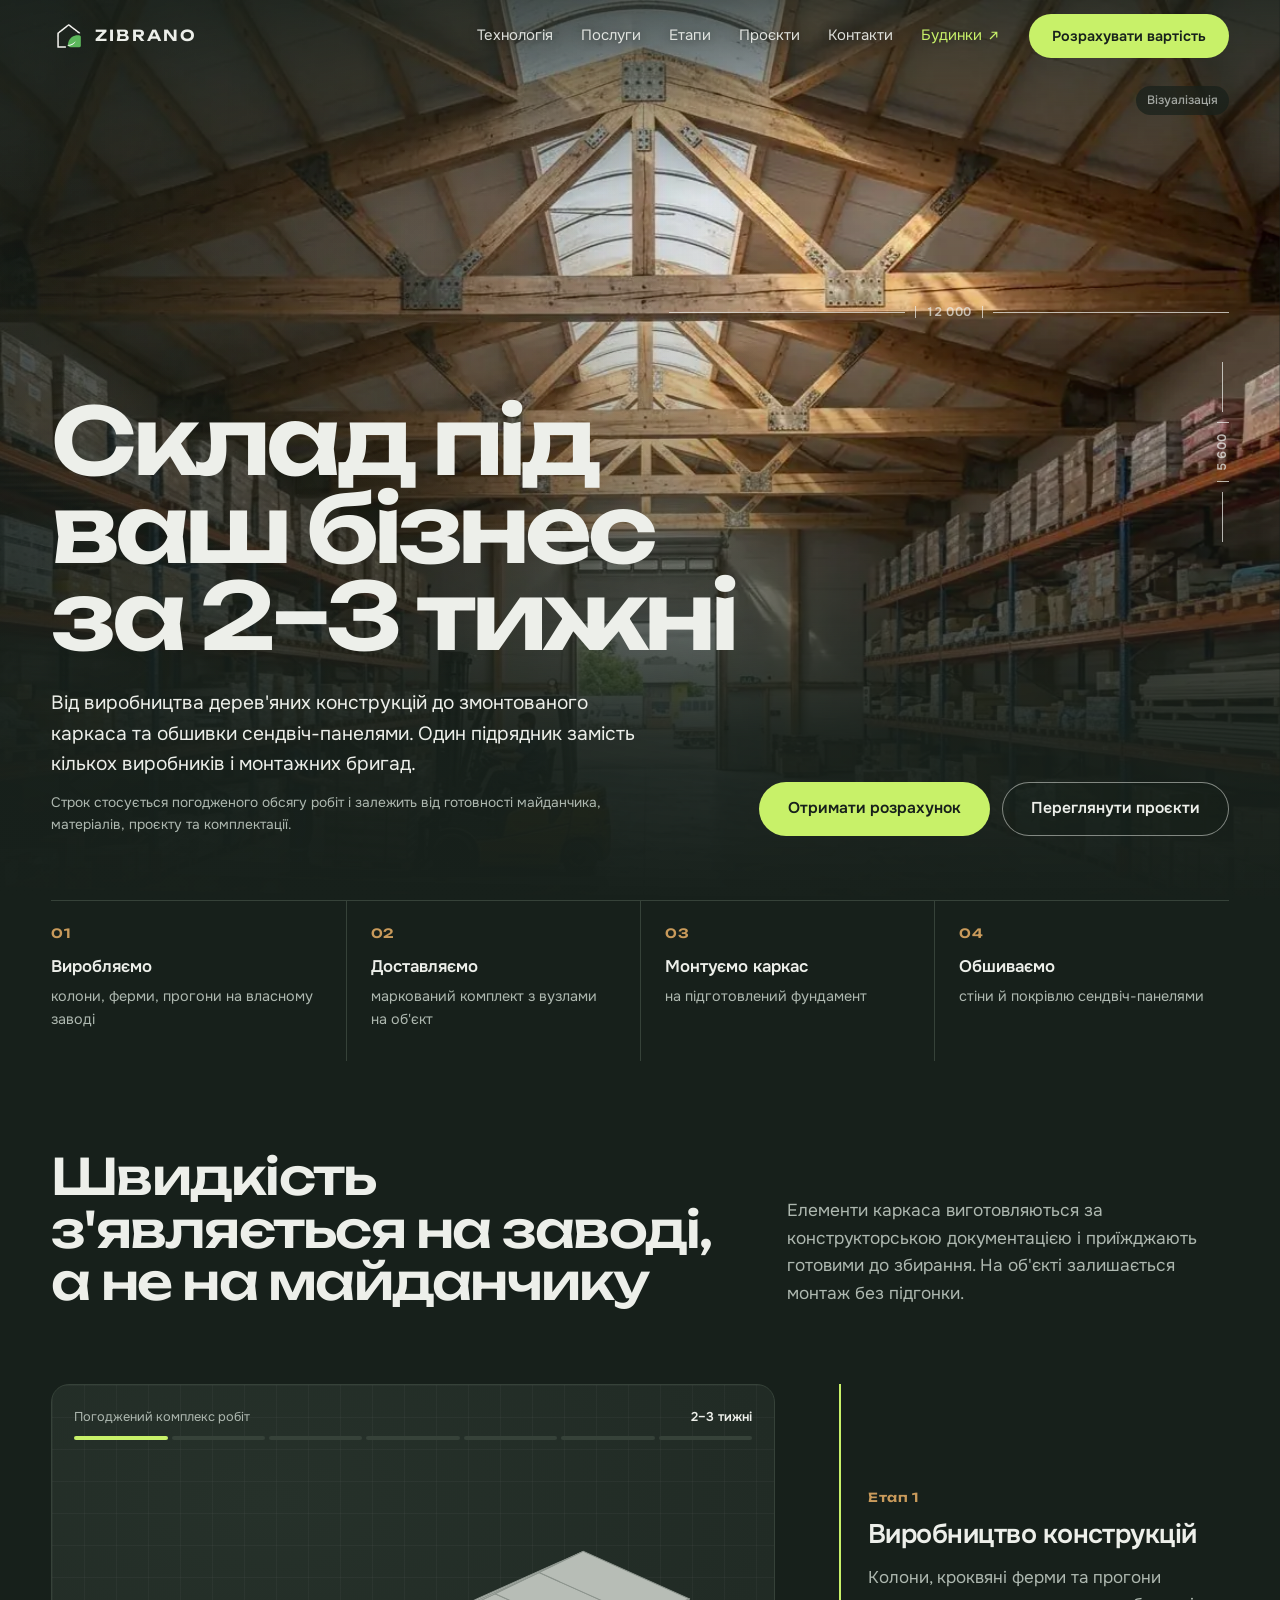
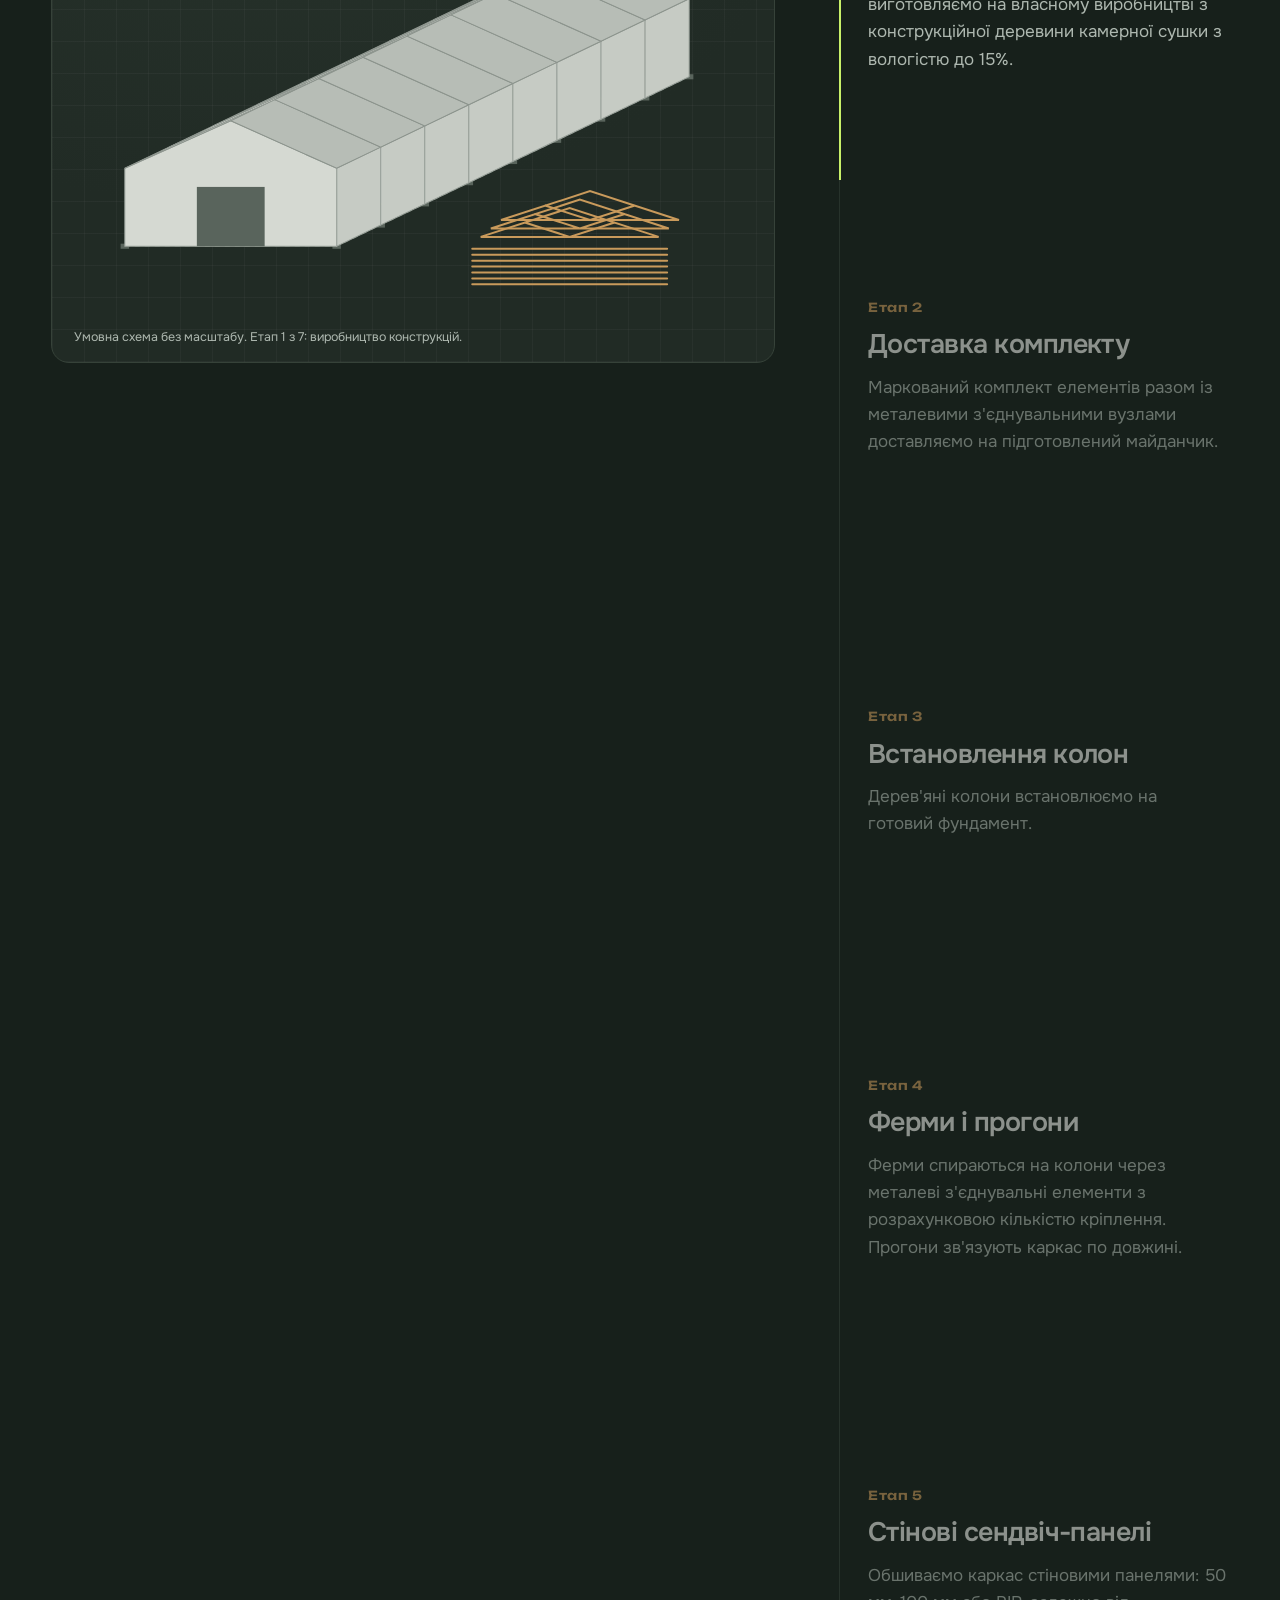
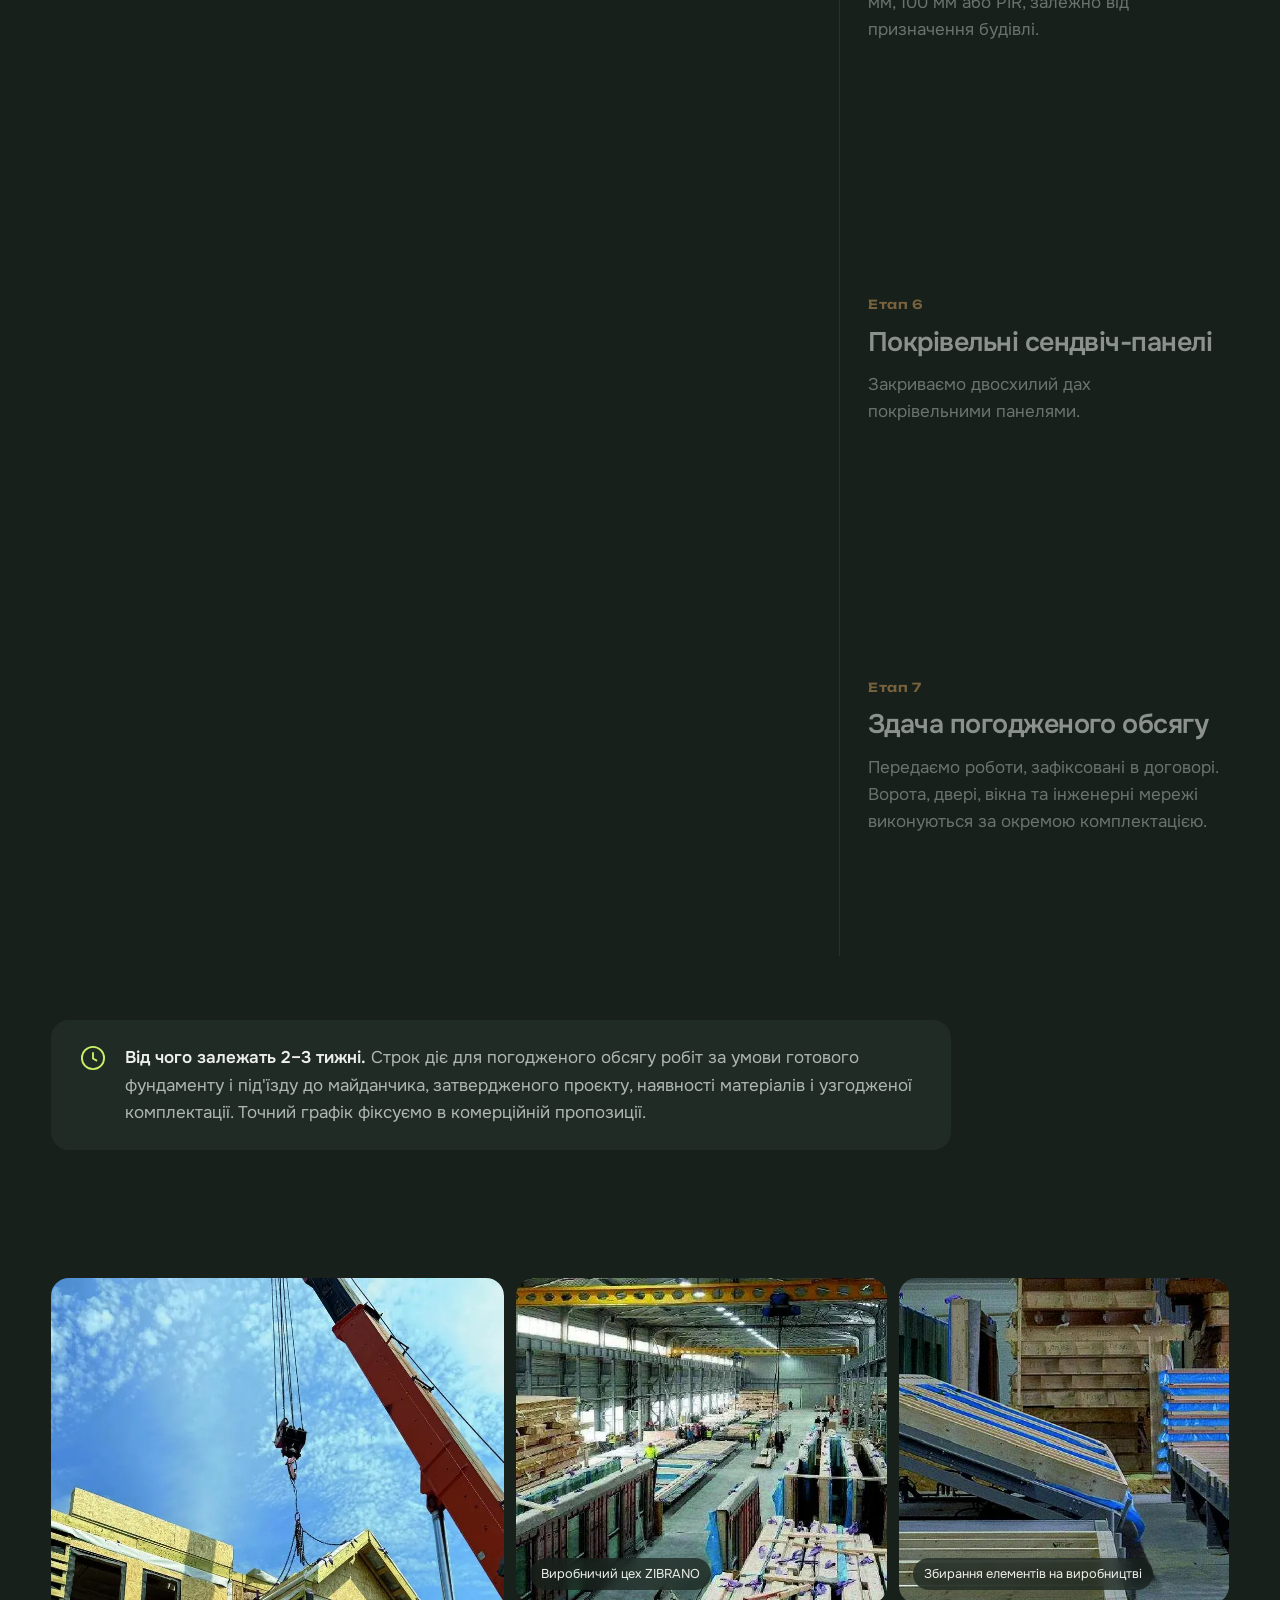
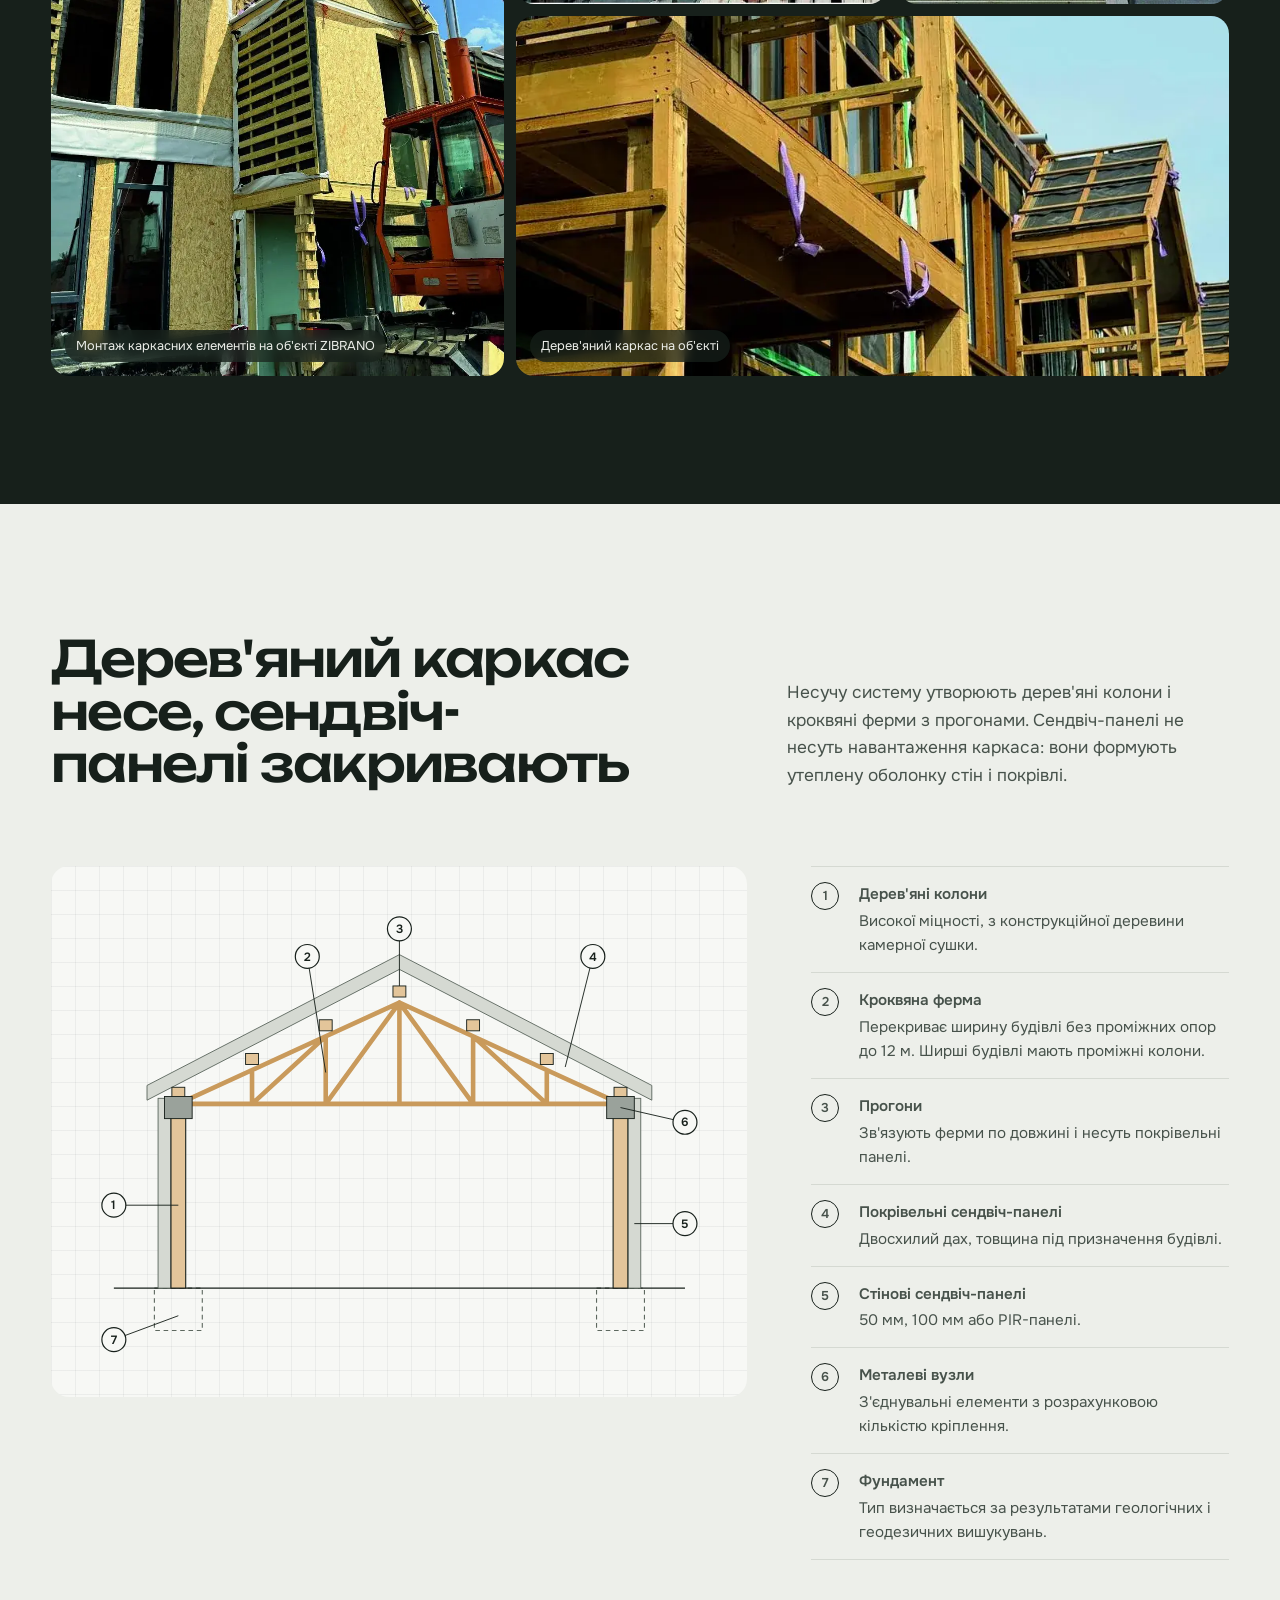
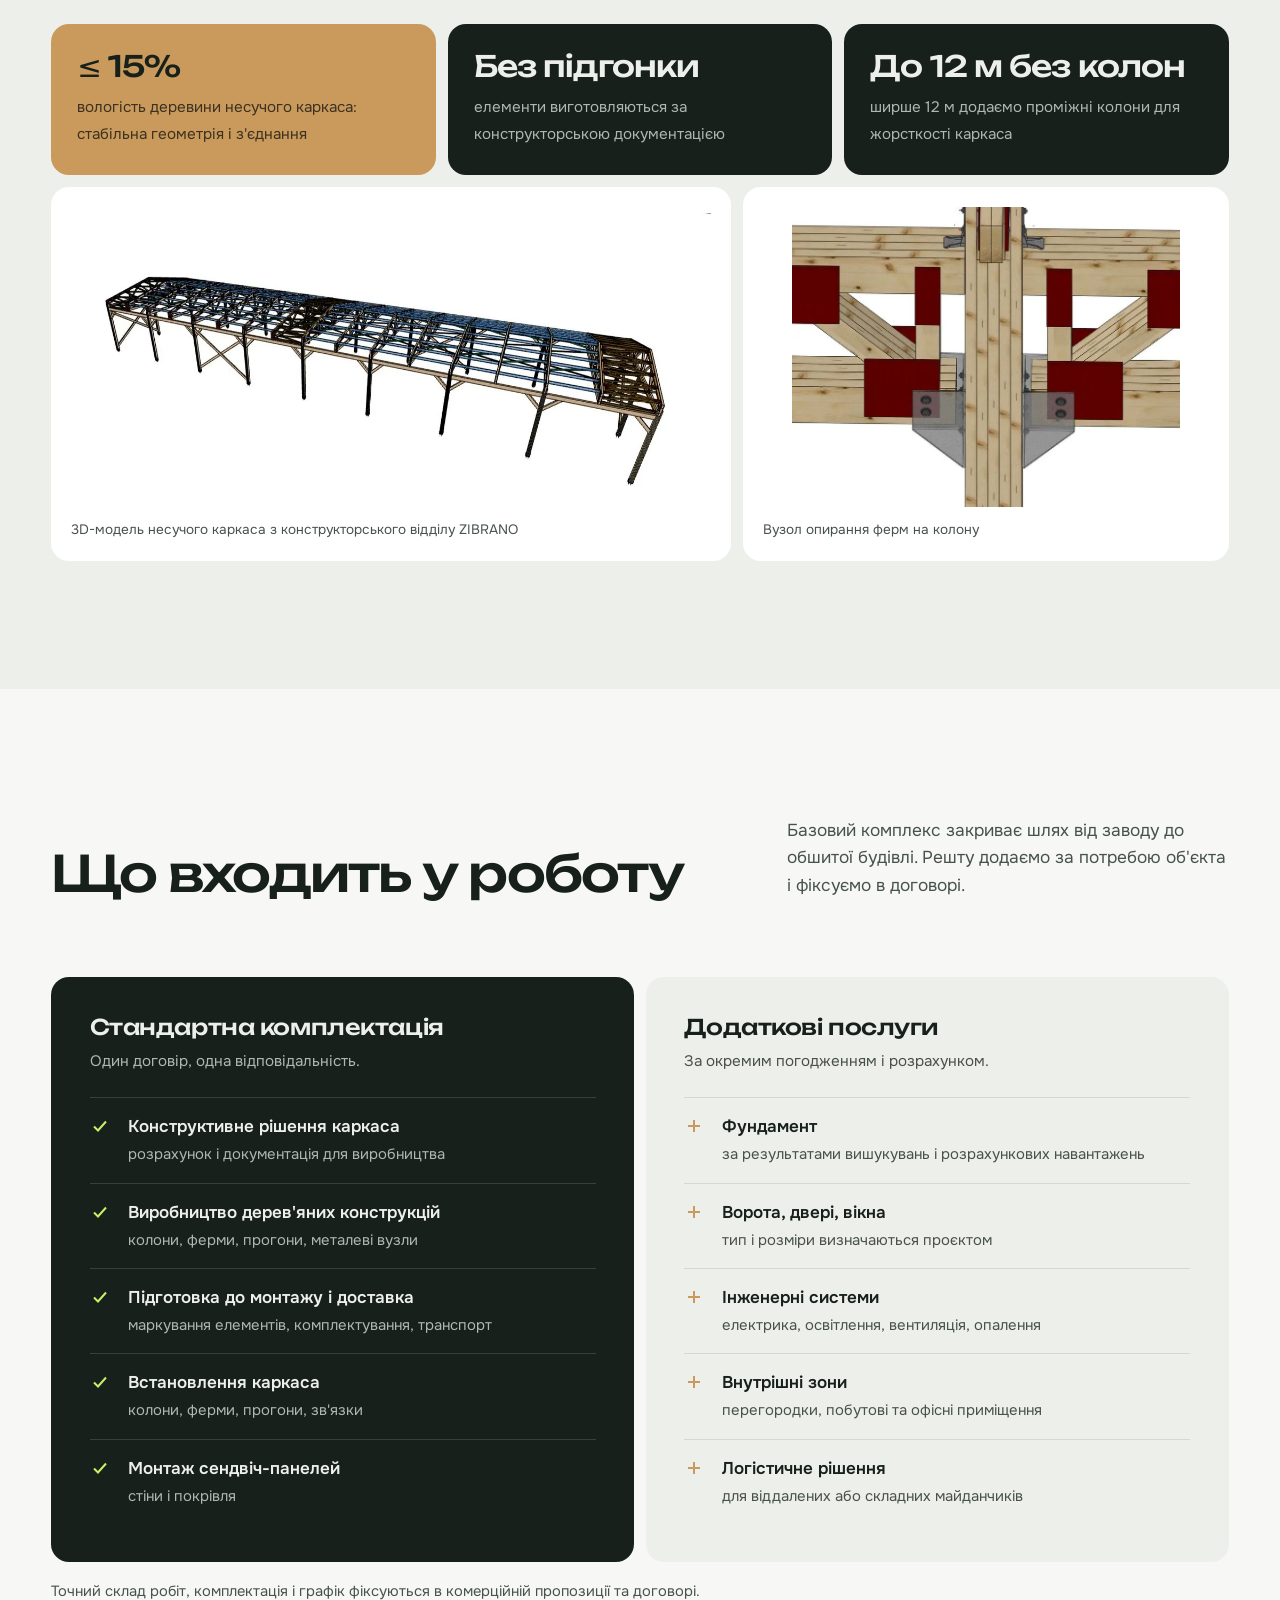
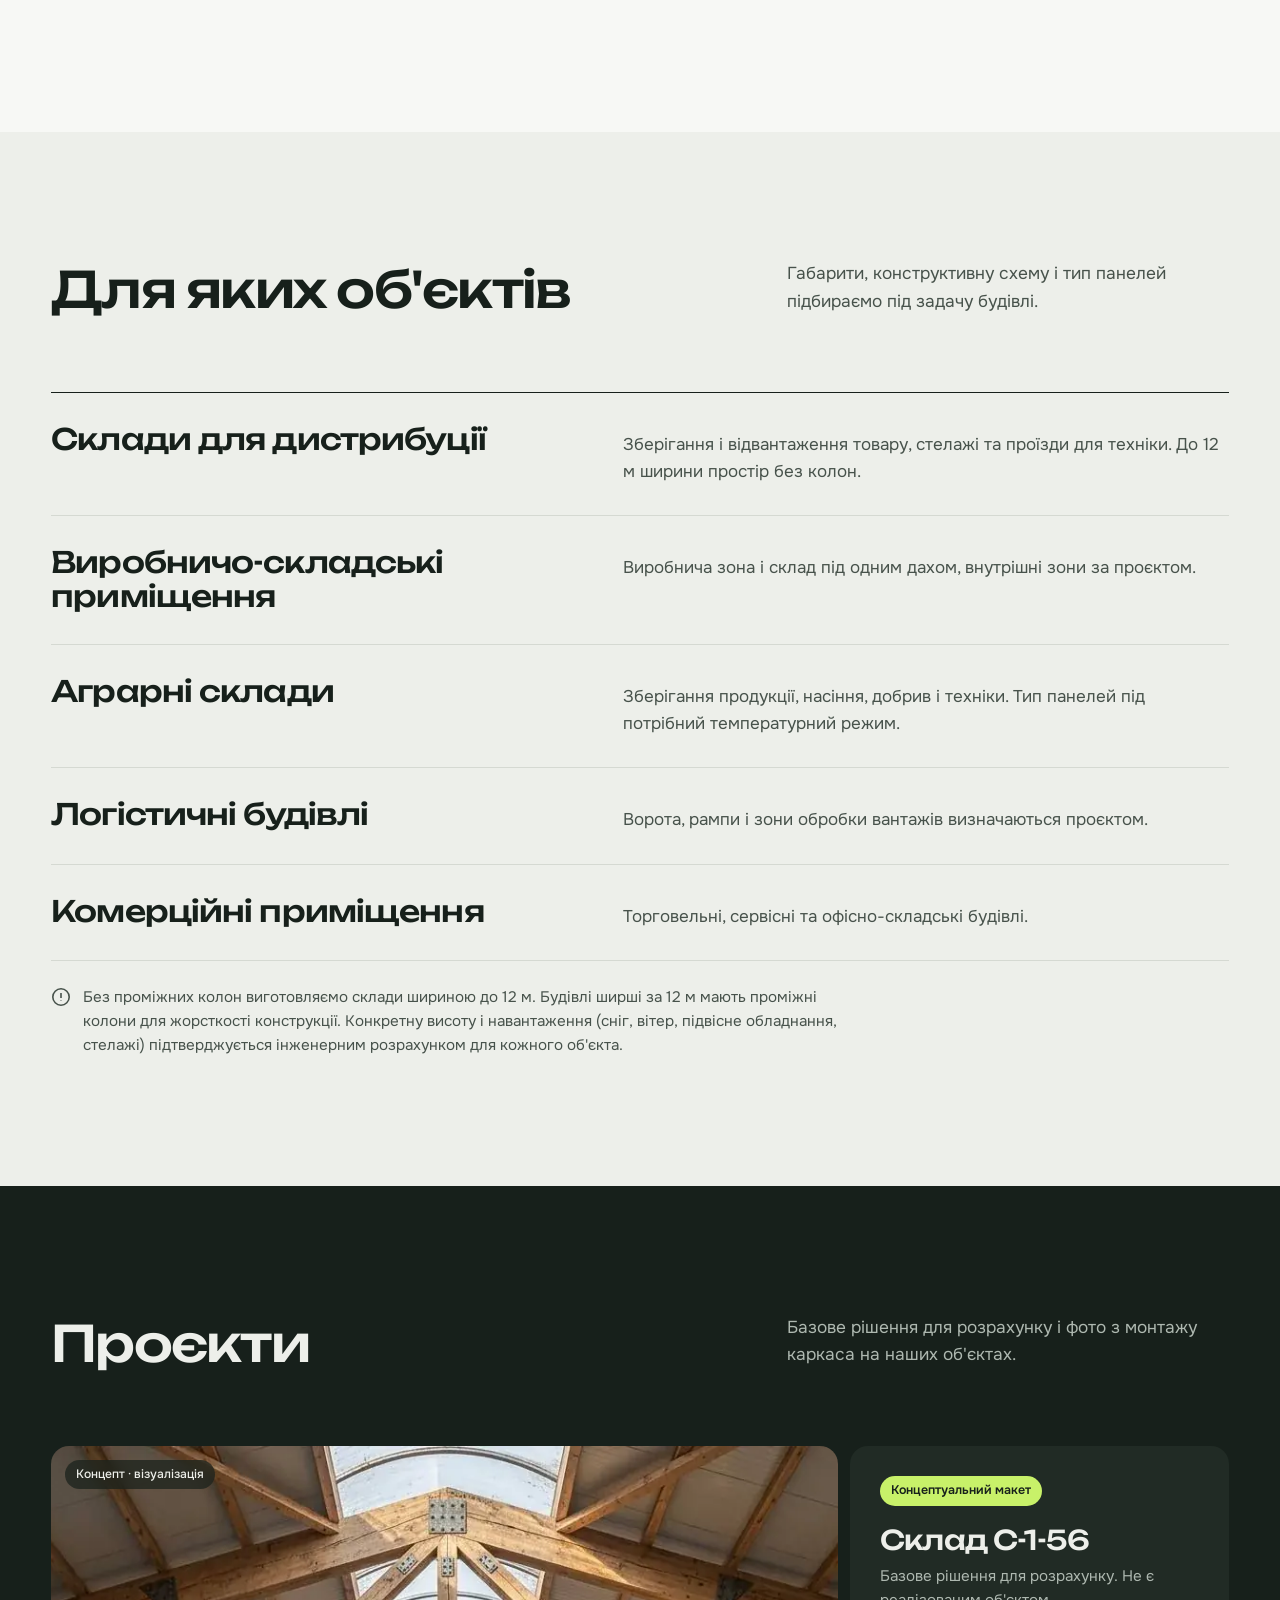
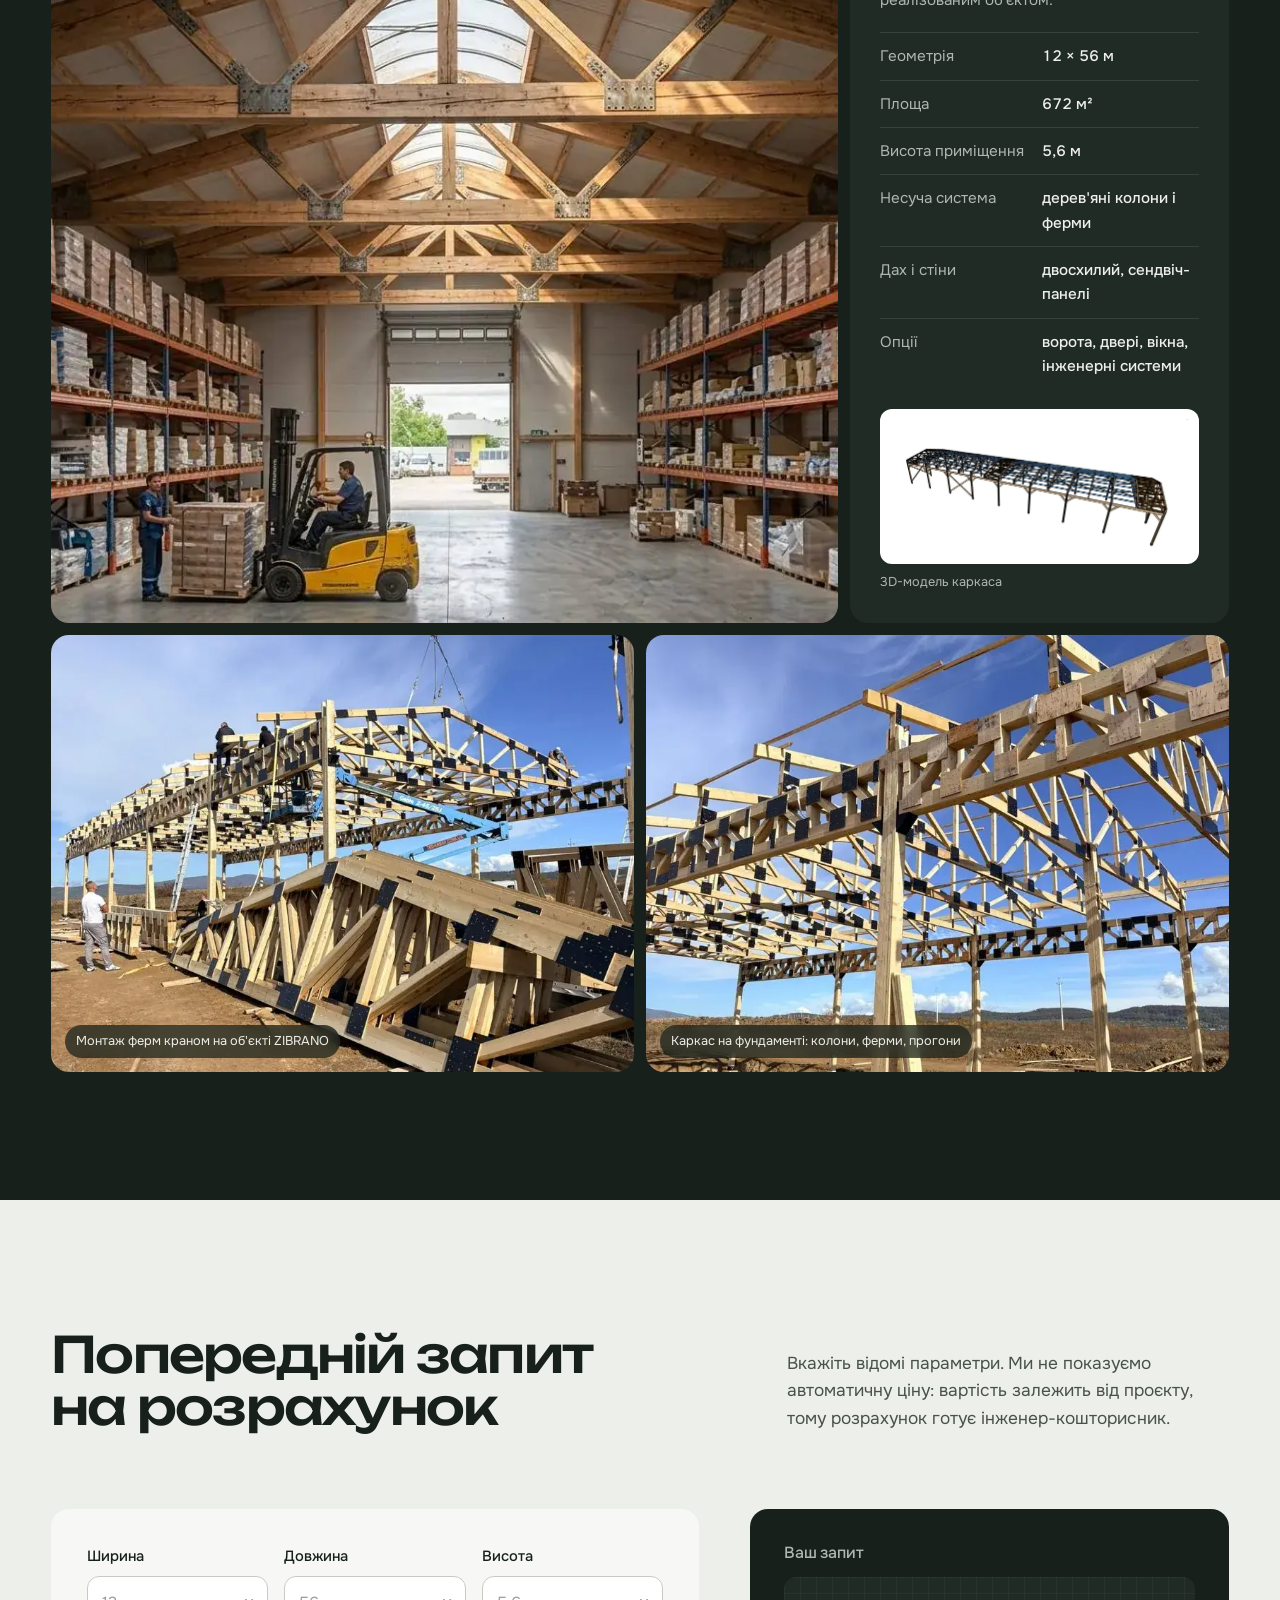
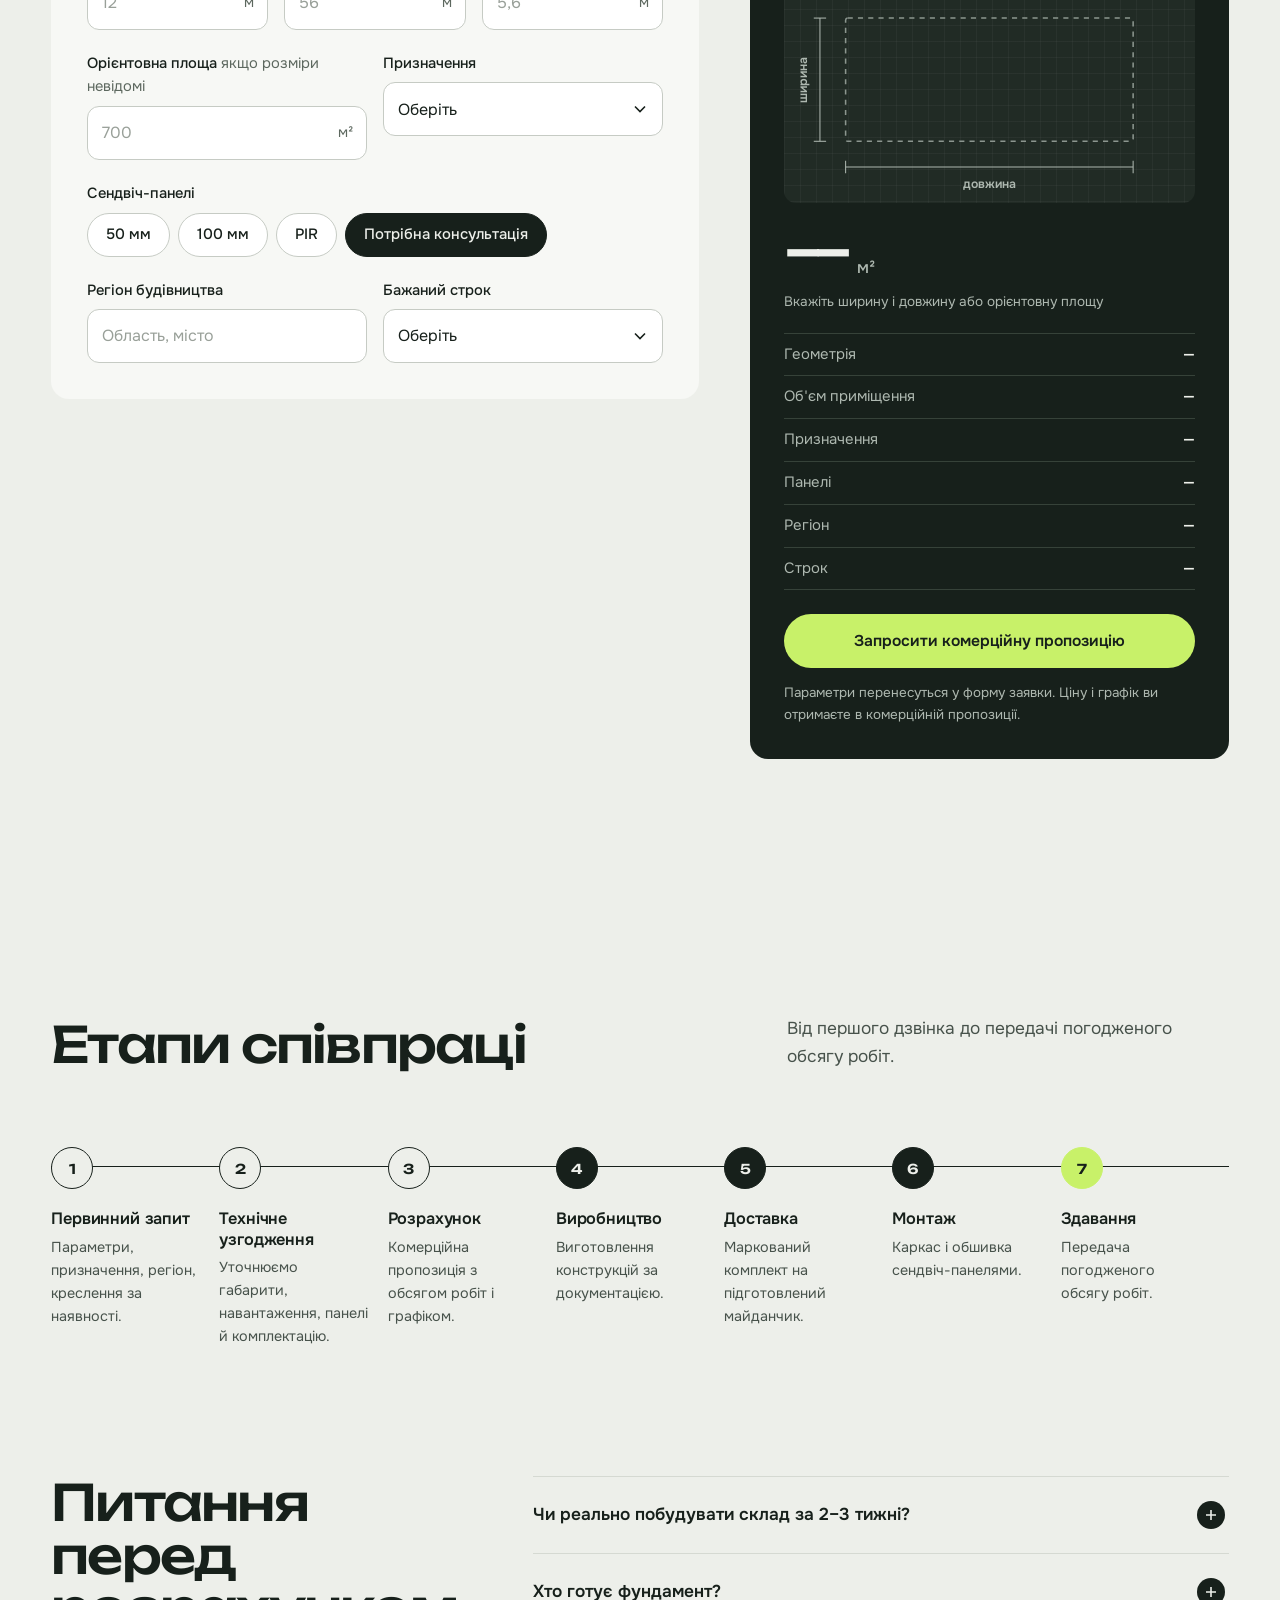
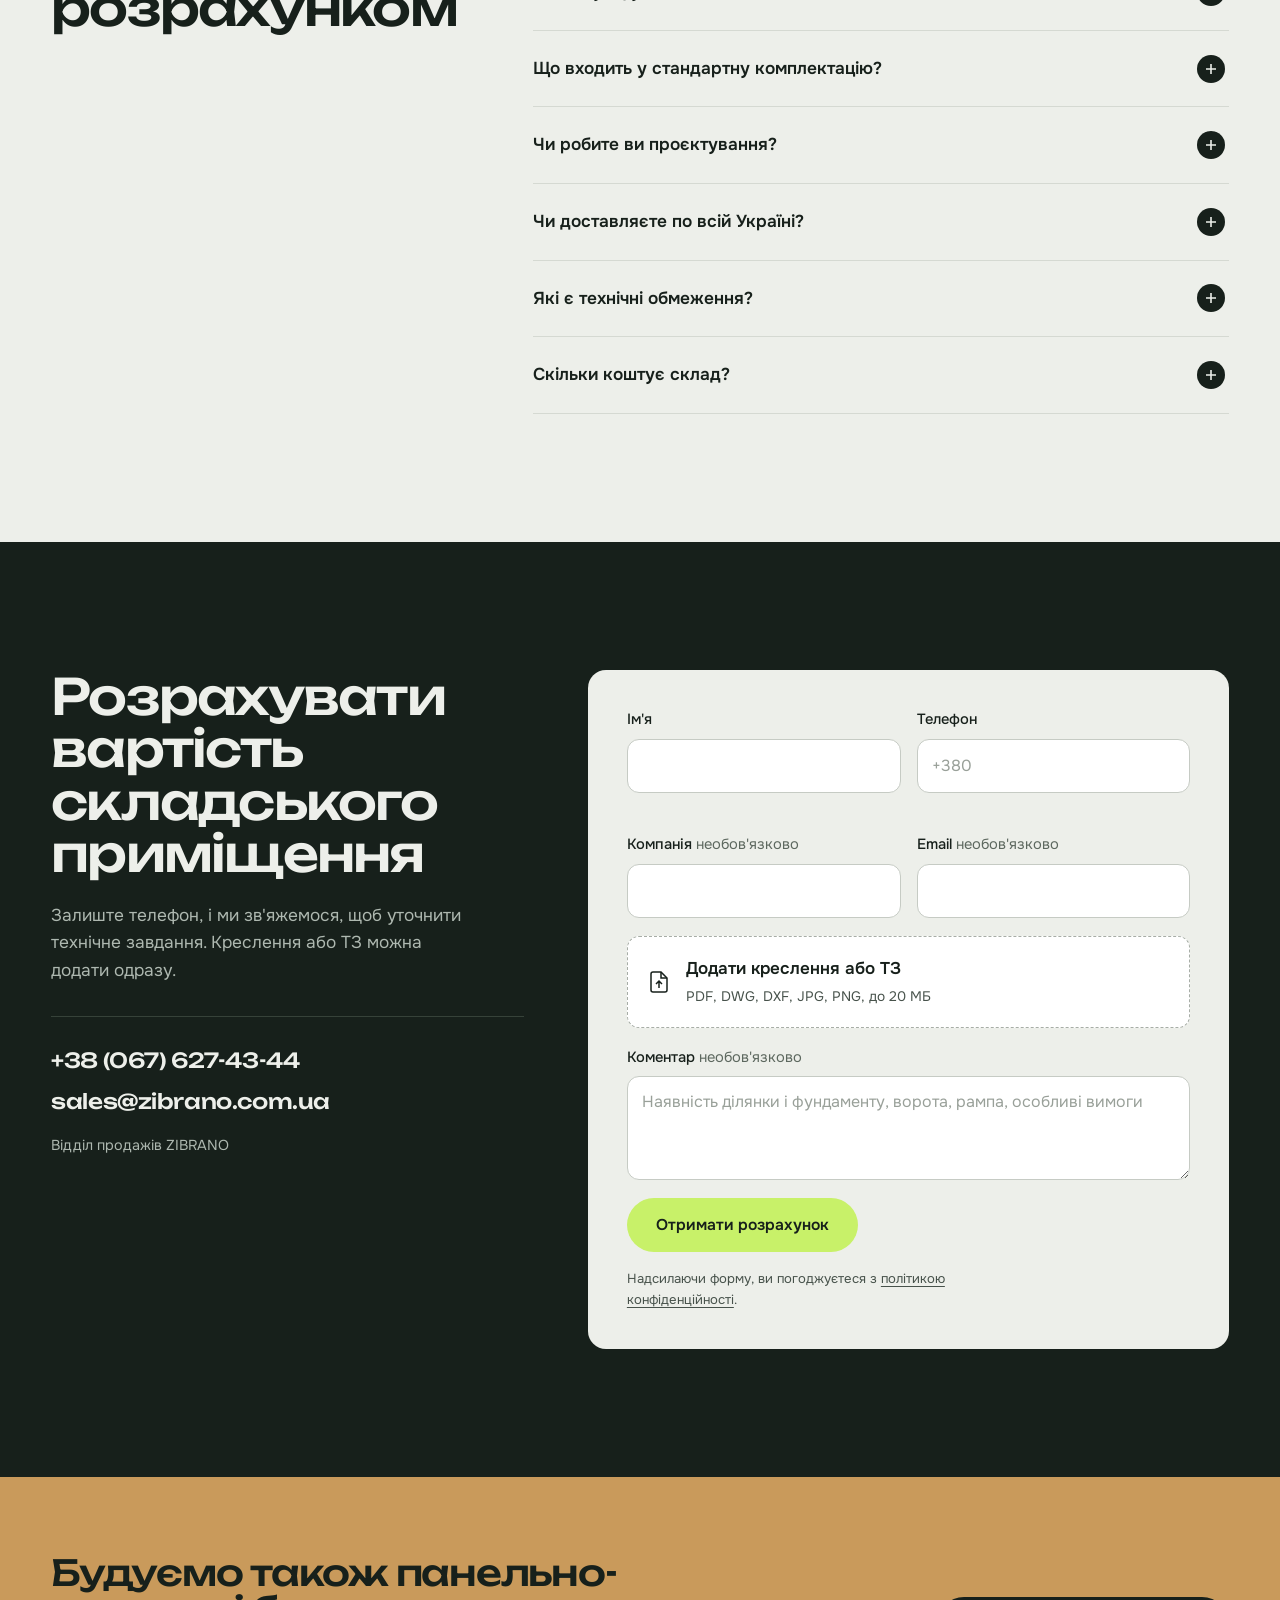
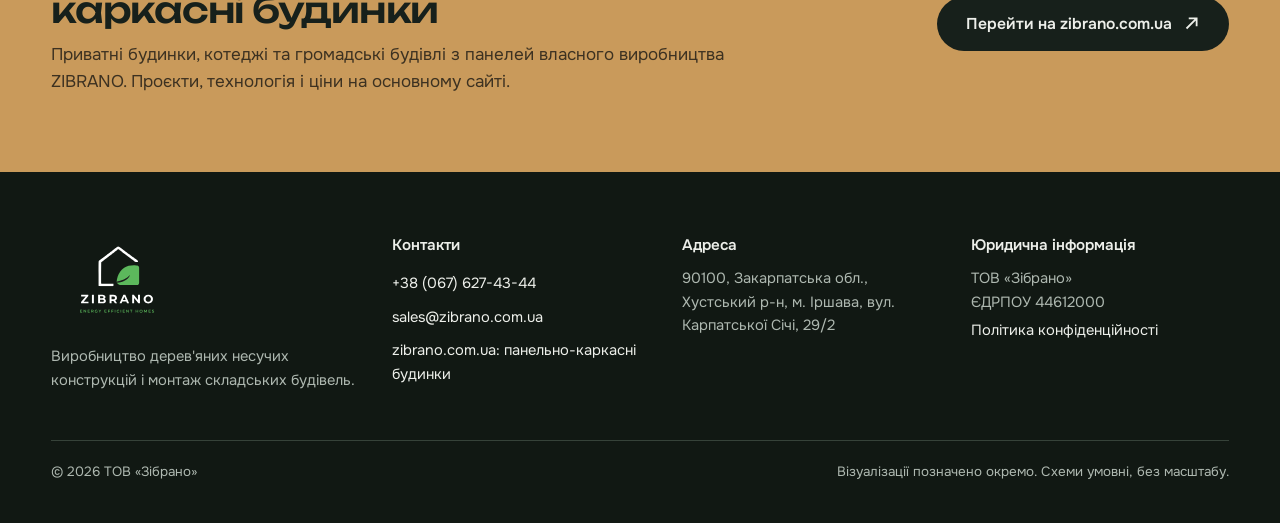
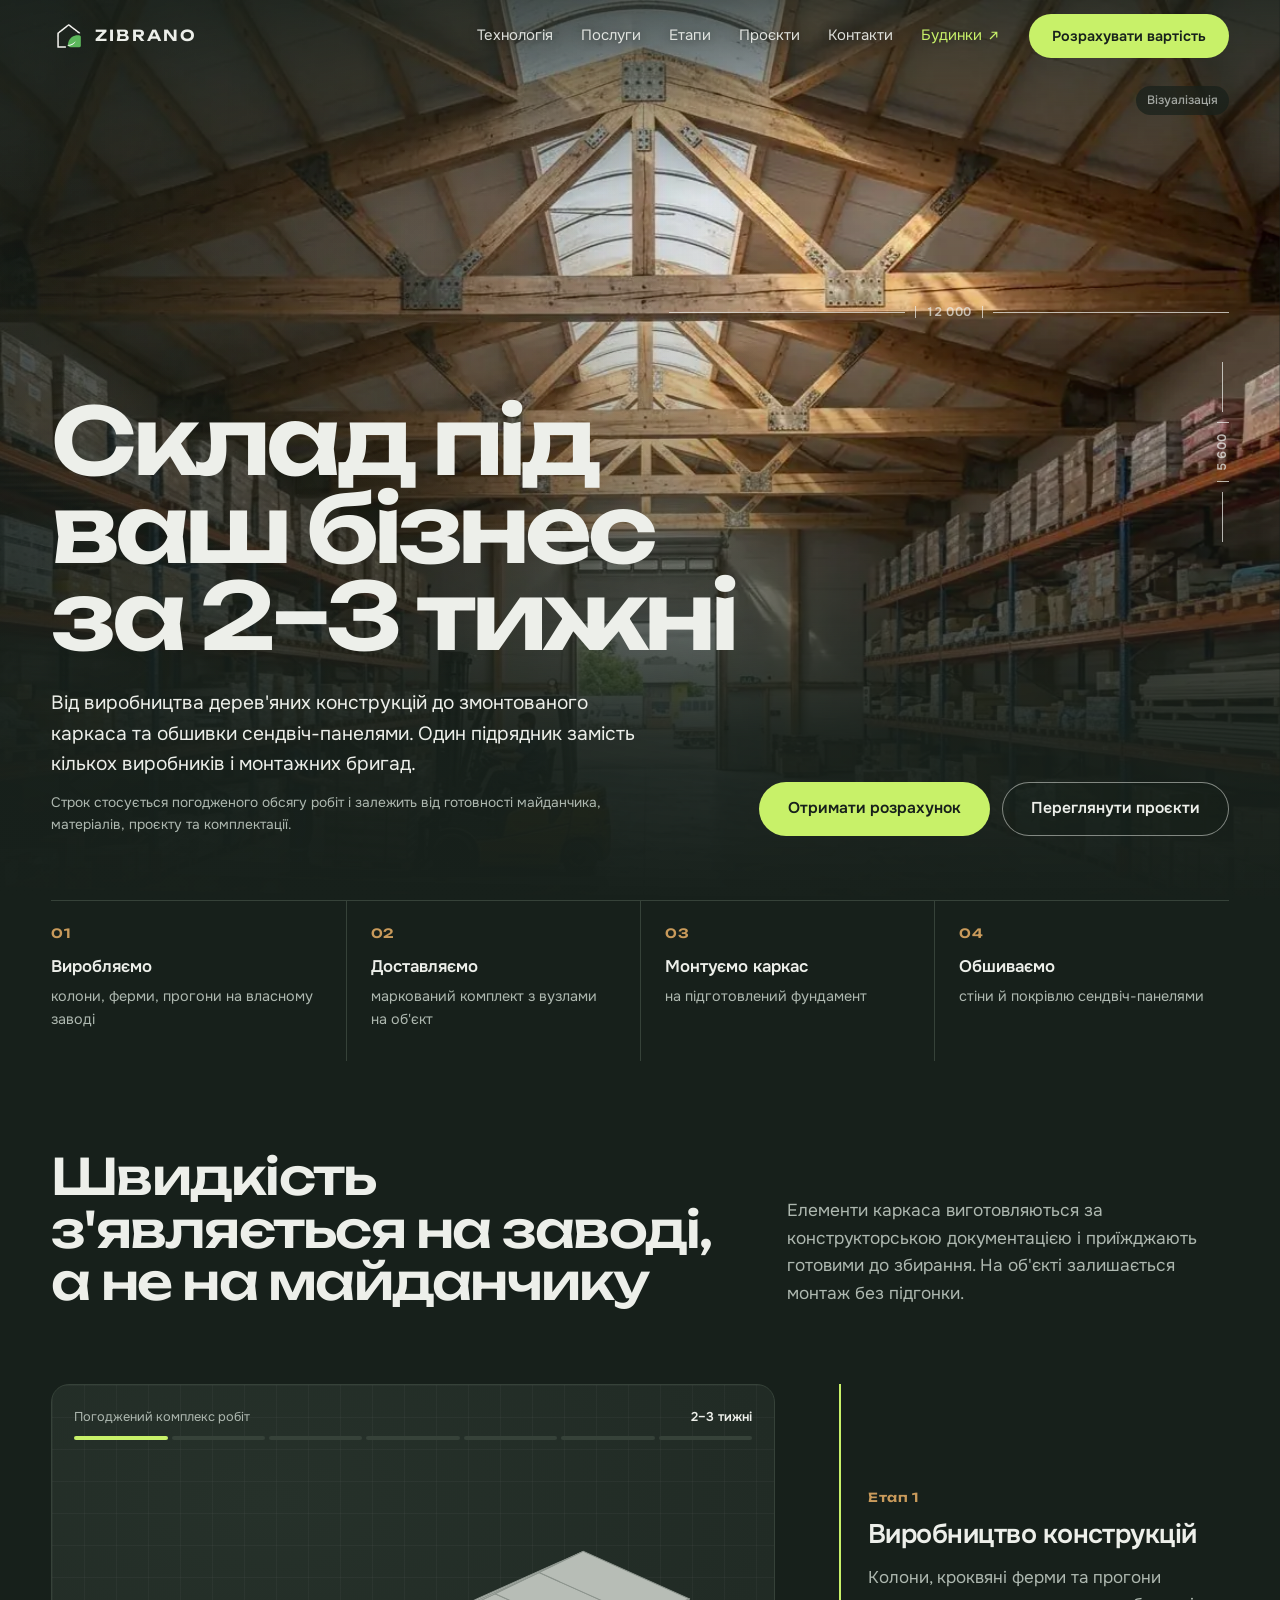
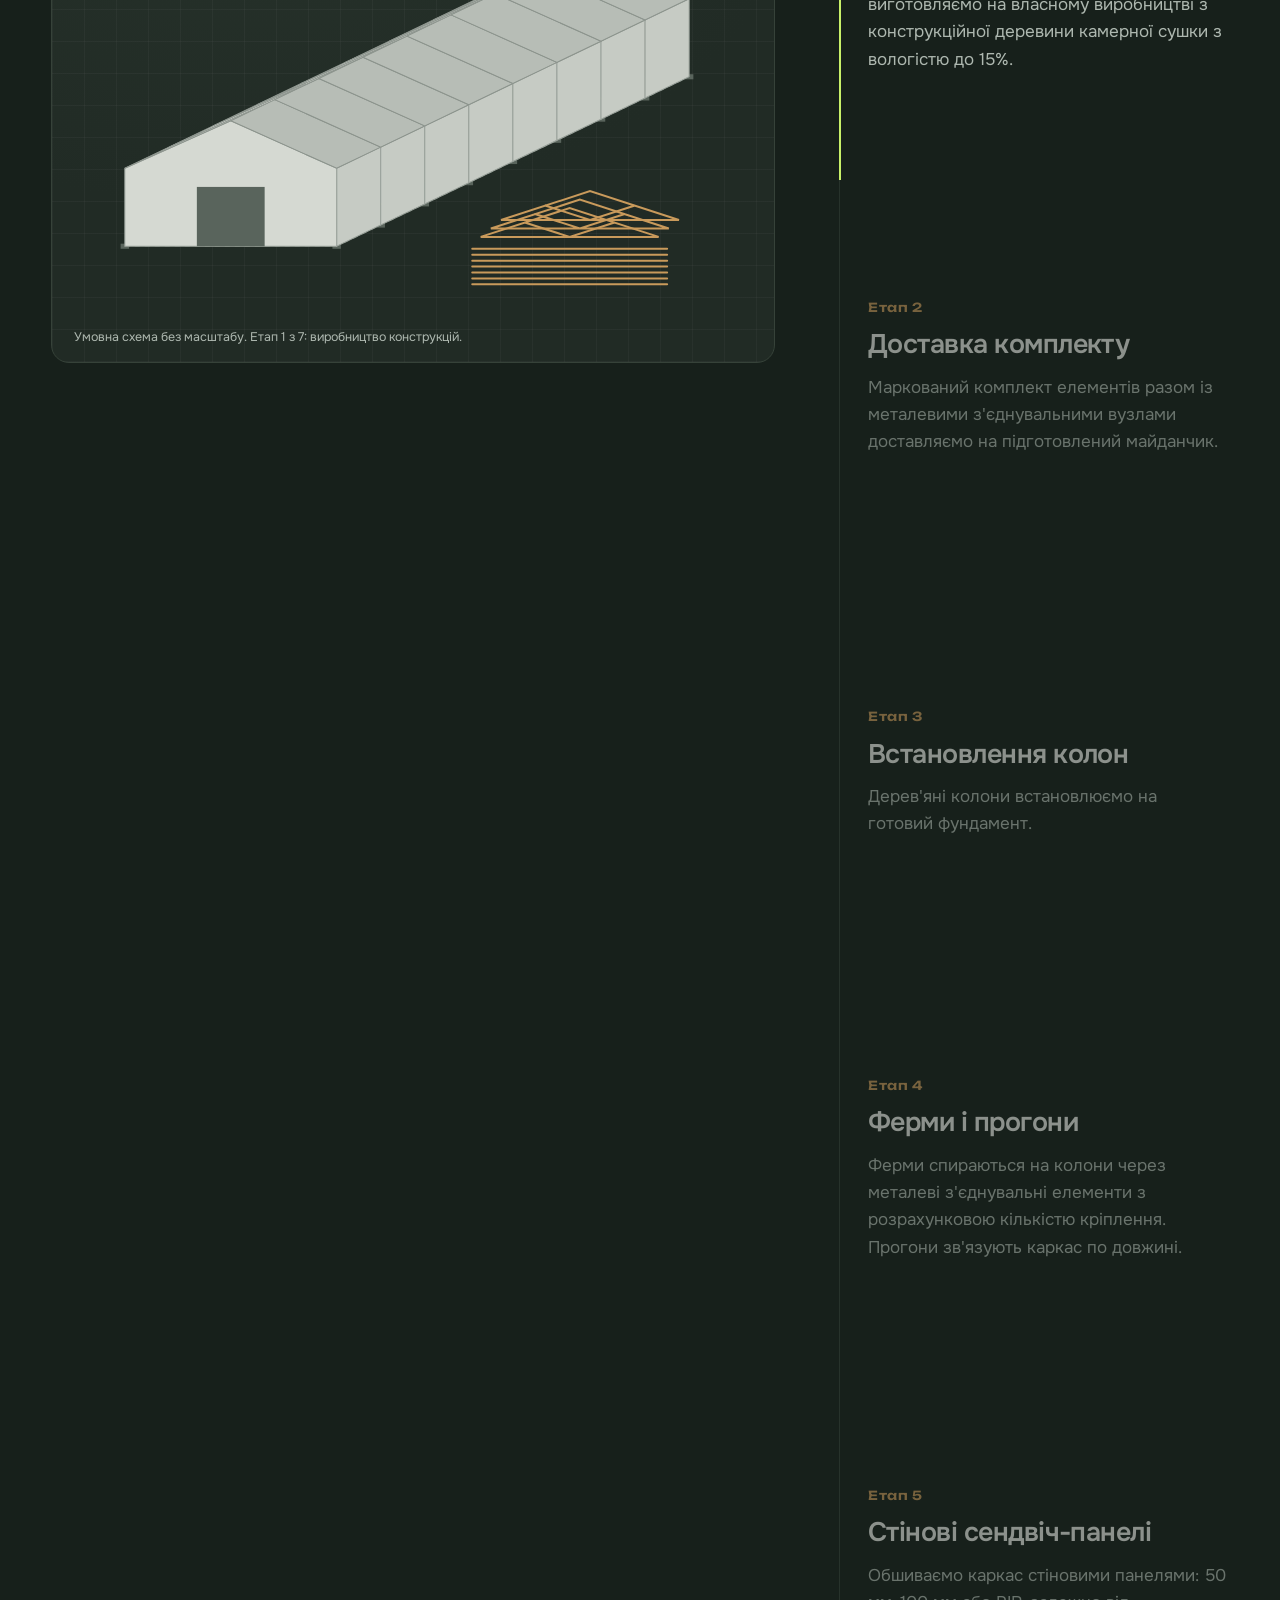
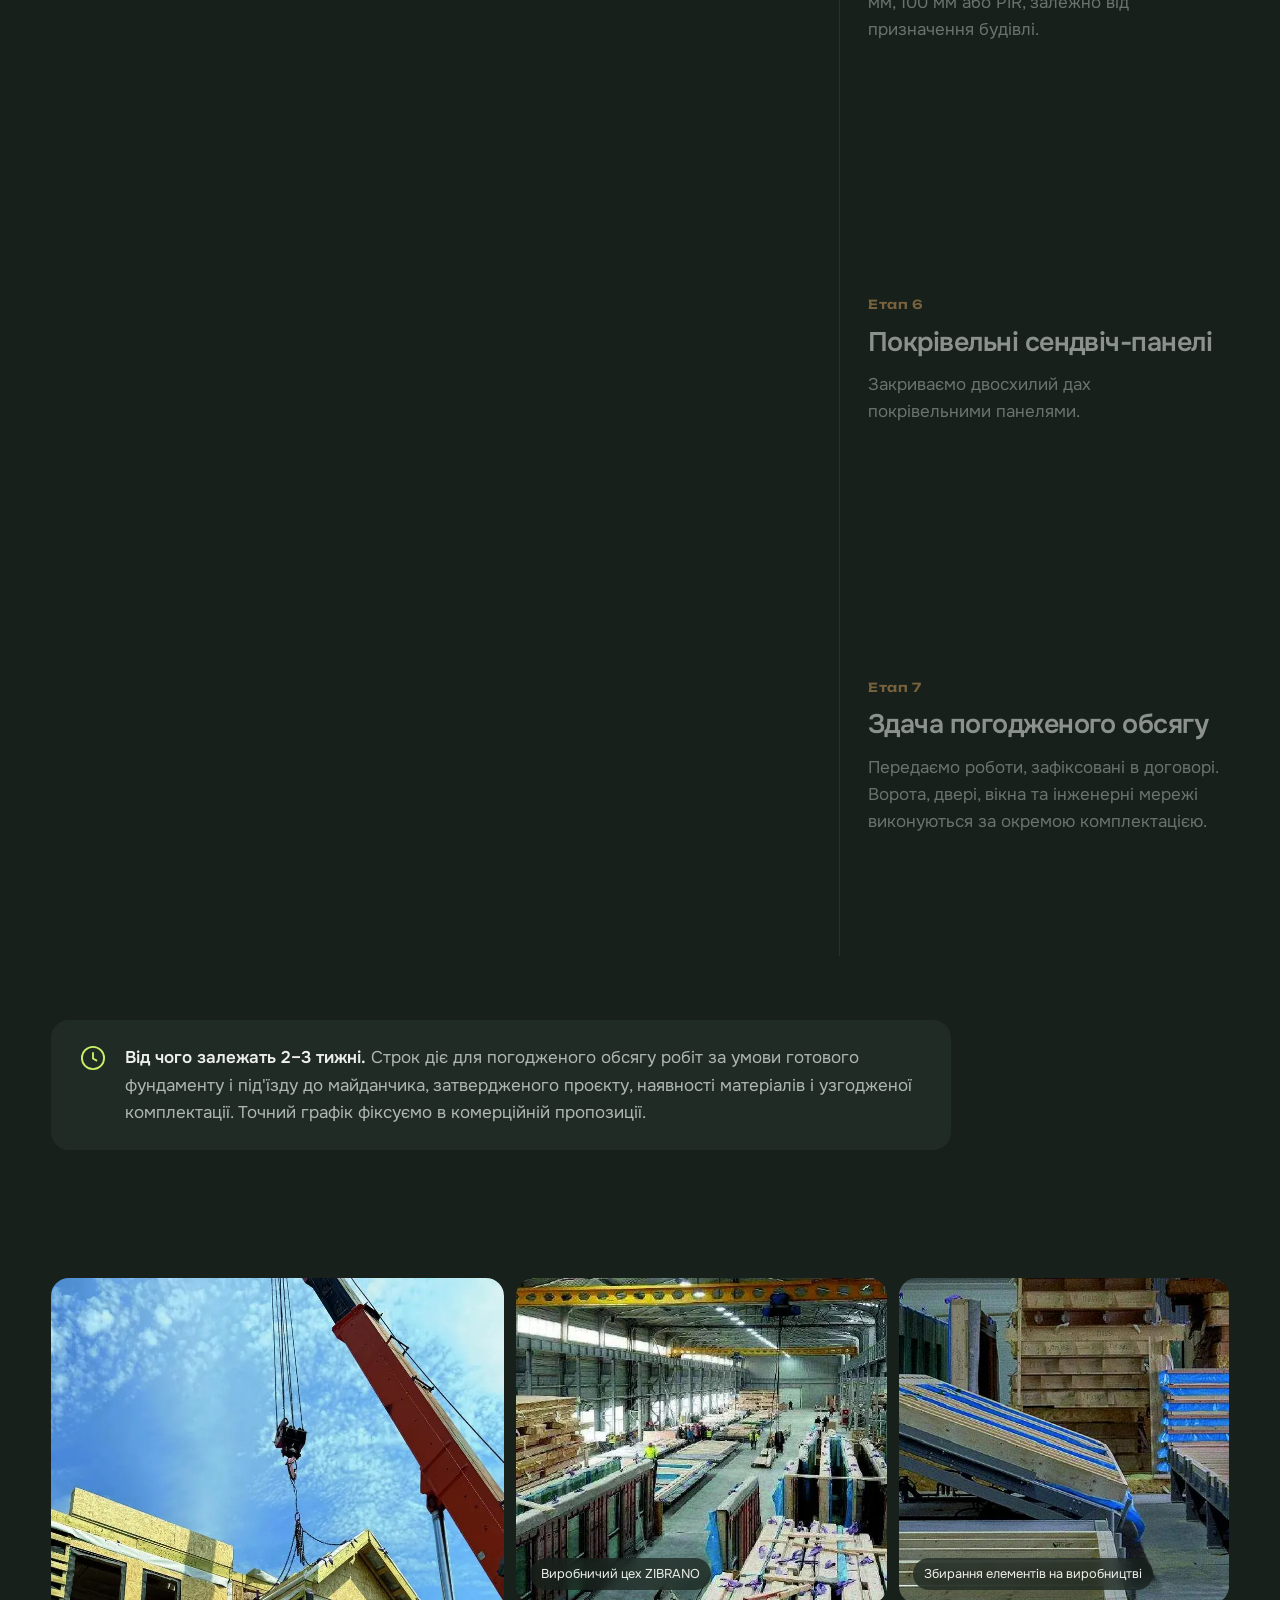
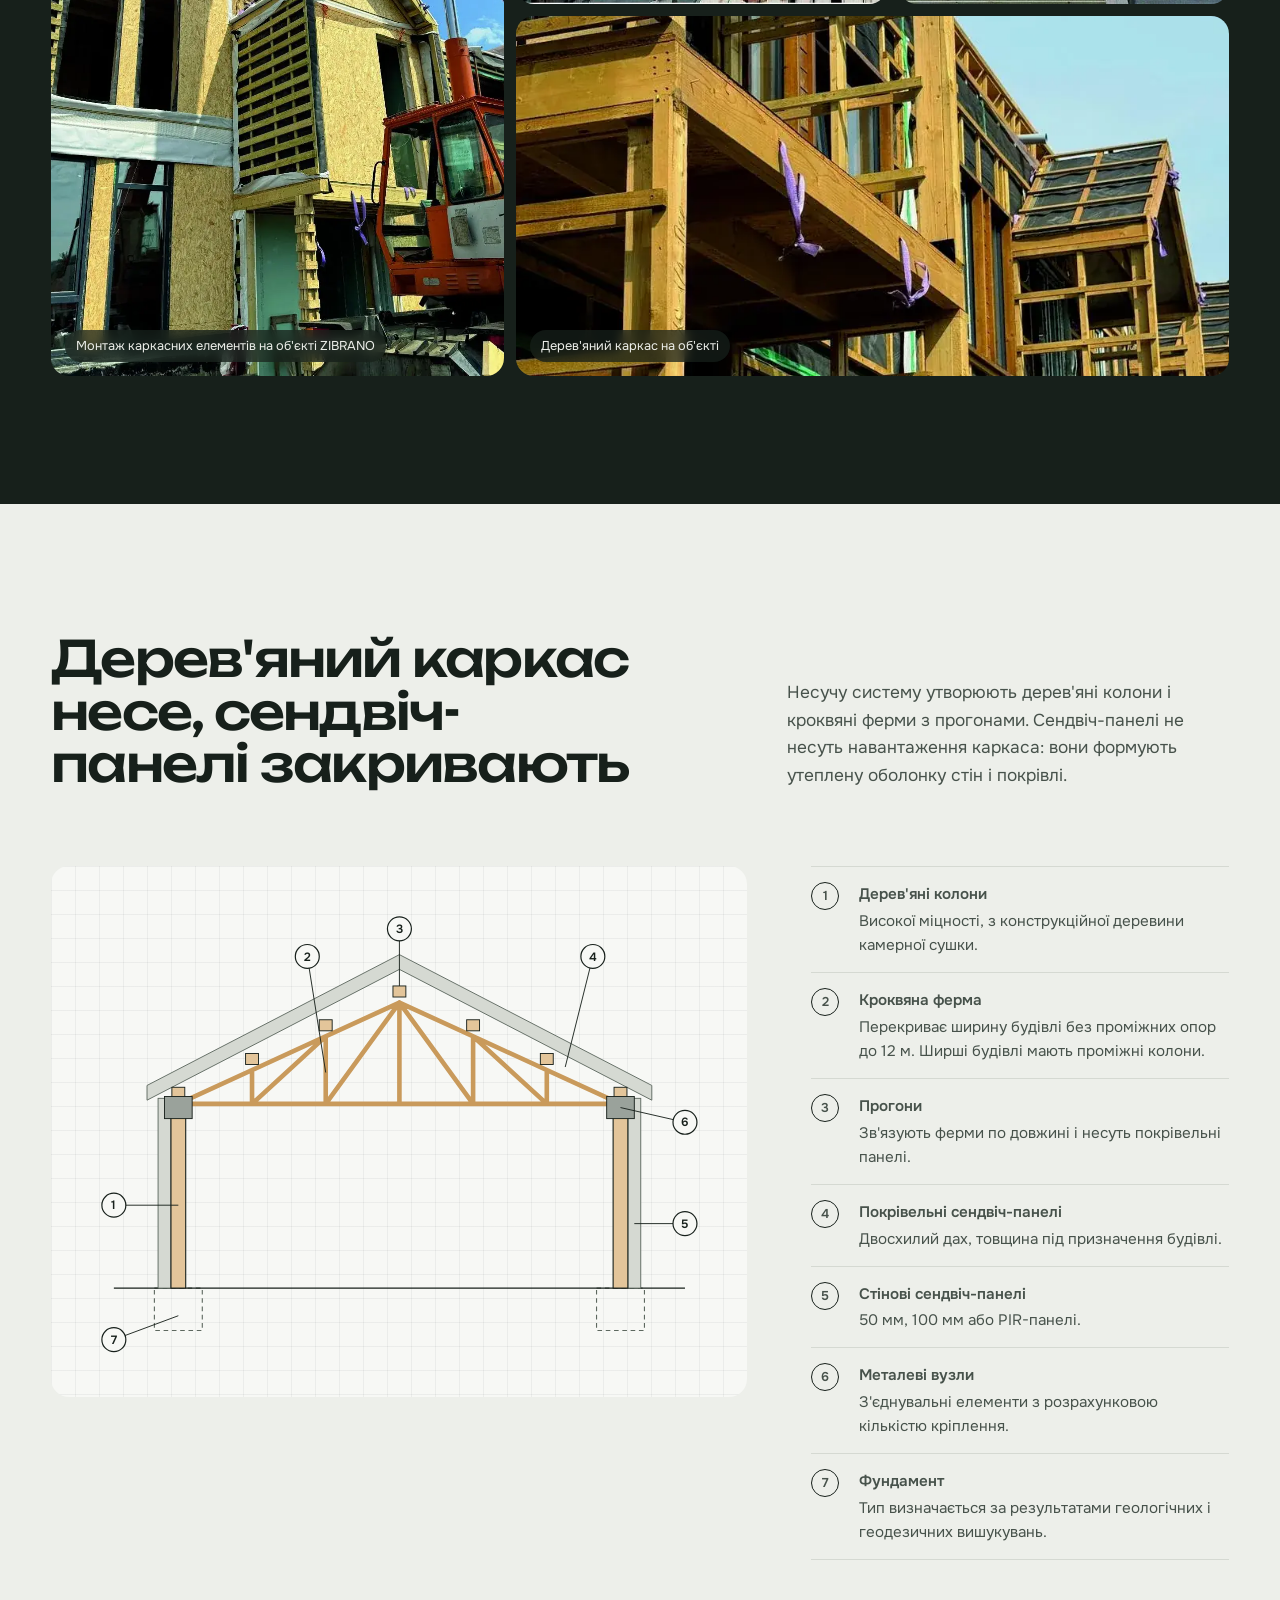
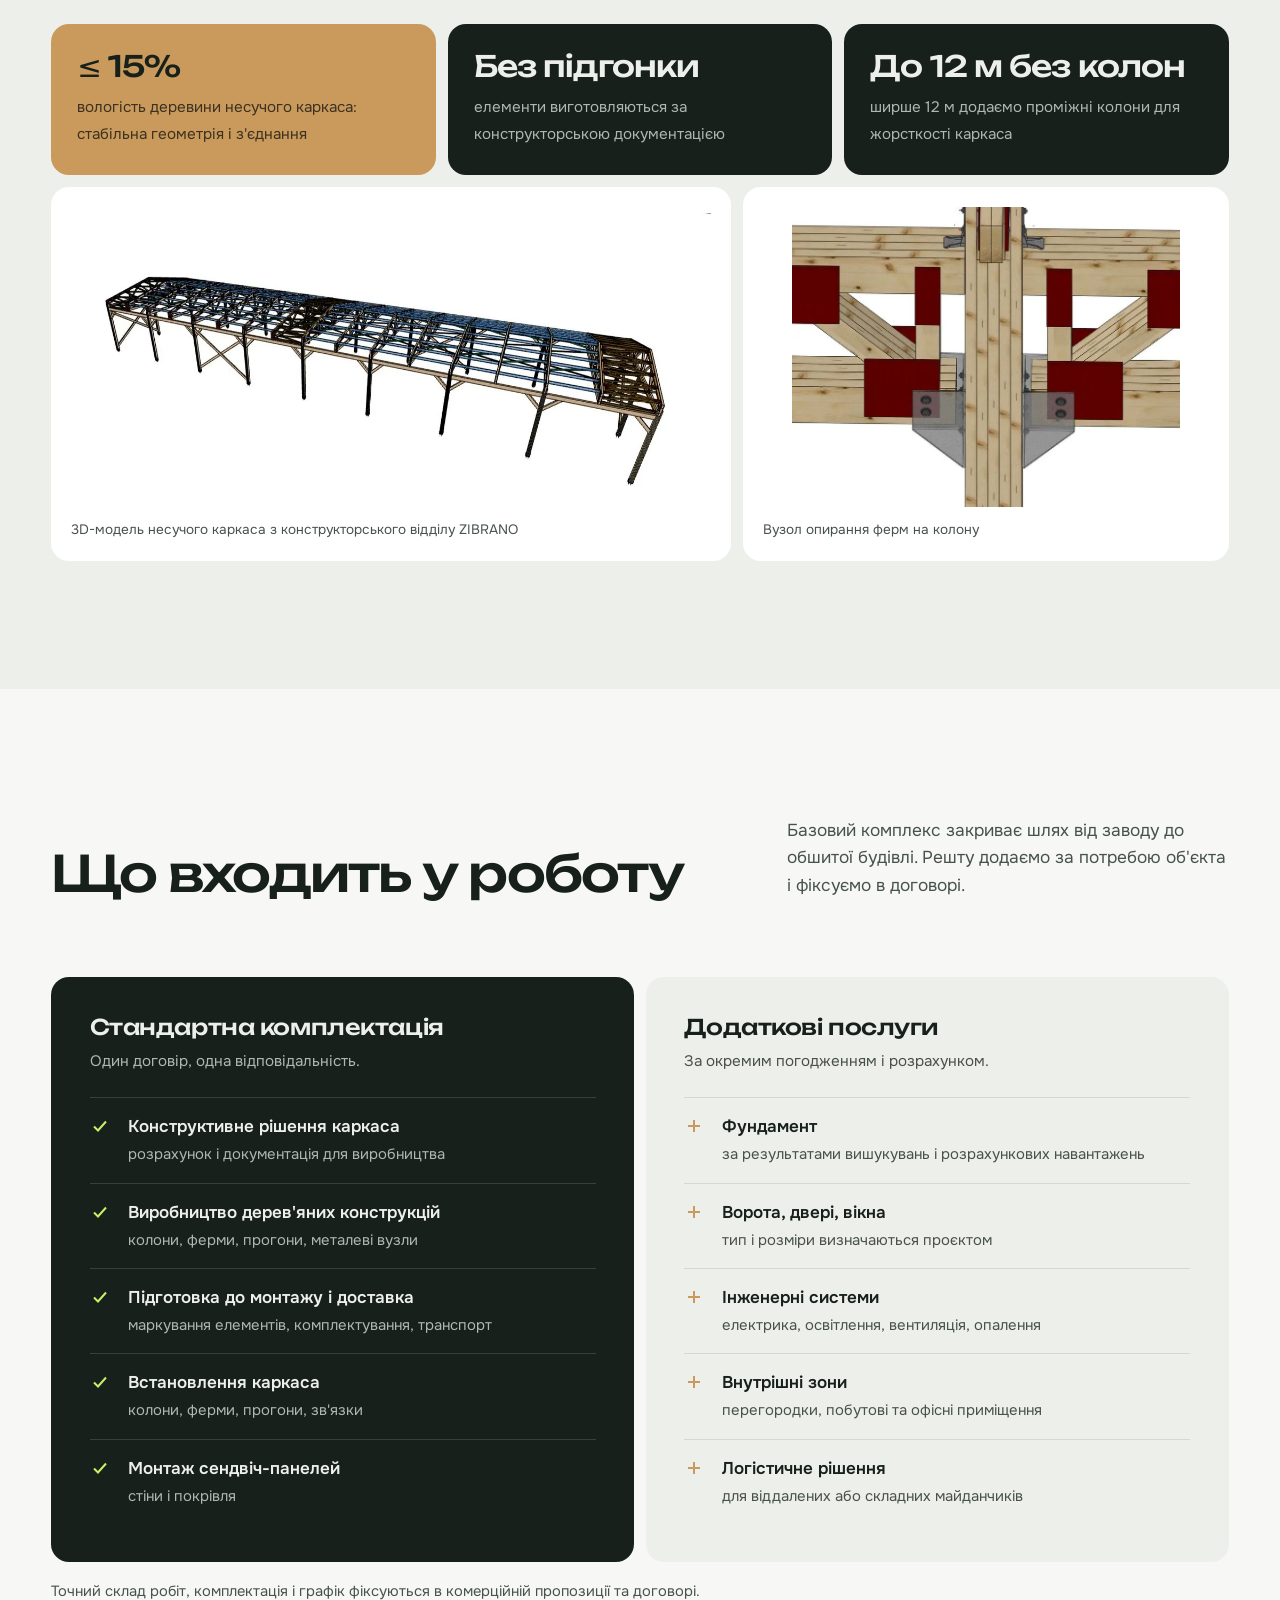
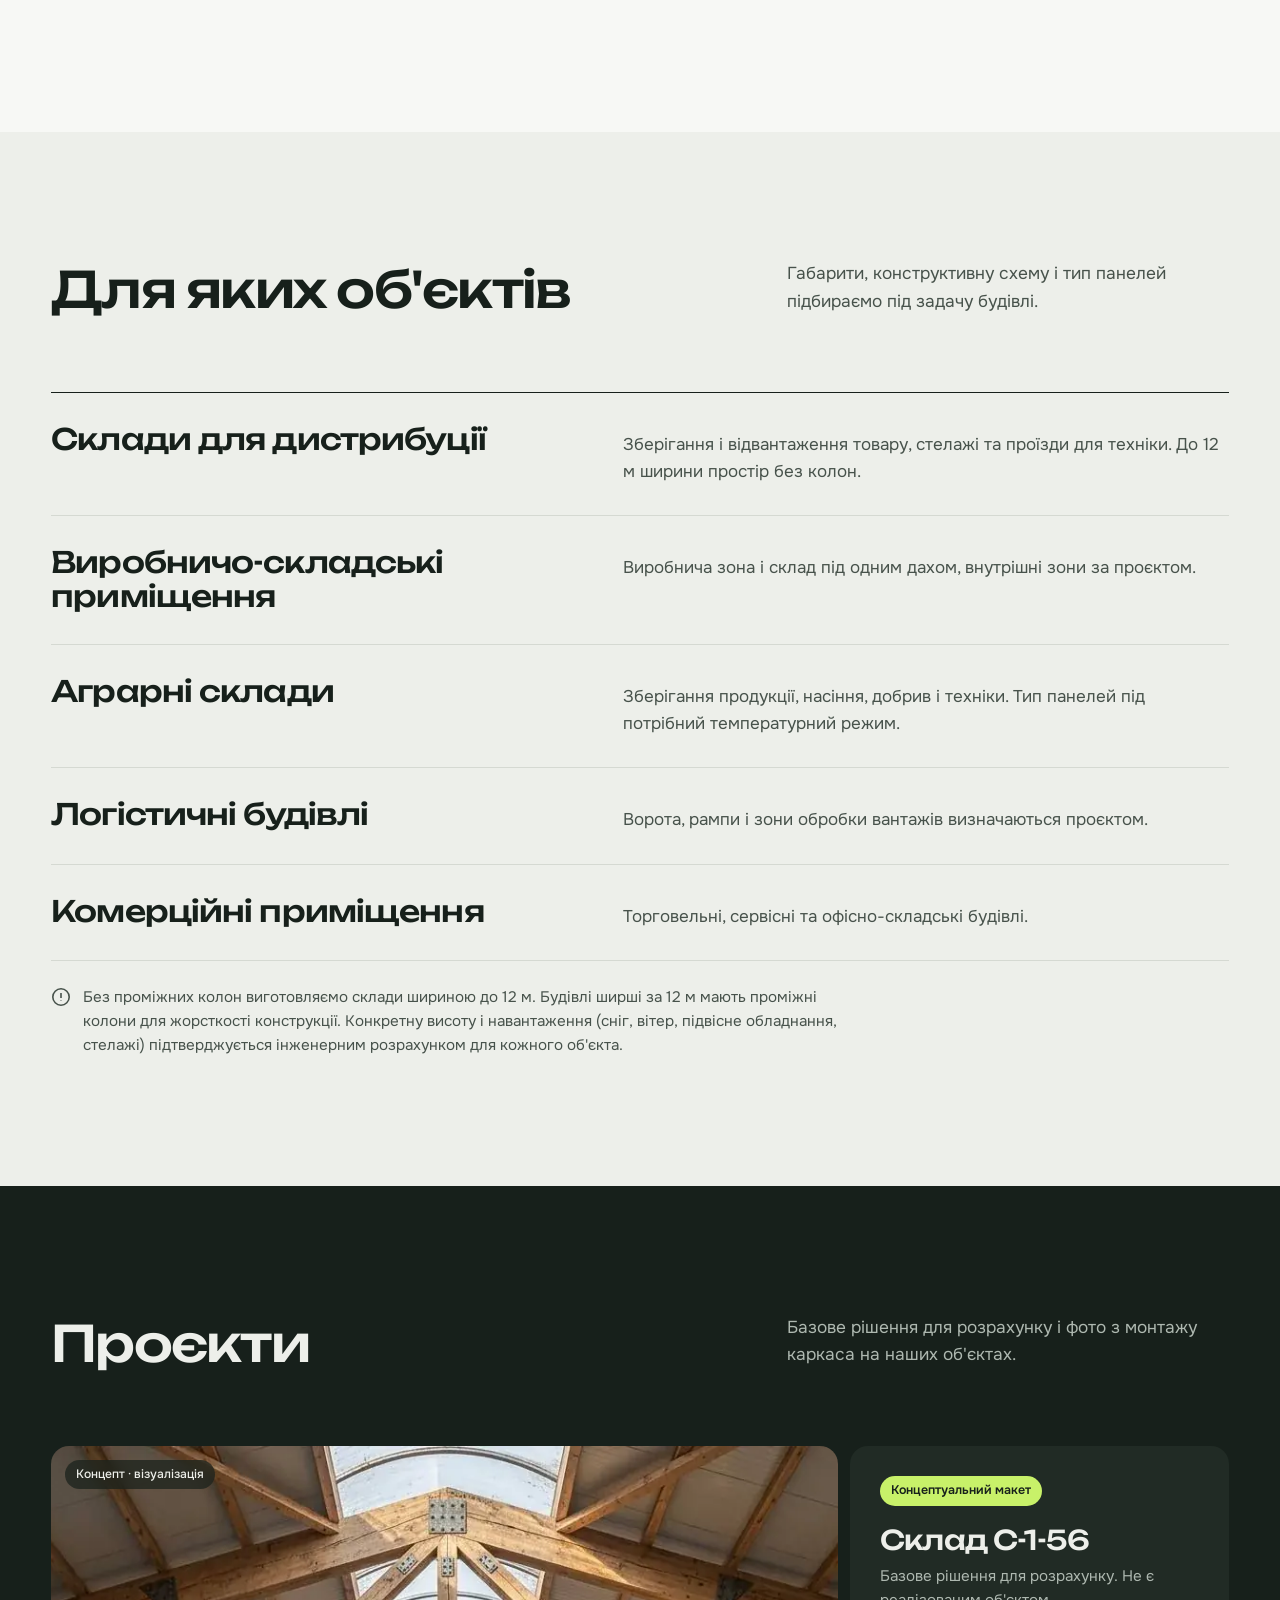
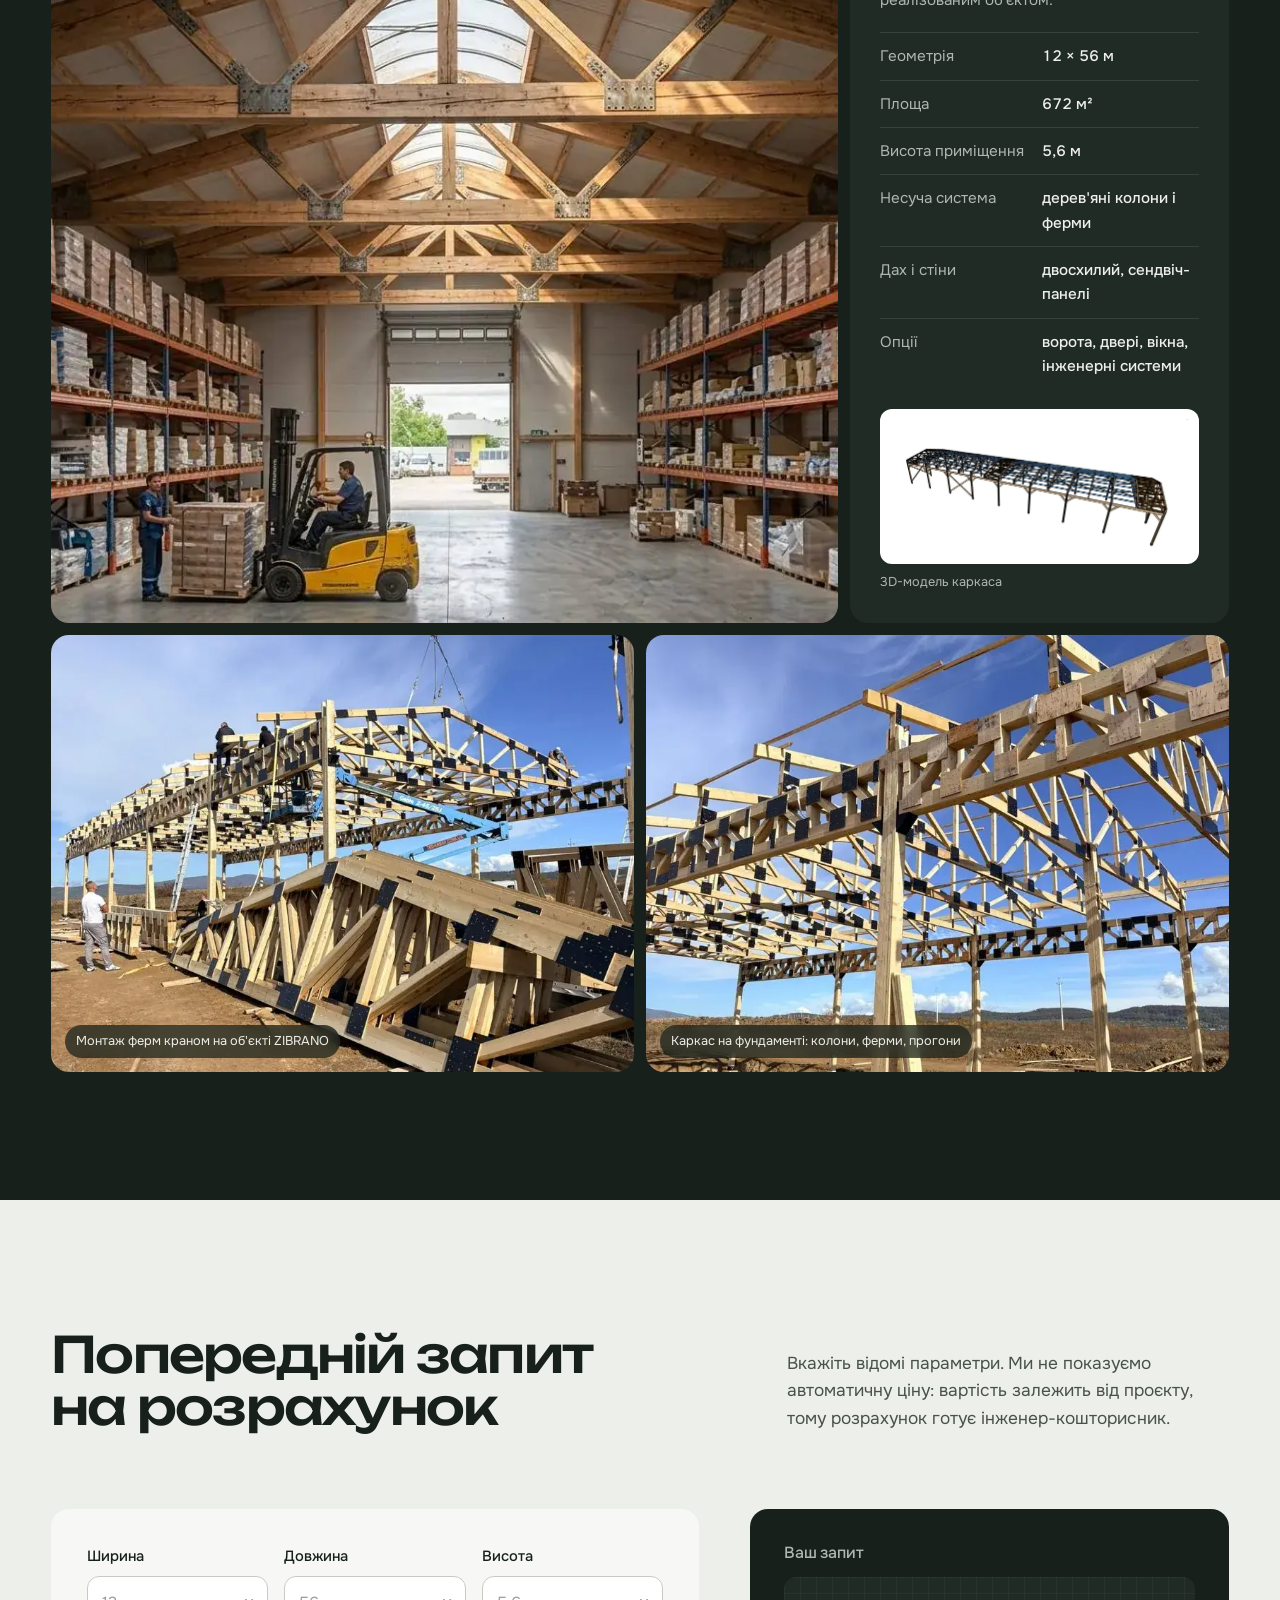
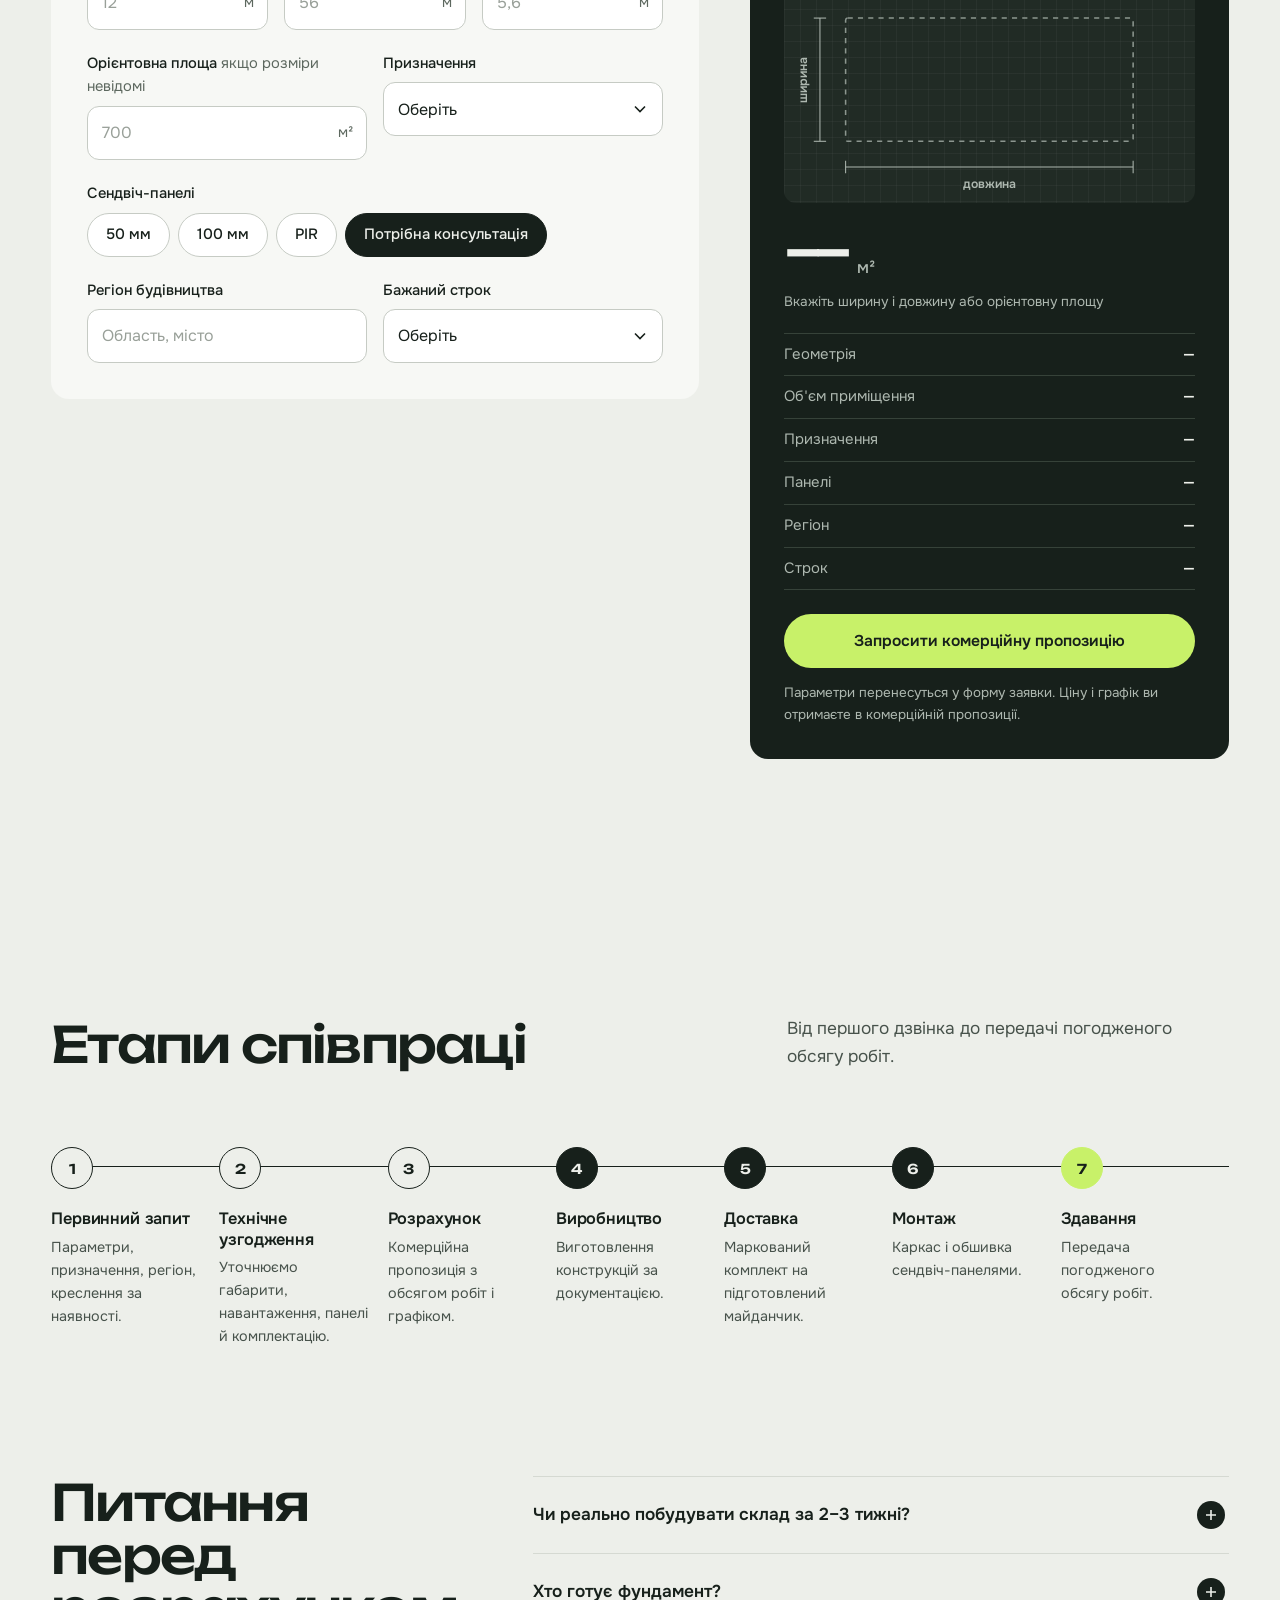
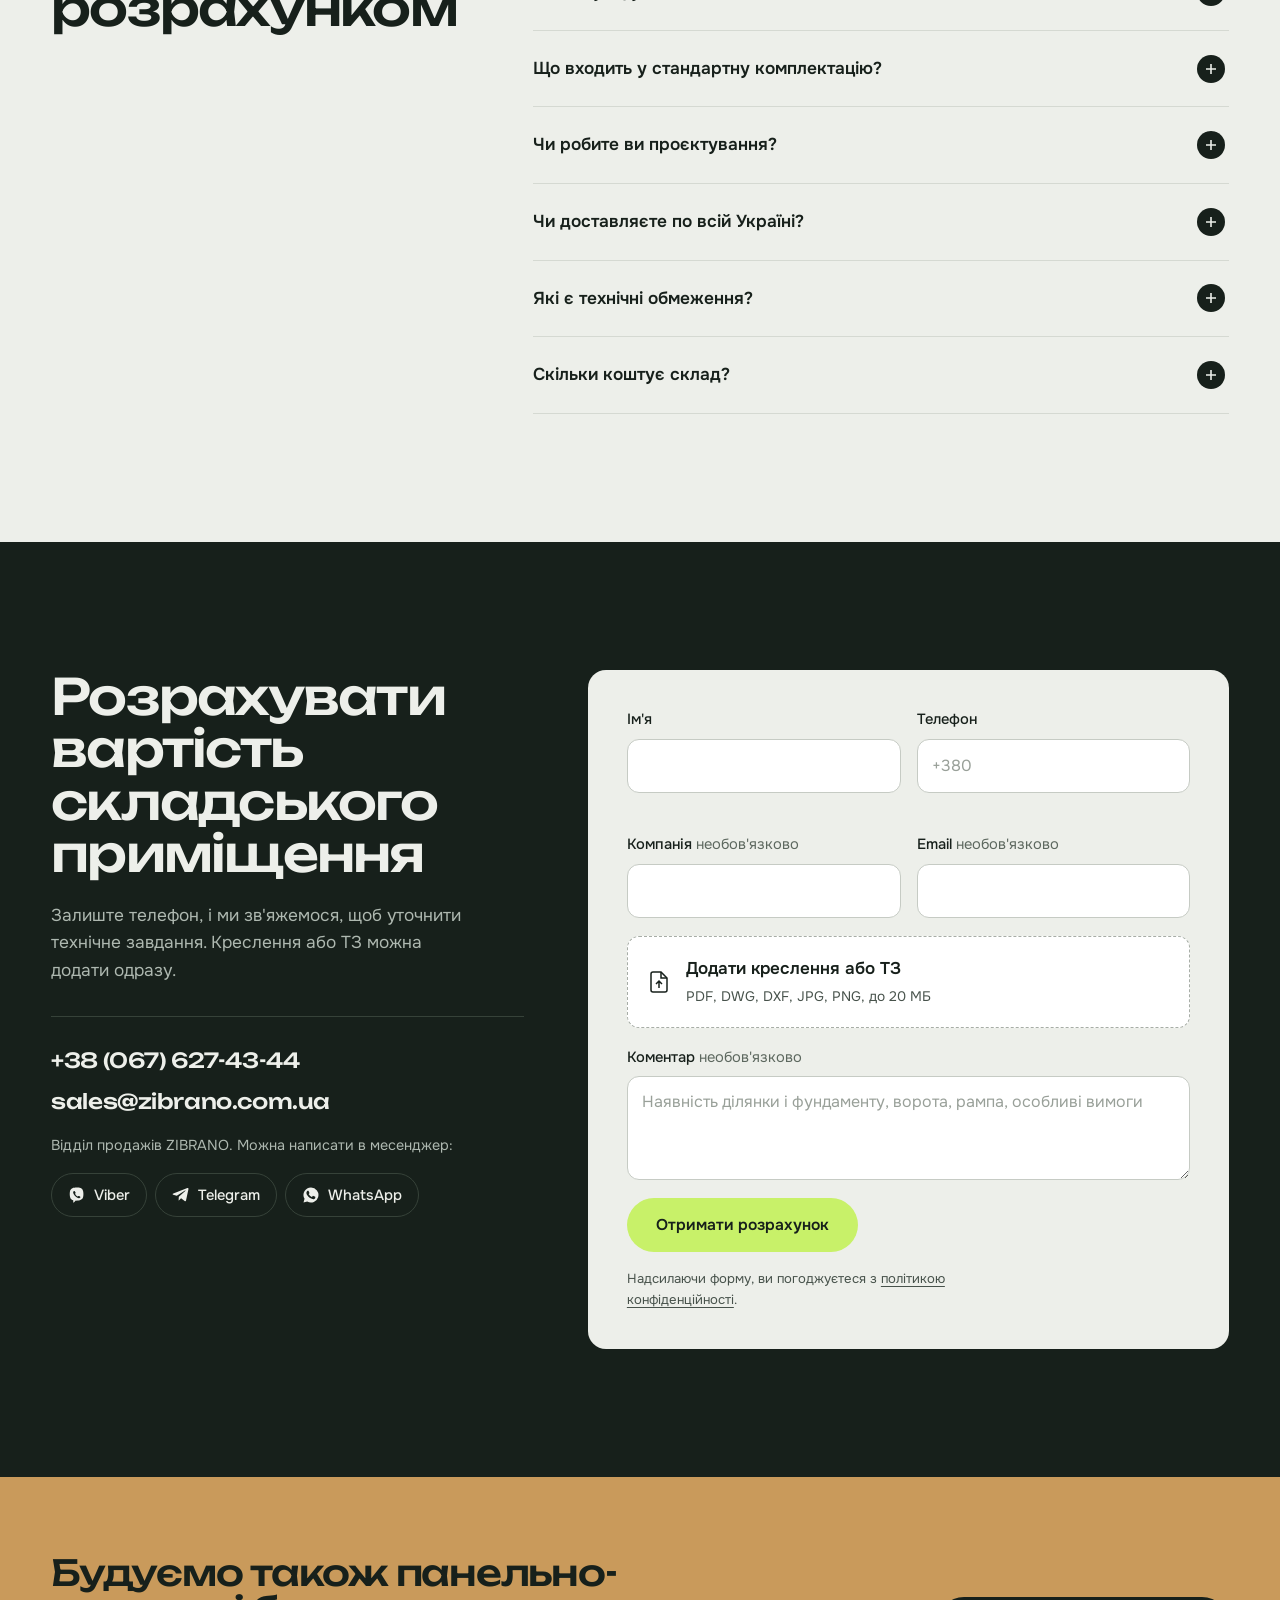
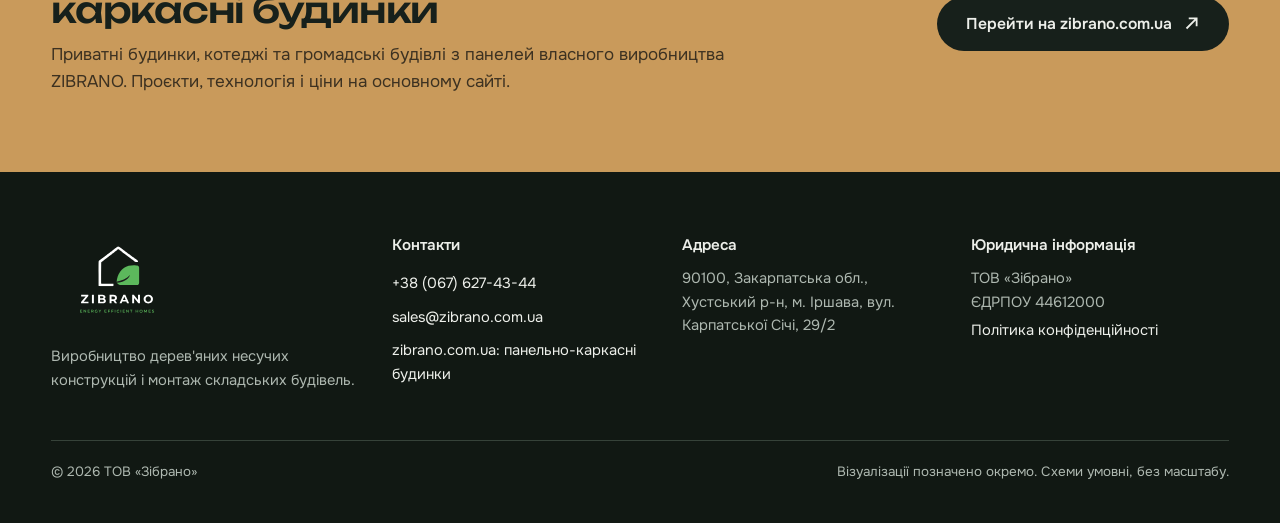
